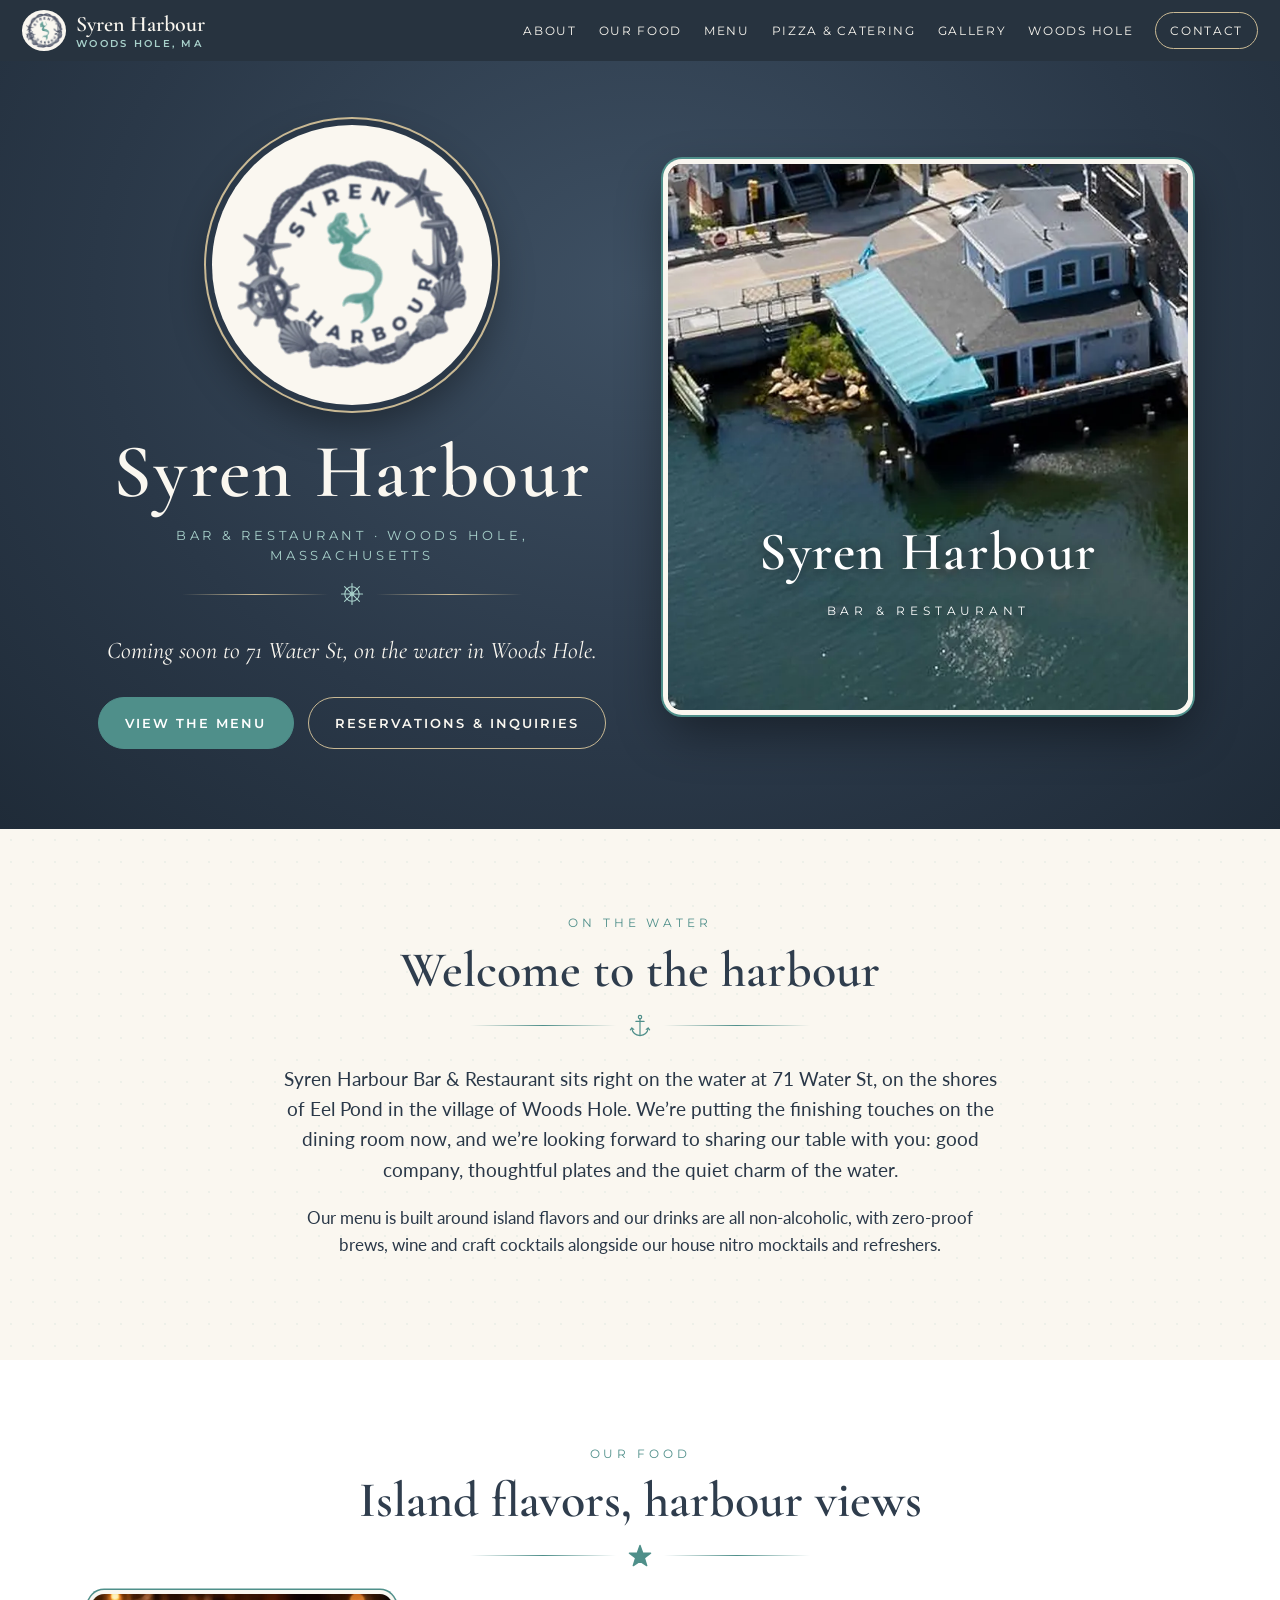
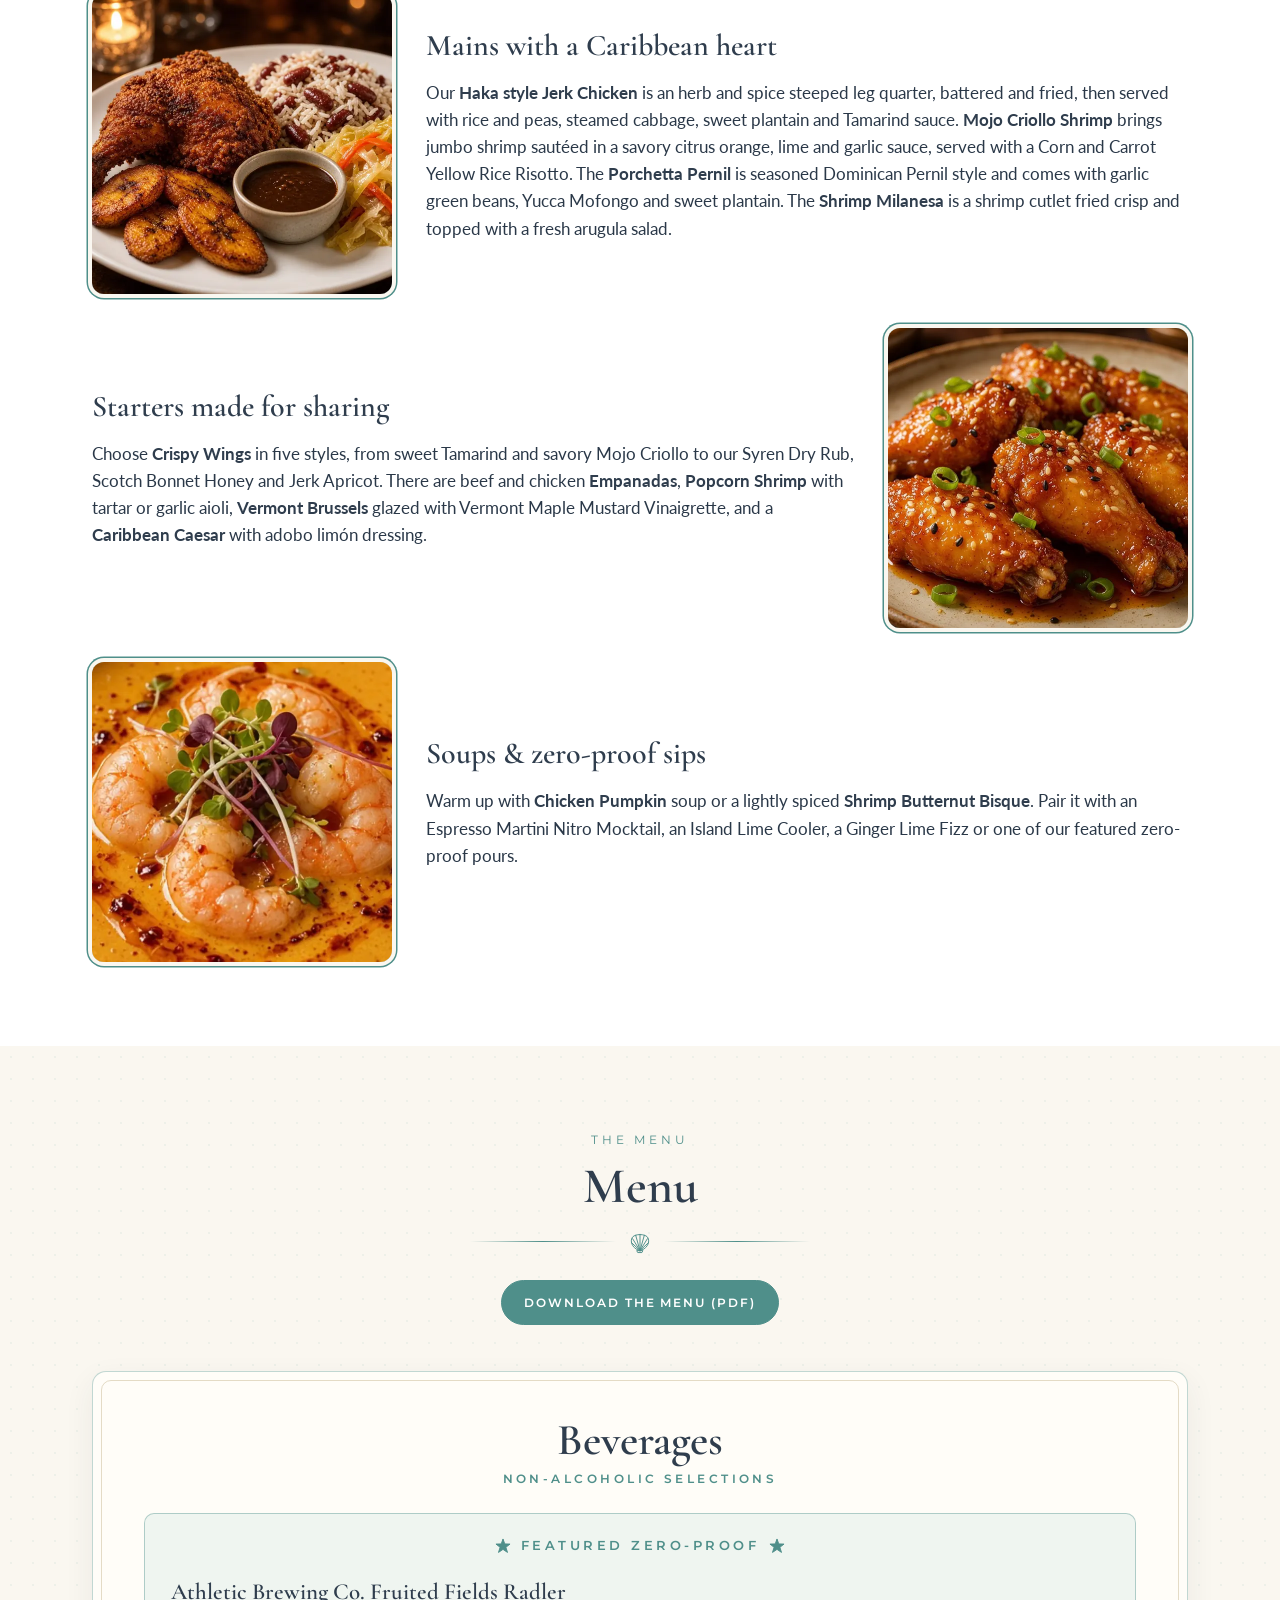
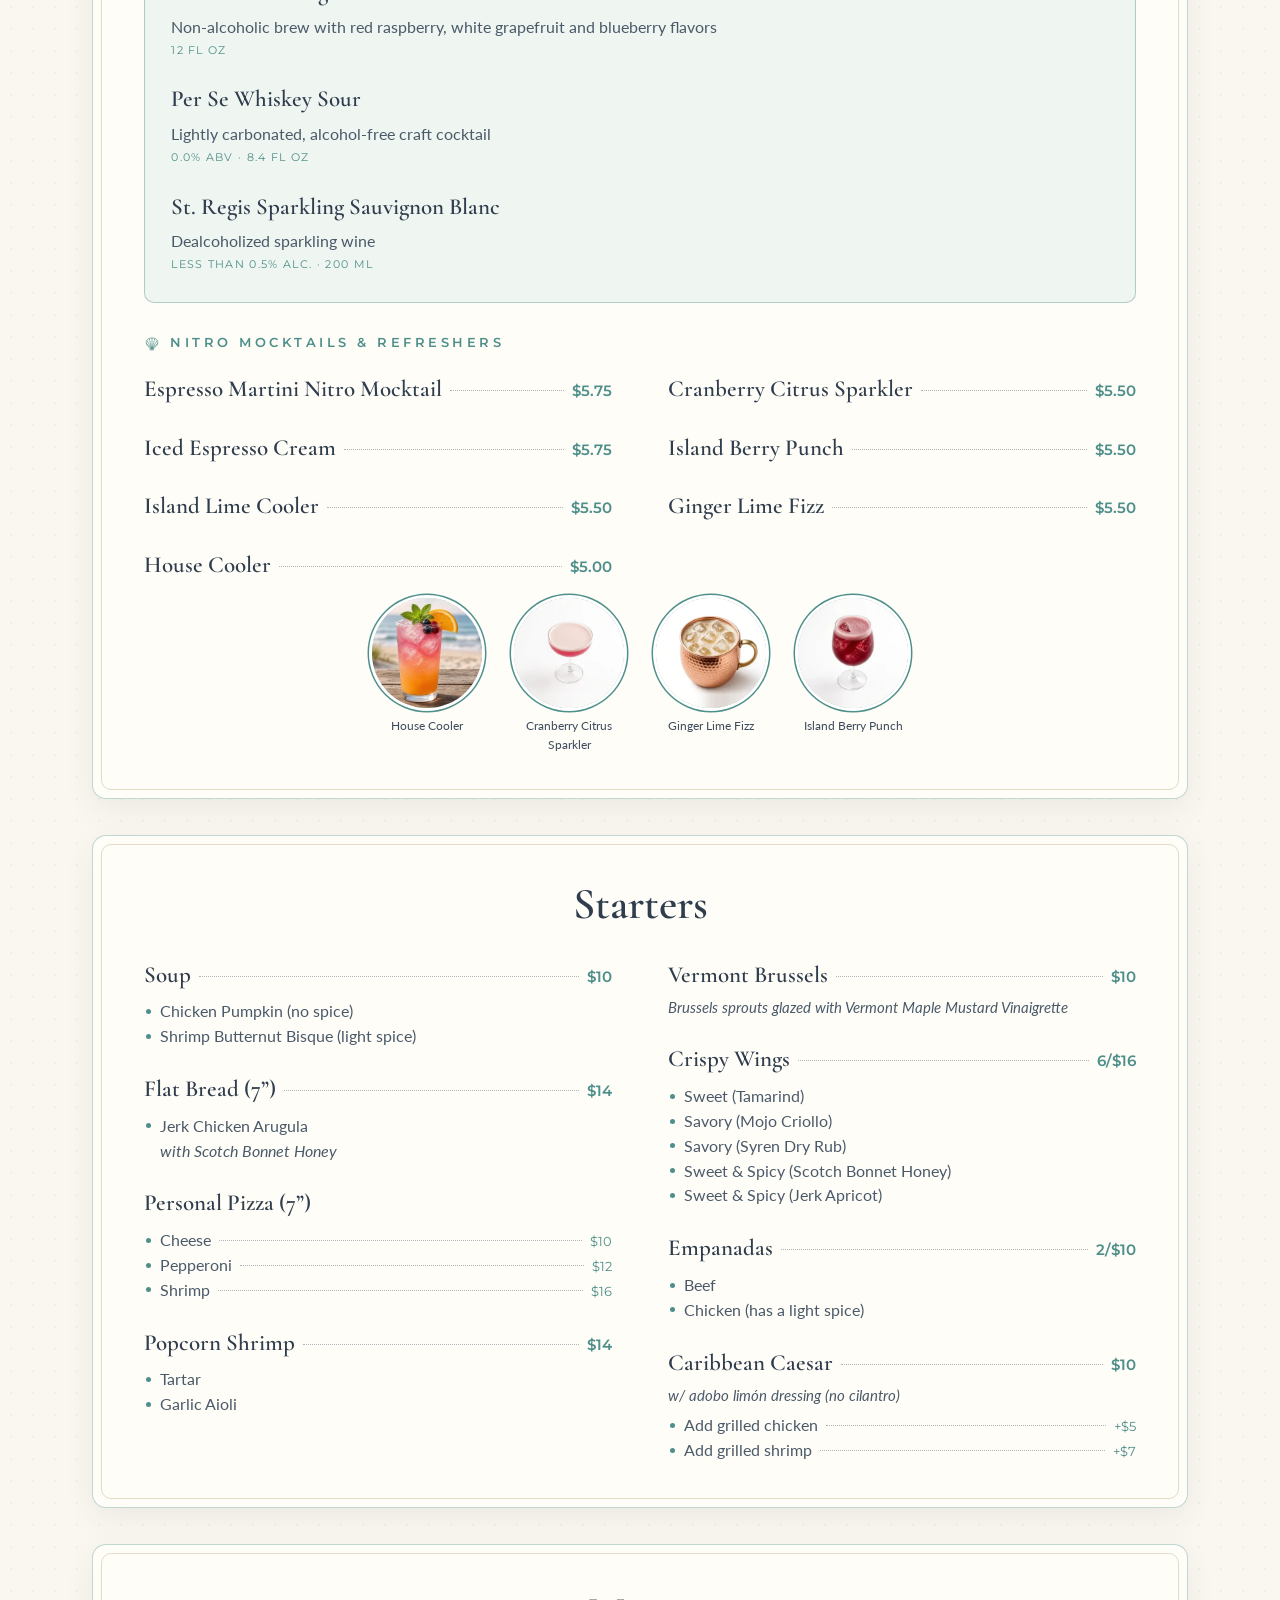
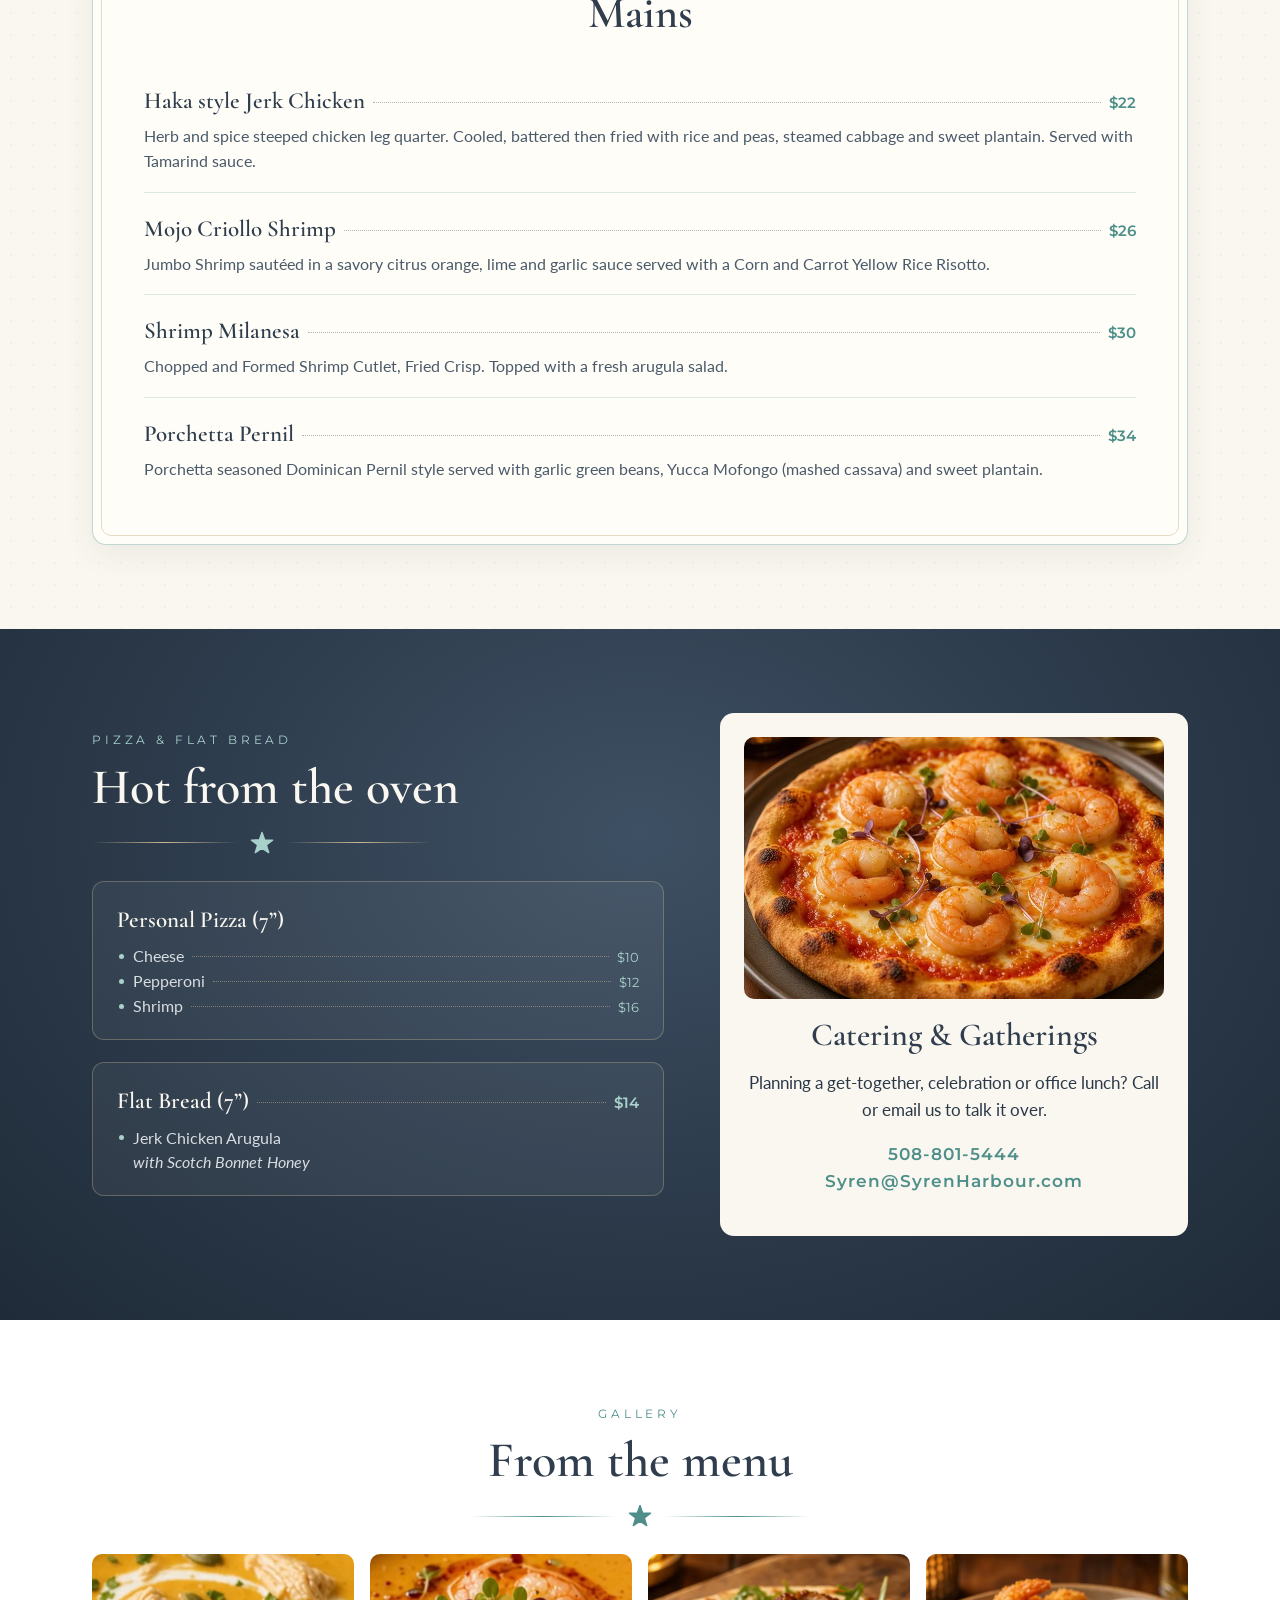
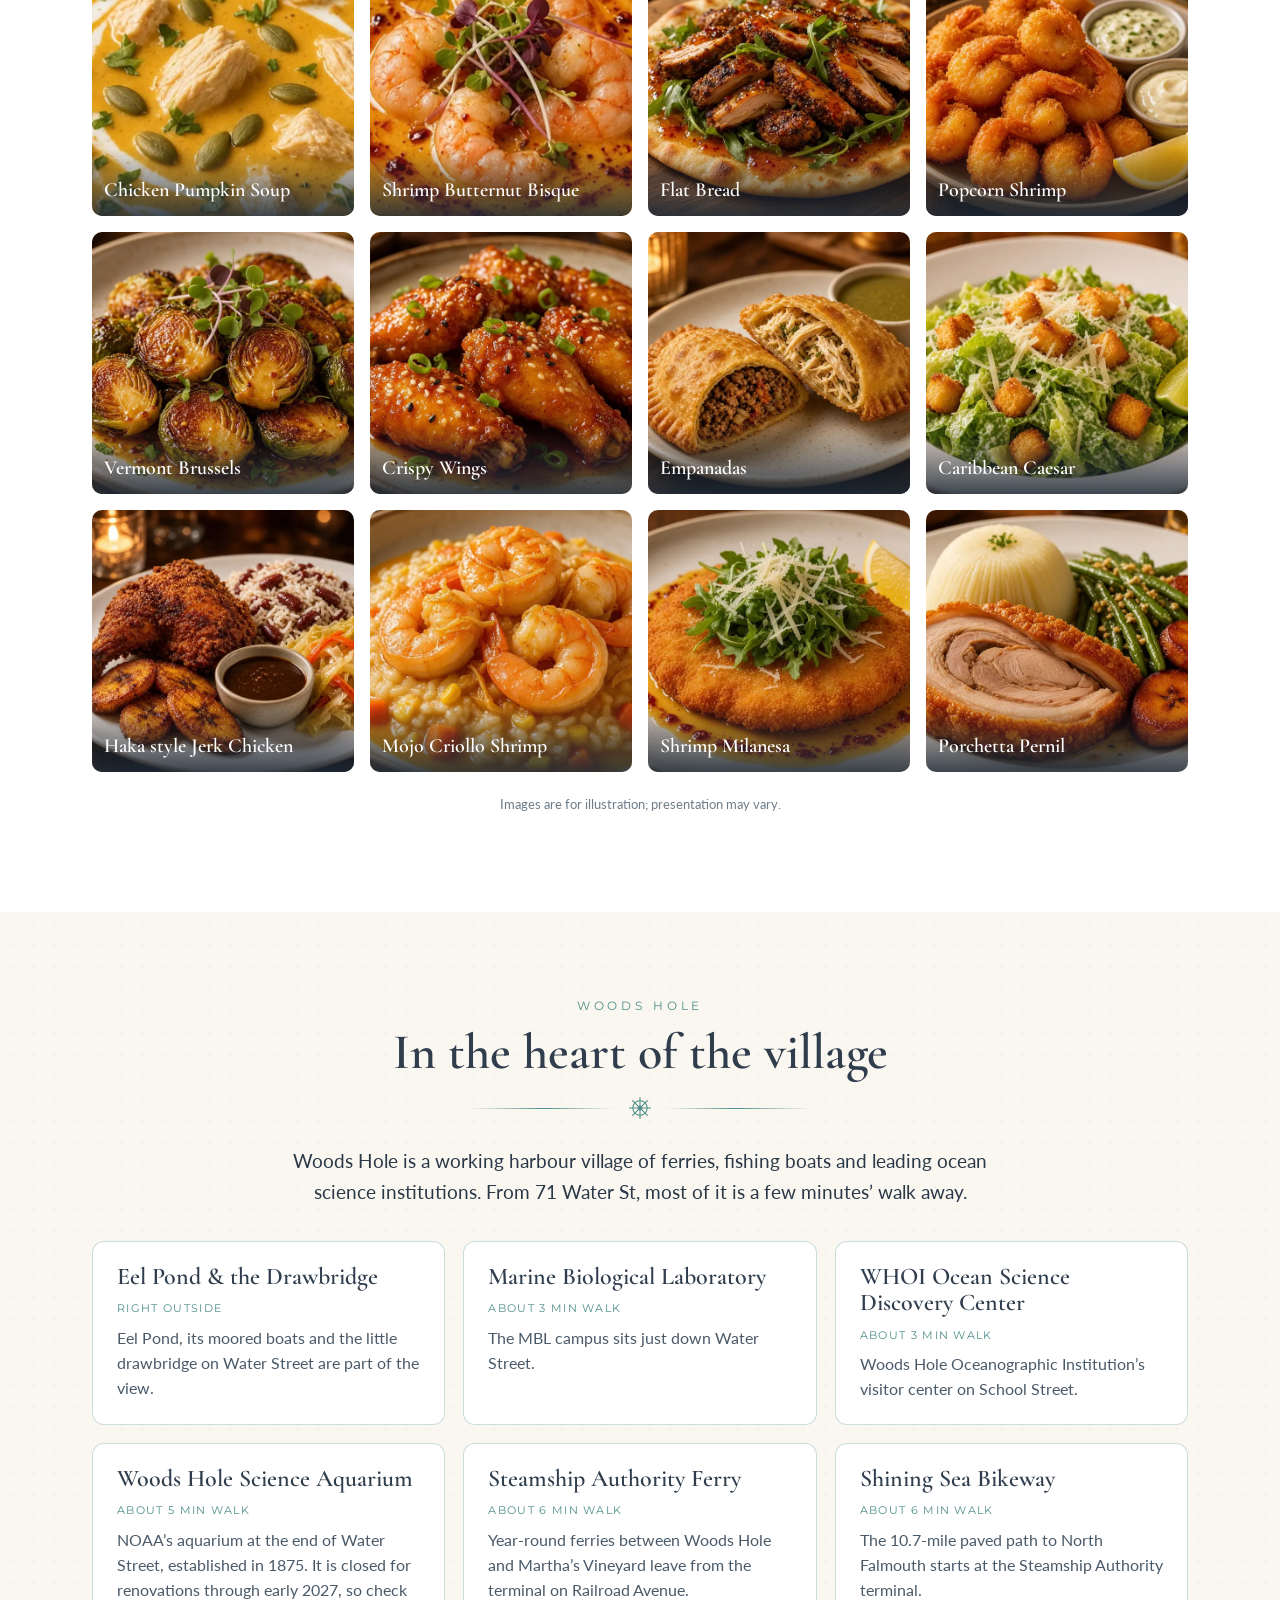
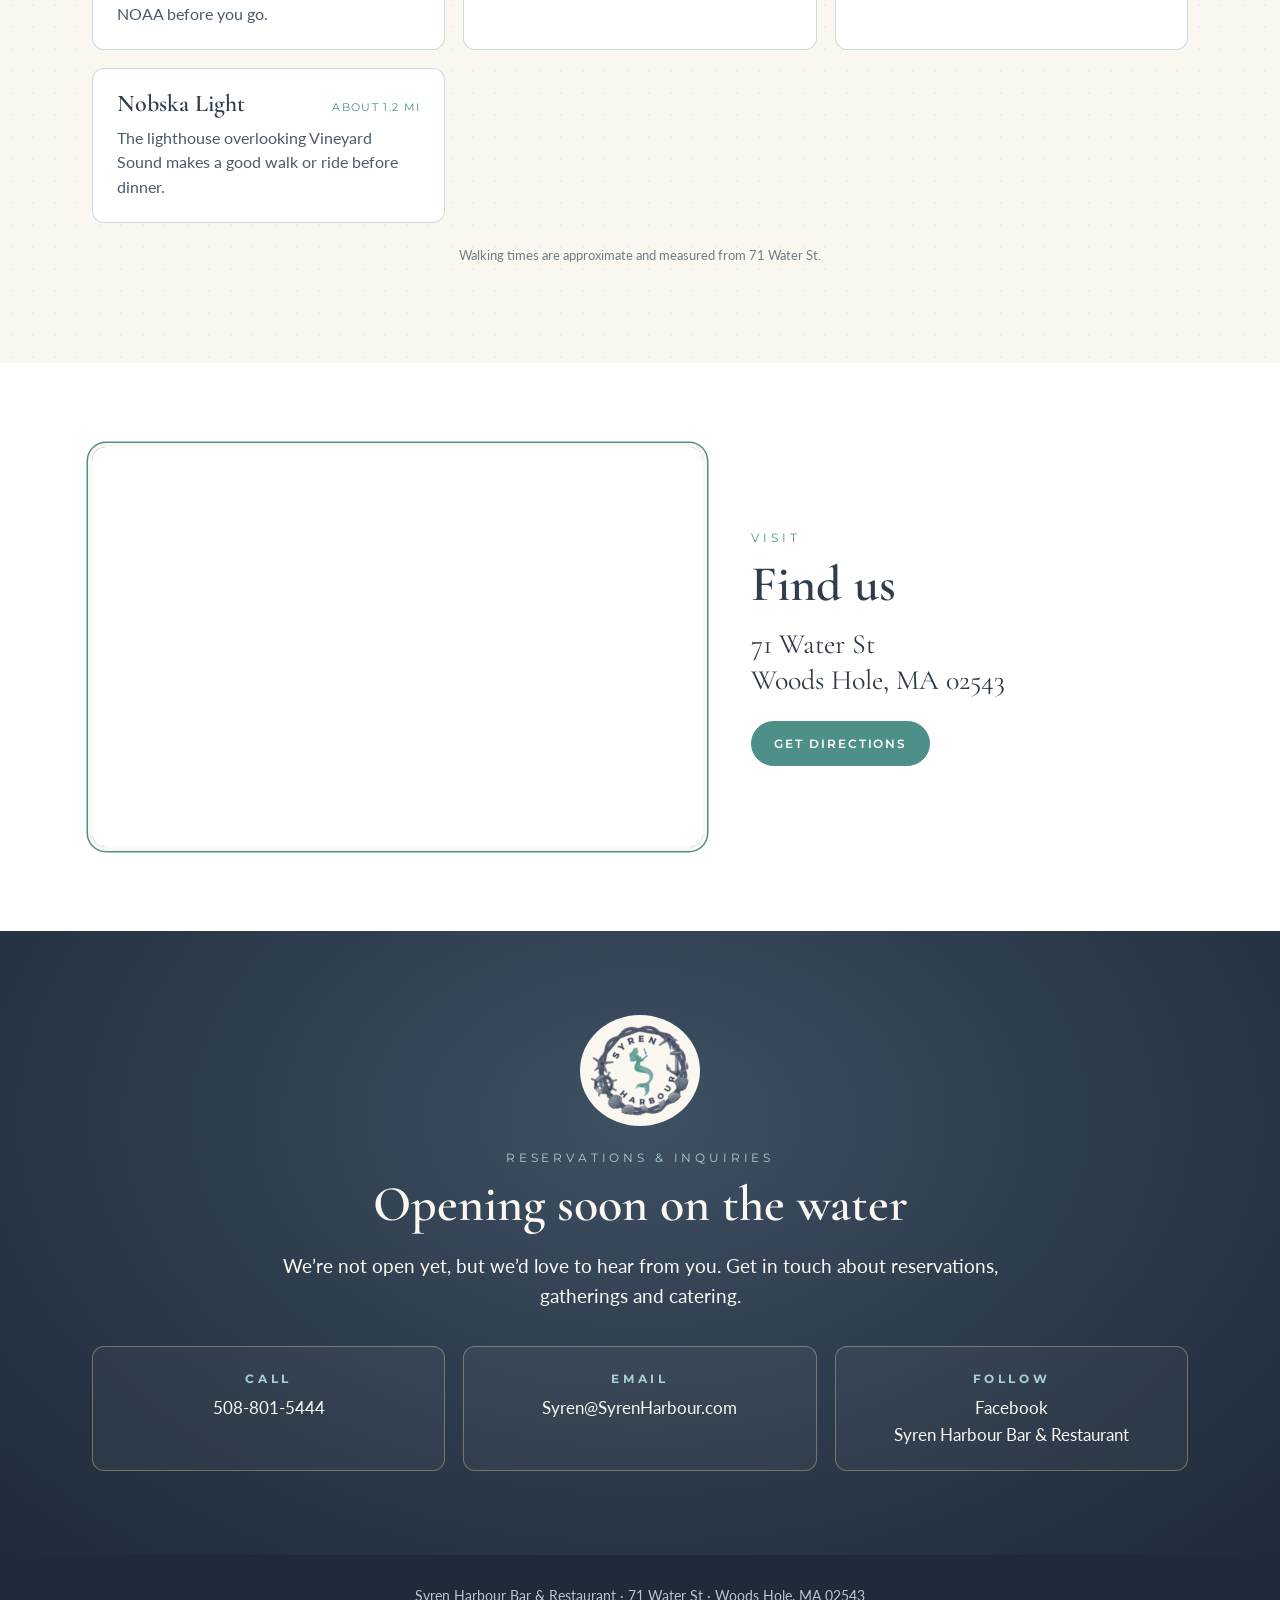
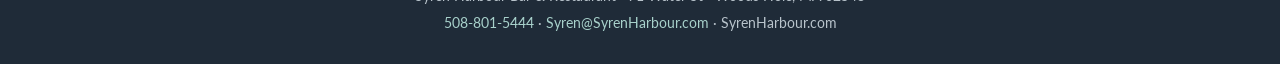
==== index.html @ c810b1a1 "Syren Harbour website" ====
<!doctype html>
<html lang="en">
<head>
<meta charset="utf-8">
<meta name="viewport" content="width=device-width,initial-scale=1">
<title>Syren Harbour Bar &amp; Restaurant | Woods Hole, MA</title>
<meta name="description" content="Syren Harbour Bar &amp; Restaurant, coming soon to the water at 71 Water St, Woods Hole, Massachusetts. Island-inspired starters and mains plus zero-proof drinks. Reservations and inquiries: 508-801-5444.">
<link rel="canonical" href="https://platinum00001.github.io/syrenharbour.com/">
<meta name="theme-color" content="#2a3848">
<meta property="og:type" content="restaurant">
<meta property="og:site_name" content="Syren Harbour Bar &amp; Restaurant">
<meta property="og:title" content="Syren Harbour Bar &amp; Restaurant | Woods Hole, MA">
<meta property="og:description" content="Syren Harbour Bar &amp; Restaurant, coming soon to the water at 71 Water St, Woods Hole, Massachusetts. Island-inspired starters and mains plus zero-proof drinks. Reservations and inquiries: 508-801-5444.">
<meta property="og:url" content="https://platinum00001.github.io/syrenharbour.com/">
<meta property="og:image" content="https://platinum00001.github.io/syrenharbour.com/og-image.jpg">
<meta property="og:image:width" content="1200"><meta property="og:image:height" content="630">
<meta name="twitter:card" content="summary_large_image">
<meta name="twitter:title" content="Syren Harbour Bar &amp; Restaurant">
<meta name="twitter:description" content="Syren Harbour Bar &amp; Restaurant, coming soon to the water at 71 Water St, Woods Hole, Massachusetts. Island-inspired starters and mains plus zero-proof drinks. Reservations and inquiries: 508-801-5444.">
<meta name="twitter:image" content="https://platinum00001.github.io/syrenharbour.com/og-image.jpg">
<link rel="icon" href="favicon.ico" sizes="any">
<link rel="icon" type="image/png" sizes="32x32" href="favicon-32.png">
<link rel="apple-touch-icon" href="apple-touch-icon.png">
<link rel="preconnect" href="https://fonts.googleapis.com"><link rel="preconnect" href="https://fonts.gstatic.com" crossorigin>
<link href="https://fonts.googleapis.com/css2?family=Cormorant+Garamond:ital,wght@0,500;0,600;1,500&family=Lato:wght@400;700&family=Montserrat:wght@500;600&display=swap" rel="stylesheet">
<link rel="stylesheet" href="style.css">
<script type="application/ld+json">
{"@context":"https://schema.org","@type":"Restaurant","name":"Syren Harbour Bar & Restaurant","url":"https://syrenharbour.com","telephone":"+1-508-801-5444","email":"Syren@SyrenHarbour.com","image":"https://platinum00001.github.io/syrenharbour.com/og-image.jpg","logo":"https://platinum00001.github.io/syrenharbour.com/img/logo.webp","servesCuisine":"Caribbean","menu":"https://platinum00001.github.io/syrenharbour.com/#menu","acceptsReservations":true,
"address":{"@type":"PostalAddress","streetAddress":"71 Water St","addressLocality":"Woods Hole","addressRegion":"MA","postalCode":"02543","addressCountry":"US"},
"geo":{"@type":"GeoCoordinates","latitude":41.5244947,"longitude":-70.6703892}}
</script>
</head>
<body>
<header class="nav" id="top">
 <a class="brand" href="#top"><img src="img/logo-sm.webp" alt="" width="44" height="40"><span>Syren Harbour<small>Woods Hole, MA</small></span></a>
 <input type="checkbox" id="nt" aria-label="Open menu"><label for="nt" class="burger" aria-hidden="true"><i></i><i></i><i></i></label>
 <nav><a href="#about">About</a><a href="#food">Our Food</a><a href="#menu">Menu</a><a href="#pizza">Pizza &amp; Catering</a><a href="#gallery">Gallery</a><a href="#neighborhood">Woods Hole</a><a href="#contact" class="cta">Contact</a></nav>
</header>

<section class="hero dark">
 <div class="wrap hero-grid">
  <div class="hero-txt">
   <div class="medal"><img src="img/logo.webp" alt="Syren Harbour logo" width="600" height="546"></div>
   <h1>Syren Harbour</h1>
   <p class="tag">Bar &amp; Restaurant &middot; Woods Hole, Massachusetts</p>
   <div class="divider light"><span></span><svg viewBox="0 0 100 100"><use href="#wheel"/></svg><span></span></div>
   <p class="soon">Coming soon to 71 Water St, on the water in Woods Hole.</p>
   <div class="btns"><a class="btn" href="#menu">View the Menu</a><a class="btn ghost" href="#contact">Reservations &amp; Inquiries</a></div>
  </div>
  <figure class="hero-photo">
   <picture><source srcset="img/harbour-sm.webp 700w, img/harbour.webp 1290w" sizes="(max-width:900px) 92vw, 46vw" type="image/webp"><img src="img/harbour.jpg" alt="Aerial view of Syren Harbour at 71 Water St on the water in Woods Hole" width="900" height="944"></picture>
   <figcaption class="ovr"><b>Syren Harbour</b><span>Bar &amp; Restaurant</span></figcaption>
  </figure>
 </div>
</section>

<section id="about" class="cream pat">
 <div class="wrap narrow center">
  <p class="eyebrow">On the Water</p>
  <h2>Welcome to the harbour</h2>
  <div class="divider"><span></span><svg viewBox="0 0 100 100"><use href="#anchor"/></svg><span></span></div>
  <p class="lead">Syren Harbour Bar &amp; Restaurant sits right on the water at 71 Water St, on the shores of Eel Pond in the village of Woods Hole. We&rsquo;re putting the finishing touches on the dining room now, and we&rsquo;re looking forward to sharing our table with you: good company, thoughtful plates and the quiet charm of the water.</p>
  <p>Our menu is built around island flavors and our drinks are all non-alcoholic, with zero-proof brews, wine and craft cocktails alongside our house nitro mocktails and refreshers.</p>
 </div>
</section>

<section id="food" class="food">
 <div class="wrap">
  <div class="center"><p class="eyebrow">Our Food</p><h2>Island flavors, harbour views</h2>
  <div class="divider"><span></span><svg viewBox="0 0 100 100"><use href="#star"/></svg><span></span></div></div>
  <div class="food-grid">
   <article><img src="img/jerk-chicken.webp" alt="Haka style Jerk Chicken" width="800" height="800" loading="lazy"><div>
    <h3>Mains with a Caribbean heart</h3>
    <p>Our <b>Haka style Jerk Chicken</b> is an herb and spice steeped leg quarter, battered and fried, then served with rice and peas, steamed cabbage, sweet plantain and Tamarind sauce. <b>Mojo Criollo Shrimp</b> brings jumbo shrimp saut&eacute;ed in a savory citrus orange, lime and garlic sauce, served with a Corn and Carrot Yellow Rice Risotto. The <b>Porchetta Pernil</b> is seasoned Dominican Pernil style and comes with garlic green beans, Yucca Mofongo and sweet plantain. The <b>Shrimp Milanesa</b> is a shrimp cutlet fried crisp and topped with a fresh arugula salad.</p></div></article>
   <article><img src="img/wings.webp" alt="Crispy Wings" width="800" height="800" loading="lazy"><div>
    <h3>Starters made for sharing</h3>
    <p>Choose <b>Crispy Wings</b> in five styles, from sweet Tamarind and savory Mojo Criollo to our Syren Dry Rub, Scotch Bonnet Honey and Jerk Apricot. There are beef and chicken <b>Empanadas</b>, <b>Popcorn Shrimp</b> with tartar or garlic aioli, <b>Vermont Brussels</b> glazed with Vermont Maple Mustard Vinaigrette, and a <b>Caribbean Caesar</b> with adobo lim&oacute;n dressing.</p></div></article>
   <article><img src="img/soup-shrimp-bisque.webp" alt="Shrimp Butternut Bisque" width="800" height="800" loading="lazy"><div>
    <h3>Soups &amp; zero-proof sips</h3>
    <p>Warm up with <b>Chicken Pumpkin</b> soup or a lightly spiced <b>Shrimp Butternut Bisque</b>. Pair it with an Espresso Martini Nitro Mocktail, an Island Lime Cooler, a Ginger Lime Fizz or one of our featured zero-proof pours.</p></div></article>
  </div>
 </div>
</section>

<section id="menu" class="cream pat menu">
 <div class="wrap">
  <div class="center"><p class="eyebrow">The Menu</p><h2>Menu</h2>
  <div class="divider"><span></span><svg viewBox="0 0 100 100"><use href="#shell"/></svg><span></span></div>
  <a class="btn small" href="Syren_Harbour_Menu.pdf" download>Download the Menu (PDF)</a></div>

  <div class="card">
   <h3 class="mh">Beverages<small>Non-Alcoholic Selections</small></h3>
   <div class="featured"><h4><svg viewBox="0 0 100 100"><use href="#star"/></svg>Featured Zero-Proof<svg viewBox="0 0 100 100"><use href="#star"/></svg></h4><div class="item"><div class="line"><span class="nm">Athletic Brewing Co. Fruited Fields Radler</span></div><p class="desc">Non-alcoholic brew with red raspberry, white grapefruit and blueberry flavors</p><p class="spec">12 fl oz</p></div><div class="item"><div class="line"><span class="nm">Per Se Whiskey Sour</span></div><p class="desc">Lightly carbonated, alcohol-free craft cocktail</p><p class="spec">0.0% ABV &middot; 8.4 fl oz</p></div><div class="item"><div class="line"><span class="nm">St. Regis Sparkling Sauvignon Blanc</span></div><p class="desc">Dealcoholized sparkling wine</p><p class="spec">Less than 0.5% alc. &middot; 200 ml</p></div></div>
   <h4 class="sh"><svg viewBox="0 0 100 100"><use href="#shell"/></svg>Nitro Mocktails &amp; Refreshers</h4>
   <div class="cols2"><div class="item"><div class="line"><span class="nm">Espresso Martini Nitro Mocktail</span><span class="dots"></span><span class="pr">$5.75</span></div></div><div class="item"><div class="line"><span class="nm">Iced Espresso Cream</span><span class="dots"></span><span class="pr">$5.75</span></div></div><div class="item"><div class="line"><span class="nm">Island Lime Cooler</span><span class="dots"></span><span class="pr">$5.50</span></div></div><div class="item"><div class="line"><span class="nm">House Cooler</span><span class="dots"></span><span class="pr">$5.00</span></div></div><div class="item"><div class="line"><span class="nm">Cranberry Citrus Sparkler</span><span class="dots"></span><span class="pr">$5.50</span></div></div><div class="item"><div class="line"><span class="nm">Island Berry Punch</span><span class="dots"></span><span class="pr">$5.50</span></div></div><div class="item"><div class="line"><span class="nm">Ginger Lime Fizz</span><span class="dots"></span><span class="pr">$5.50</span></div></div></div>
   <div class="thumbs"><figure><img src="img/house-cooler.webp" alt="House Cooler" width="120" height="120" loading="lazy"><figcaption>House Cooler</figcaption></figure><figure><img src="img/cranberry-citrus-sparkler.webp" alt="Cranberry Citrus Sparkler" width="120" height="120" loading="lazy"><figcaption>Cranberry Citrus Sparkler</figcaption></figure><figure><img src="img/ginger-lime-fizz.webp" alt="Ginger Lime Fizz" width="120" height="120" loading="lazy"><figcaption>Ginger Lime Fizz</figcaption></figure><figure><img src="img/island-berry-punch.webp" alt="Island Berry Punch" width="120" height="120" loading="lazy"><figcaption>Island Berry Punch</figcaption></figure></div>
  </div>

  <div class="card">
   <h3 class="mh">Starters</h3>
   <div class="cols2 starters"><div class="item"><div class="line"><span class="nm">Soup</span><span class="dots"></span><span class="pr">$10</span></div><ul><li><span>Chicken Pumpkin (no spice)</span></li><li><span>Shrimp Butternut Bisque (light spice)</span></li></ul></div><div class="item"><div class="line"><span class="nm">Flat Bread (7&rdquo;)</span><span class="dots"></span><span class="pr">$14</span></div><ul><li><span>Jerk Chicken Arugula</span></li><li class="nob"><span>with Scotch Bonnet Honey</span></li></ul></div><div class="item"><div class="line"><span class="nm">Personal Pizza (7&rdquo;)</span></div><ul><li><span>Cheese</span><span class="dots"></span><span class="op">$10</span></li><li><span>Pepperoni</span><span class="dots"></span><span class="op">$12</span></li><li><span>Shrimp</span><span class="dots"></span><span class="op">$16</span></li></ul></div><div class="item"><div class="line"><span class="nm">Popcorn Shrimp</span><span class="dots"></span><span class="pr">$14</span></div><ul><li><span>Tartar</span></li><li><span>Garlic Aioli</span></li></ul></div><div class="item"><div class="line"><span class="nm">Vermont Brussels</span><span class="dots"></span><span class="pr">$10</span></div><p class="snote">Brussels sprouts glazed with Vermont Maple Mustard Vinaigrette</p></div><div class="item"><div class="line"><span class="nm">Crispy Wings</span><span class="dots"></span><span class="pr">6/$16</span></div><ul><li><span>Sweet (Tamarind)</span></li><li><span>Savory (Mojo Criollo)</span></li><li><span>Savory (Syren Dry Rub)</span></li><li><span>Sweet &amp; Spicy (Scotch Bonnet Honey)</span></li><li><span>Sweet &amp; Spicy (Jerk Apricot)</span></li></ul></div><div class="item"><div class="line"><span class="nm">Empanadas</span><span class="dots"></span><span class="pr">2/$10</span></div><ul><li><span>Beef</span></li><li><span>Chicken (has a light spice)</span></li></ul></div><div class="item"><div class="line"><span class="nm">Caribbean Caesar</span><span class="dots"></span><span class="pr">$10</span></div><p class="snote">w/ adobo lim&oacute;n dressing (no cilantro)</p><ul><li><span>Add grilled chicken</span><span class="dots"></span><span class="op">+$5</span></li><li><span>Add grilled shrimp</span><span class="dots"></span><span class="op">+$7</span></li></ul></div></div>
  </div>

  <div class="card">
   <h3 class="mh">Mains</h3>
   <div class="mains"><div class="item main"><div class="line"><span class="nm">Haka style Jerk Chicken</span><span class="dots"></span><span class="pr">$22</span></div><p class="desc">Herb and spice steeped chicken leg quarter. Cooled, battered then fried with rice and peas, steamed cabbage and sweet plantain. Served with Tamarind sauce.</p></div><div class="item main"><div class="line"><span class="nm">Mojo Criollo Shrimp</span><span class="dots"></span><span class="pr">$26</span></div><p class="desc">Jumbo Shrimp saut&eacute;ed in a savory citrus orange, lime and garlic sauce served with a Corn and Carrot Yellow Rice Risotto.</p></div><div class="item main"><div class="line"><span class="nm">Shrimp Milanesa</span><span class="dots"></span><span class="pr">$30</span></div><p class="desc">Chopped and Formed Shrimp Cutlet, Fried Crisp. Topped with a fresh arugula salad.</p></div><div class="item main"><div class="line"><span class="nm">Porchetta Pernil</span><span class="dots"></span><span class="pr">$34</span></div><p class="desc">Porchetta seasoned Dominican Pernil style served with garlic green beans, Yucca Mofongo (mashed cassava) and sweet plantain.</p></div></div>
  </div>
 </div>
</section>

<section id="pizza" class="dark pizza">
 <div class="wrap pizza-grid">
  <div>
   <p class="eyebrow light">Pizza &amp; Flat Bread</p><h2>Hot from the oven</h2>
   <div class="divider light left"><span></span><svg viewBox="0 0 100 100"><use href="#star"/></svg><span></span></div>
   <div class="pz"><div class="item"><div class="line"><span class="nm">Personal Pizza (7&rdquo;)</span></div><ul><li><span>Cheese</span><span class="dots"></span><span class="op">$10</span></li><li><span>Pepperoni</span><span class="dots"></span><span class="op">$12</span></li><li><span>Shrimp</span><span class="dots"></span><span class="op">$16</span></li></ul></div><div class="item"><div class="line"><span class="nm">Flat Bread (7&rdquo;)</span><span class="dots"></span><span class="pr">$14</span></div><ul><li><span>Jerk Chicken Arugula</span></li><li class="nob"><span>with Scotch Bonnet Honey</span></li></ul></div></div>
  </div>
  <div class="cater">
   <img src="img/pizza-shrimp.webp" alt="Personal Pizza" width="800" height="800" loading="lazy">
   <h3>Catering &amp; Gatherings</h3>
   <p>Planning a get-together, celebration or office lunch? Call or email us to talk it over.</p>
   <p class="ct"><a href="tel:+15088015444">508-801-5444</a><br><a href="mailto:Syren@SyrenHarbour.com?subject=Catering%20inquiry">Syren@SyrenHarbour.com</a></p>
  </div>
 </div>
</section>

<section id="gallery" class="gallery">
 <div class="wrap">
  <div class="center"><p class="eyebrow">Gallery</p><h2>From the menu</h2>
  <div class="divider"><span></span><svg viewBox="0 0 100 100"><use href="#star"/></svg><span></span></div></div>
  <div class="grid"><figure><img src="img/soup-chicken-pumpkin.webp" alt="Chicken Pumpkin Soup" width="800" height="800" loading="lazy"><figcaption>Chicken Pumpkin Soup</figcaption></figure><figure><img src="img/soup-shrimp-bisque.webp" alt="Shrimp Butternut Bisque" width="800" height="800" loading="lazy"><figcaption>Shrimp Butternut Bisque</figcaption></figure><figure><img src="img/flatbread.webp" alt="Flat Bread" width="800" height="800" loading="lazy"><figcaption>Flat Bread</figcaption></figure><figure><img src="img/popcorn-shrimp.webp" alt="Popcorn Shrimp" width="800" height="800" loading="lazy"><figcaption>Popcorn Shrimp</figcaption></figure><figure><img src="img/brussels.webp" alt="Vermont Brussels" width="800" height="800" loading="lazy"><figcaption>Vermont Brussels</figcaption></figure><figure><img src="img/wings.webp" alt="Crispy Wings" width="800" height="800" loading="lazy"><figcaption>Crispy Wings</figcaption></figure><figure><img src="img/empanadas.webp" alt="Empanadas" width="800" height="800" loading="lazy"><figcaption>Empanadas</figcaption></figure><figure><img src="img/caesar.webp" alt="Caribbean Caesar" width="800" height="800" loading="lazy"><figcaption>Caribbean Caesar</figcaption></figure><figure><img src="img/jerk-chicken.webp" alt="Haka style Jerk Chicken" width="800" height="800" loading="lazy"><figcaption>Haka style Jerk Chicken</figcaption></figure><figure><img src="img/mojo-shrimp.webp" alt="Mojo Criollo Shrimp" width="800" height="800" loading="lazy"><figcaption>Mojo Criollo Shrimp</figcaption></figure><figure><img src="img/shrimp-milanesa.webp" alt="Shrimp Milanesa" width="800" height="800" loading="lazy"><figcaption>Shrimp Milanesa</figcaption></figure><figure><img src="img/porchetta-pernil.webp" alt="Porchetta Pernil" width="800" height="800" loading="lazy"><figcaption>Porchetta Pernil</figcaption></figure></div>
  <p class="fine center">Images are for illustration; presentation may vary.</p>
 </div>
</section>

<section id="neighborhood" class="cream pat">
 <div class="wrap">
  <div class="center"><p class="eyebrow">Woods Hole</p><h2>In the heart of the village</h2>
  <div class="divider"><span></span><svg viewBox="0 0 100 100"><use href="#wheel"/></svg><span></span></div>
  <p class="lead narrow">Woods Hole is a working harbour village of ferries, fishing boats and leading ocean science institutions. From 71 Water St, most of it is a few minutes&rsquo; walk away.</p></div>
  <ul class="near"><li><div><h3>Eel Pond &amp; the Drawbridge</h3><span class="dist">Right outside</span></div><p>Eel Pond, its moored boats and the little drawbridge on Water Street are part of the view.</p></li><li><div><h3>Marine Biological Laboratory</h3><span class="dist">About 3 min walk</span></div><p>The MBL campus sits just down Water Street.</p></li><li><div><h3>WHOI Ocean Science Discovery Center</h3><span class="dist">About 3 min walk</span></div><p>Woods Hole Oceanographic Institution&rsquo;s visitor center on School Street.</p></li><li><div><h3>Woods Hole Science Aquarium</h3><span class="dist">About 5 min walk</span></div><p>NOAA&rsquo;s aquarium at the end of Water Street, established in 1875. It is closed for renovations through early 2027, so check NOAA before you go.</p></li><li><div><h3>Steamship Authority Ferry</h3><span class="dist">About 6 min walk</span></div><p>Year-round ferries between Woods Hole and Martha&rsquo;s Vineyard leave from the terminal on Railroad Avenue.</p></li><li><div><h3>Shining Sea Bikeway</h3><span class="dist">About 6 min walk</span></div><p>The 10.7-mile paved path to North Falmouth starts at the Steamship Authority terminal.</p></li><li><div><h3>Nobska Light</h3><span class="dist">About 1.2 mi</span></div><p>The lighthouse overlooking Vineyard Sound makes a good walk or ride before dinner.</p></li></ul>
  <p class="fine center">Walking times are approximate and measured from 71 Water St.</p>
 </div>
</section>

<section id="visit" class="visit">
 <div class="wrap visit-grid">
  <div class="map"><iframe title="Map of 71 Water St, Woods Hole, MA" src="https://maps.google.com/maps?q=71+Water+St,+Woods+Hole,+MA+02543&z=16&output=embed" loading="lazy" referrerpolicy="no-referrer-when-downgrade"></iframe></div>
  <div>
   <p class="eyebrow">Visit</p><h2>Find us</h2>
   <p class="addr">71 Water St<br>Woods Hole, MA 02543</p>
   <a class="btn small" href="https://www.google.com/maps/dir/?api=1&destination=71+Water+St,+Woods+Hole,+MA+02543" target="_blank" rel="noopener">Get Directions</a>
  </div>
 </div>
</section>

<section id="contact" class="dark contact">
 <div class="wrap center">
  <img class="cmedal" src="img/logo.webp" alt="" width="160" height="146" loading="lazy">
  <p class="eyebrow light">Reservations &amp; Inquiries</p>
  <h2>Opening soon on the water</h2>
  <p class="lead narrow">We&rsquo;re not open yet, but we&rsquo;d love to hear from you. Get in touch about reservations, gatherings and catering.</p>
  <div class="cgrid">
   <a href="tel:+15088015444"><h4>Call</h4><span>508-801-5444</span></a>
   <a href="mailto:Syren@SyrenHarbour.com"><h4>Email</h4><span>Syren@SyrenHarbour.com</span></a>
   <div><h4>Follow</h4><span>Facebook<br>Syren Harbour Bar &amp; Restaurant</span></div>
  </div>
 </div>
</section>

<footer class="foot">
 <p>Syren Harbour Bar &amp; Restaurant &middot; 71 Water St &middot; Woods Hole, MA 02543</p>
 <p><a href="tel:+15088015444">508-801-5444</a> &middot; <a href="mailto:Syren@SyrenHarbour.com">Syren@SyrenHarbour.com</a> &middot; SyrenHarbour.com</p>
</footer>

<svg width="0" height="0" style="position:absolute" aria-hidden="true"><defs>
<symbol id="anchor" viewBox="0 0 100 100"><g fill="none" stroke="currentColor" stroke-width="5" stroke-linecap="round" stroke-linejoin="round"><circle cx="50" cy="13" r="7"/><path d="M50 20V89"/><path d="M33 31H67"/><path d="M16 60Q20 87 50 90Q80 87 84 60"/><path d="M10 66L16 58L24 64"/><path d="M90 66L84 58L76 64"/></g></symbol>
<symbol id="star" viewBox="0 0 100 100"><path fill="currentColor" stroke="currentColor" stroke-width="6" stroke-linejoin="round" d="M50 6 L61 37 L94 38 L68 58 L78 90 L50 71 L22 90 L32 58 L6 38 L39 37 Z"/></symbol>
<symbol id="shell" viewBox="0 0 100 100"><g fill="none" stroke="currentColor" stroke-width="4" stroke-linecap="round" stroke-linejoin="round"><path d="M50 86C24 80 8 56 16 34C24 14 76 14 84 34C92 56 76 80 50 86Z"/><path d="M50 86L50 18M50 86L32 22M50 86L68 22M50 86L19 36M50 86L81 36M50 86L14 52M50 86L86 52"/><path d="M38 86H62L58 94H42Z"/></g></symbol>
<symbol id="wheel" viewBox="0 0 100 100"><g fill="none" stroke="currentColor" stroke-width="4.5" stroke-linecap="round"><circle cx="50" cy="50" r="30"/><circle cx="50" cy="50" r="8"/><path d="M50 6V94M6 50H94M19 19L81 81M81 19L19 81"/></g></symbol>
</defs></svg>
<script>document.querySelectorAll('nav a').forEach(a=>a.addEventListener('click',()=>{document.getElementById('nt').checked=false}))</script>
</body>
</html>
---- style.css ----
:root{--slate:#2f3d4d;--slate2:#3c4b5c;--teal:#4f8f8a;--sea:#a8d1cb;--cream:#faf7f0;--sand:#c9b994;--ink:#2a3848;--navy:#1f2b38}
*{box-sizing:border-box}
html{scroll-behavior:smooth;scroll-padding-top:72px}
body{margin:0;font-family:Lato,system-ui,sans-serif;color:var(--ink);background:var(--cream);line-height:1.6;font-size:17px}
img{max-width:100%;height:auto;display:block}
a{color:var(--teal)}
h1,h2,h3{font-family:'Cormorant Garamond',Georgia,serif;font-weight:600;line-height:1.1;margin:0}
h2{font-size:clamp(34px,5vw,50px);color:var(--slate)}
.wrap{max-width:1140px;margin:0 auto;padding:0 22px}
.narrow{max-width:760px;margin-left:auto;margin-right:auto}
.center{text-align:center}
section{padding:84px 0}
.eyebrow{font-family:Montserrat,sans-serif;font-size:12px;letter-spacing:.32em;text-transform:uppercase;color:var(--teal);margin:0 0 10px}
.eyebrow.light{color:var(--sea)}
.lead{font-size:19px}
.fine{font-size:13px;color:#6f7d89;margin-top:22px}
.dark{background:radial-gradient(ellipse at 50% 30%,#3e5063 0%,#2a3848 60%,var(--navy) 100%);color:var(--cream)}
.dark h2{color:var(--cream)}
.cream{background:var(--cream)}
.pat{background-color:var(--cream);background-image:radial-gradient(rgba(79,143,138,.07) 1.5px,transparent 1.5px);background-size:22px 22px}
.divider{display:flex;align-items:center;justify-content:center;gap:12px;margin:16px auto 26px;width:min(340px,70%)}
.divider span{flex:1;height:1px;background:linear-gradient(90deg,transparent,var(--teal),transparent)}
.divider svg{width:24px;height:24px;color:var(--teal)}
.divider.light span{background:linear-gradient(90deg,transparent,var(--sand),transparent)}
.divider.light svg{color:var(--sea)}
.divider.left{margin-left:0}
.btn{display:inline-block;font-family:Montserrat,sans-serif;font-weight:600;font-size:13px;letter-spacing:.16em;text-transform:uppercase;text-decoration:none;padding:15px 26px;border-radius:40px;background:var(--teal);color:#fff;border:1.5px solid var(--teal);transition:.2s}
.btn:hover{background:#3f7a75}
.btn.ghost{background:transparent;border-color:var(--sand);color:var(--cream)}
.btn.ghost:hover{background:rgba(201,185,148,.15)}
.btn.small{padding:12px 22px;font-size:12px}
/* nav */
.nav{position:sticky;top:0;z-index:50;display:flex;align-items:center;justify-content:space-between;padding:10px 22px;background:rgba(31,43,56,.96);backdrop-filter:blur(6px);color:var(--cream)}
.brand{display:flex;align-items:center;gap:10px;text-decoration:none;color:var(--cream);font-family:'Cormorant Garamond',serif;font-size:22px;font-weight:600;line-height:1}
.brand img{width:44px;height:auto;background:var(--cream);border-radius:50%;padding:3px}
.brand small{display:block;font-family:Montserrat,sans-serif;font-size:9.5px;letter-spacing:.24em;text-transform:uppercase;color:var(--sea);margin-top:4px}
.nav nav{display:flex;gap:22px;align-items:center}
.nav nav a{color:var(--cream);text-decoration:none;font-family:Montserrat,sans-serif;font-size:12px;letter-spacing:.14em;text-transform:uppercase}
.nav nav a:hover{color:var(--sea)}
.nav nav a.cta{border:1px solid var(--sand);padding:8px 14px;border-radius:30px}
#nt,.burger{display:none}
/* hero */
.hero{padding:64px 0 80px}
.hero-grid{display:grid;grid-template-columns:1fr 1fr;gap:56px;align-items:center}
.hero-txt{text-align:center}
.medal{width:min(280px,64vw);aspect-ratio:1;border-radius:50%;background:var(--cream);margin:0 auto 26px;display:flex;align-items:center;justify-content:center;box-shadow:0 0 0 6px var(--ink),0 0 0 8px var(--sand),0 18px 40px rgba(0,0,0,.4)}
.medal img{width:82%}
.hero h1{font-size:clamp(46px,7vw,76px);letter-spacing:.03em}
.tag{font-family:Montserrat,sans-serif;font-size:12.5px;letter-spacing:.3em;text-transform:uppercase;color:var(--sea);margin:12px 0 0}
.soon{font-family:'Cormorant Garamond',serif;font-style:italic;font-size:24px;margin:0 0 26px;color:var(--cream)}
.btns{display:flex;gap:14px;justify-content:center;flex-wrap:wrap}
.hero-photo{position:relative;margin:0;border-radius:14px;overflow:hidden;box-shadow:0 0 0 5px var(--cream),0 0 0 7px var(--teal),0 20px 50px rgba(0,0,0,.45)}
.hero-photo img{width:100%;height:auto;aspect-ratio:900/944;object-fit:cover}
.ovr{position:absolute;left:0;right:0;bottom:16%;text-align:center;color:#fff;text-shadow:0 2px 14px rgba(0,0,0,.55)}
.ovr b{display:block;font-family:'Cormorant Garamond',serif;font-weight:600;font-size:clamp(34px,4.6vw,54px);letter-spacing:.03em}
.ovr span{font-family:Montserrat,sans-serif;font-size:12px;letter-spacing:.4em;text-transform:uppercase}
/* food */
.food{background:#fff}
.food-grid{display:grid;gap:34px;margin-top:20px}
.food-grid article{display:grid;grid-template-columns:300px 1fr;gap:34px;align-items:center}
.food-grid article:nth-child(even){grid-template-columns:1fr 300px}
.food-grid article:nth-child(even) img{order:2}
.food-grid img{border-radius:12px;aspect-ratio:1;object-fit:cover;box-shadow:0 0 0 4px var(--cream),0 0 0 5.5px var(--teal)}
.food-grid h3{font-size:30px;color:var(--slate);margin-bottom:10px}
.food-grid b{color:var(--slate);font-weight:700}
/* menu */
.menu .btn{margin-bottom:10px}
.card{background:#fffdf8;border:1px solid rgba(79,143,138,.35);border-radius:14px;padding:44px clamp(20px,4vw,56px);margin-top:36px;box-shadow:0 10px 30px rgba(42,56,72,.07);position:relative}
.card::before{content:"";position:absolute;inset:8px;border:1px solid rgba(201,185,148,.5);border-radius:10px;pointer-events:none}
.mh{text-align:center;font-size:44px;color:var(--slate);margin-bottom:28px}
.mh small{display:block;font-family:Montserrat,sans-serif;font-size:11.5px;letter-spacing:.3em;text-transform:uppercase;color:var(--teal);margin-top:8px}
.line{display:flex;align-items:baseline;gap:8px}
.nm{font-family:'Cormorant Garamond',serif;font-weight:600;font-size:23px;color:var(--slate)}
.dots{flex:1;border-bottom:1.5px dotted rgba(60,75,92,.4);transform:translateY(-5px);min-width:16px}
.pr{font-family:Montserrat,sans-serif;font-weight:600;font-size:14.5px;color:var(--teal);white-space:nowrap}
.desc{margin:4px 0 0;color:#4a5a69;font-size:15.5px}
.spec{margin:2px 0 0;font-family:Montserrat,sans-serif;font-size:11px;letter-spacing:.12em;text-transform:uppercase;color:var(--teal)}
.item{margin-bottom:22px;break-inside:avoid}
.featured{background:rgba(168,209,203,.18);border:1px solid rgba(79,143,138,.4);border-radius:10px;padding:22px 26px 6px;margin-bottom:30px}
.featured h4,.sh{font-family:Montserrat,sans-serif;font-weight:600;font-size:12.5px;letter-spacing:.28em;text-transform:uppercase;color:var(--teal);display:flex;align-items:center;justify-content:center;gap:10px;margin:0 0 18px}
.sh{justify-content:flex-start}
.featured h4 svg,.sh svg{width:16px;height:16px}
.cols2{column-count:2;column-gap:56px}
.thumbs{display:flex;gap:22px;justify-content:center;flex-wrap:wrap;margin-top:14px}
.thumbs figure{margin:0;text-align:center;width:120px}
.thumbs img{width:110px;height:110px;border-radius:50%;object-fit:cover;margin:0 auto;box-shadow:0 0 0 3px #fff,0 0 0 4.5px var(--teal)}
.thumbs figcaption{font-size:12px;margin-top:8px;color:var(--slate2)}
.item ul{list-style:none;margin:6px 0 0;padding:0}
.item li{display:flex;gap:8px;align-items:baseline;font-size:15.5px;color:#4a5a69;padding-left:16px;position:relative}
.item li::before{content:"";position:absolute;left:2px;top:.62em;width:5px;height:5px;border-radius:50%;background:var(--teal)}
.item li.nob::before{display:none}
.item li.nob{font-style:italic}
.op{font-family:Montserrat,sans-serif;font-size:13px;color:var(--teal);white-space:nowrap}
.snote{margin:2px 0 4px;font-style:italic;color:#4a5a69;font-size:15px}
.mains .main{padding:18px 0;border-bottom:1px solid rgba(79,143,138,.2);margin:0}
.mains .main:last-child{border:0}
/* pizza */
.pizza-grid{display:grid;grid-template-columns:1.1fr .9fr;gap:56px;align-items:center}
.pz .item{background:rgba(255,255,255,.05);border:1px solid rgba(201,185,148,.35);border-radius:12px;padding:20px 24px}
.dark .nm{color:var(--cream)}.dark .dots{border-color:rgba(201,185,148,.5)}.dark .pr,.dark .op{color:var(--sea)}.dark .item li{color:#d8dde2}.dark .item li::before{background:var(--sea)}
.cater{background:var(--cream);color:var(--ink);border-radius:14px;padding:24px;text-align:center}
.cater img{border-radius:10px;aspect-ratio:16/10;object-fit:cover;width:100%;margin-bottom:18px}
.cater h3{font-size:32px;color:var(--slate)}
.cater .ct{font-family:Montserrat,sans-serif;font-weight:600;letter-spacing:.06em}
.cater a{text-decoration:none}
/* gallery */
.gallery{background:#fff}
.grid{display:grid;grid-template-columns:repeat(auto-fill,minmax(230px,1fr));gap:16px}
.grid figure{margin:0;position:relative;border-radius:10px;overflow:hidden}
.grid img{aspect-ratio:1;object-fit:cover;width:100%;transition:transform .4s}
.grid figure:hover img{transform:scale(1.05)}
.grid figcaption{position:absolute;left:0;right:0;bottom:0;padding:26px 12px 10px;background:linear-gradient(transparent,rgba(31,43,56,.85));color:#fff;font-family:'Cormorant Garamond',serif;font-size:20px;font-weight:600}
/* neighborhood */
.near{list-style:none;padding:0;margin:34px 0 0;display:grid;grid-template-columns:repeat(auto-fill,minmax(310px,1fr));gap:18px}
.near li{background:#fff;border:1px solid rgba(79,143,138,.3);border-radius:12px;padding:22px 24px}
.near li div{display:flex;justify-content:space-between;align-items:baseline;gap:10px;flex-wrap:wrap}
.near h3{font-size:24px;color:var(--slate)}
.dist{font-family:Montserrat,sans-serif;font-size:11px;letter-spacing:.12em;text-transform:uppercase;color:var(--teal);white-space:nowrap}
.near p{margin:8px 0 0;font-size:15.5px;color:#4a5a69}
/* visit */
.visit{background:#fff}
.visit-grid{display:grid;grid-template-columns:1.4fr 1fr;gap:48px;align-items:center}
.map{border-radius:14px;overflow:hidden;box-shadow:0 0 0 4px var(--cream),0 0 0 5.5px var(--teal)}
.map iframe{width:100%;height:400px;border:0;display:block}
.addr{font-family:'Cormorant Garamond',serif;font-size:28px;line-height:1.3;margin:14px 0 22px}
/* contact */
.cmedal{width:120px;background:var(--cream);border-radius:50%;padding:10px;margin:0 auto 22px}
.cgrid{display:grid;grid-template-columns:repeat(3,1fr);gap:18px;margin-top:34px}
.cgrid>*{border:1px solid rgba(201,185,148,.45);border-radius:12px;padding:22px;text-decoration:none;color:var(--cream);background:rgba(255,255,255,.04)}
.cgrid a:hover{background:rgba(168,209,203,.12)}
.cgrid h4{margin:0 0 6px;font-family:Montserrat,sans-serif;font-size:12px;letter-spacing:.3em;text-transform:uppercase;color:var(--sea)}
.cgrid span{font-size:17px;word-break:break-word}
.foot{background:var(--navy);color:#b9c4cc;text-align:center;padding:26px 16px;font-size:14px}
.foot p{margin:4px 0}.foot a{color:var(--sea);text-decoration:none}
/* responsive */
@media (max-width:980px){
 .nav nav{position:absolute;top:100%;left:0;right:0;flex-direction:column;gap:0;background:var(--navy);max-height:0;overflow:hidden;transition:max-height .3s}
 .nav nav a{padding:15px;width:100%;text-align:center;border-top:1px solid rgba(255,255,255,.07)}
 .nav nav a.cta{border-radius:0;border-left:0;border-right:0;border-bottom:0}
 .burger{display:flex;flex-direction:column;gap:5px;cursor:pointer;padding:8px}
 .burger i{width:24px;height:2px;background:var(--cream);display:block}
 #nt:checked~nav{max-height:520px}
}
@media (max-width:860px){
 section{padding:60px 0}
 .hero{padding:40px 0 56px}
 .hero-grid,.pizza-grid,.visit-grid{grid-template-columns:1fr;gap:36px}
 .food-grid article,.food-grid article:nth-child(even){grid-template-columns:1fr}
 .food-grid article:nth-child(even) img{order:0}
 .food-grid img{max-height:320px;width:100%}
 .cols2{column-count:1}
 .cgrid{grid-template-columns:1fr}
 .map iframe{height:300px}
}
@media (max-width:560px){.grid{grid-template-columns:1fr 1fr;gap:10px}.grid figcaption{font-size:16px}}
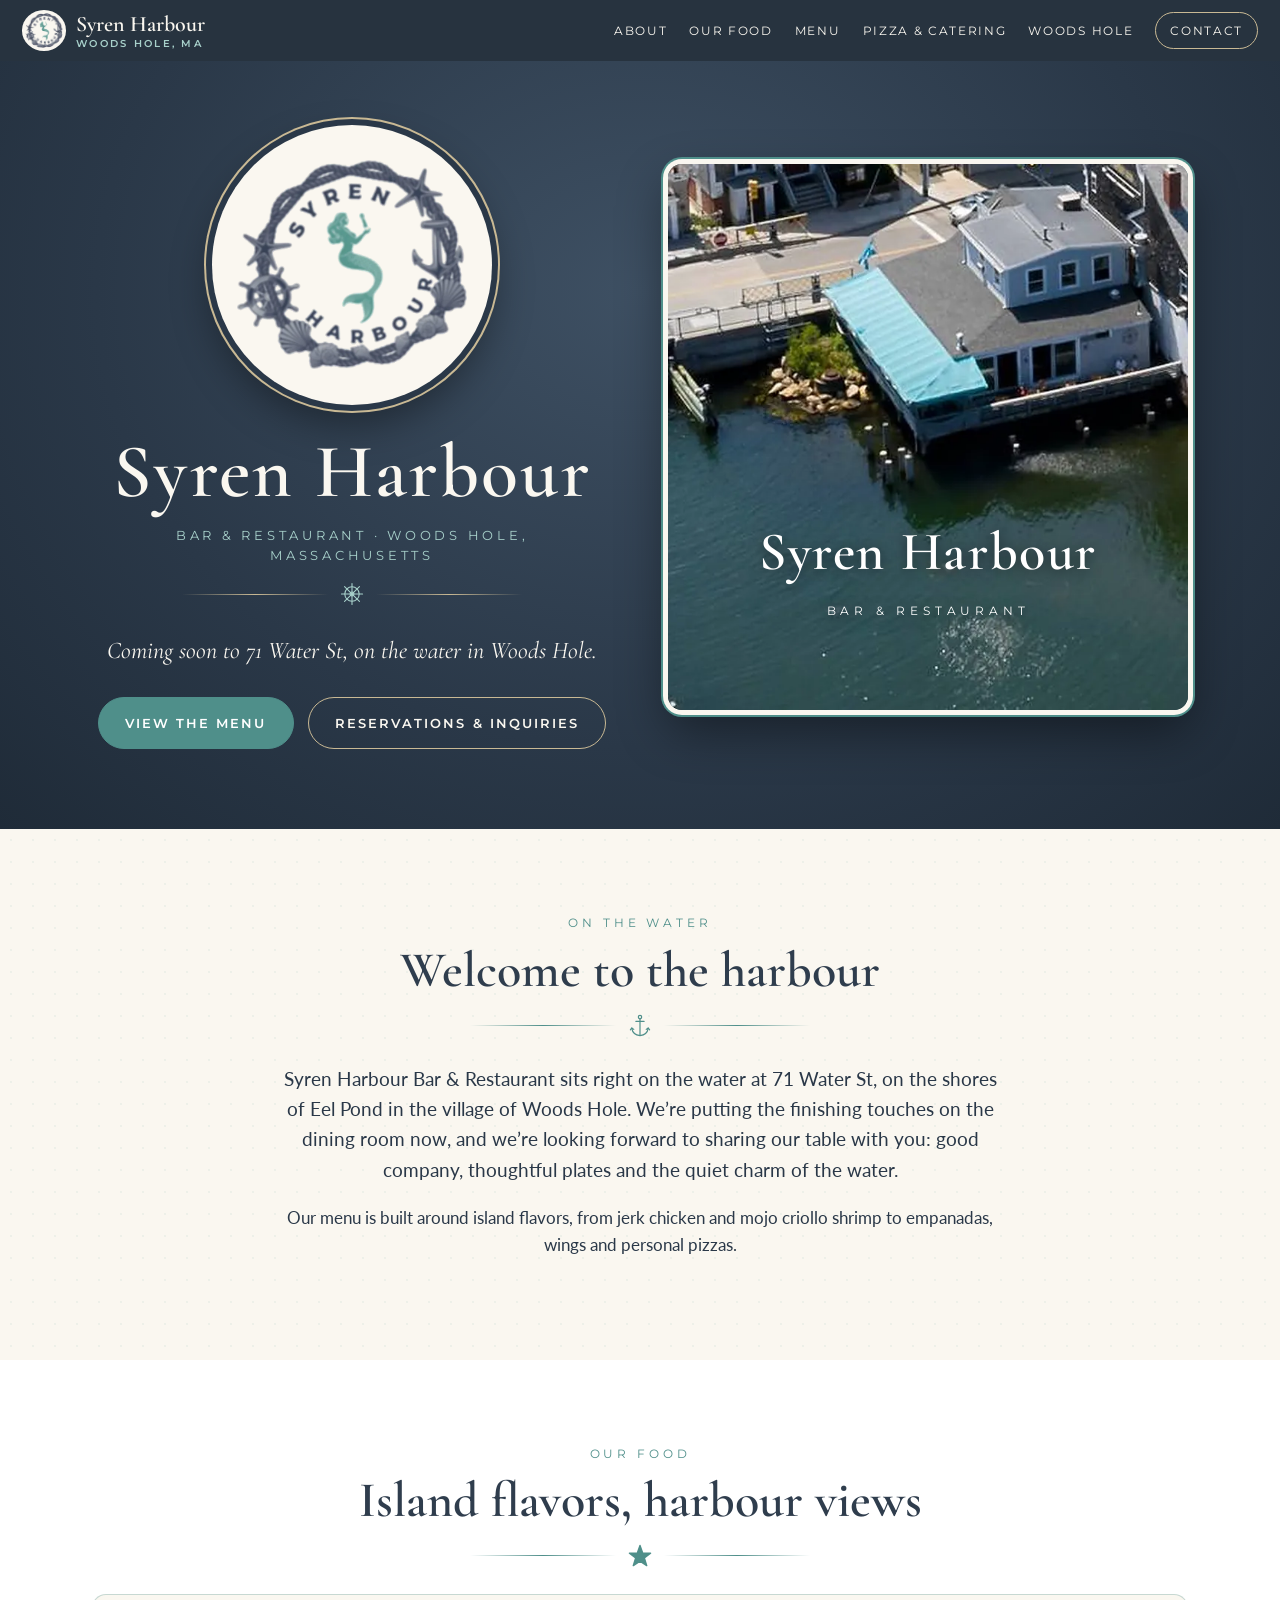
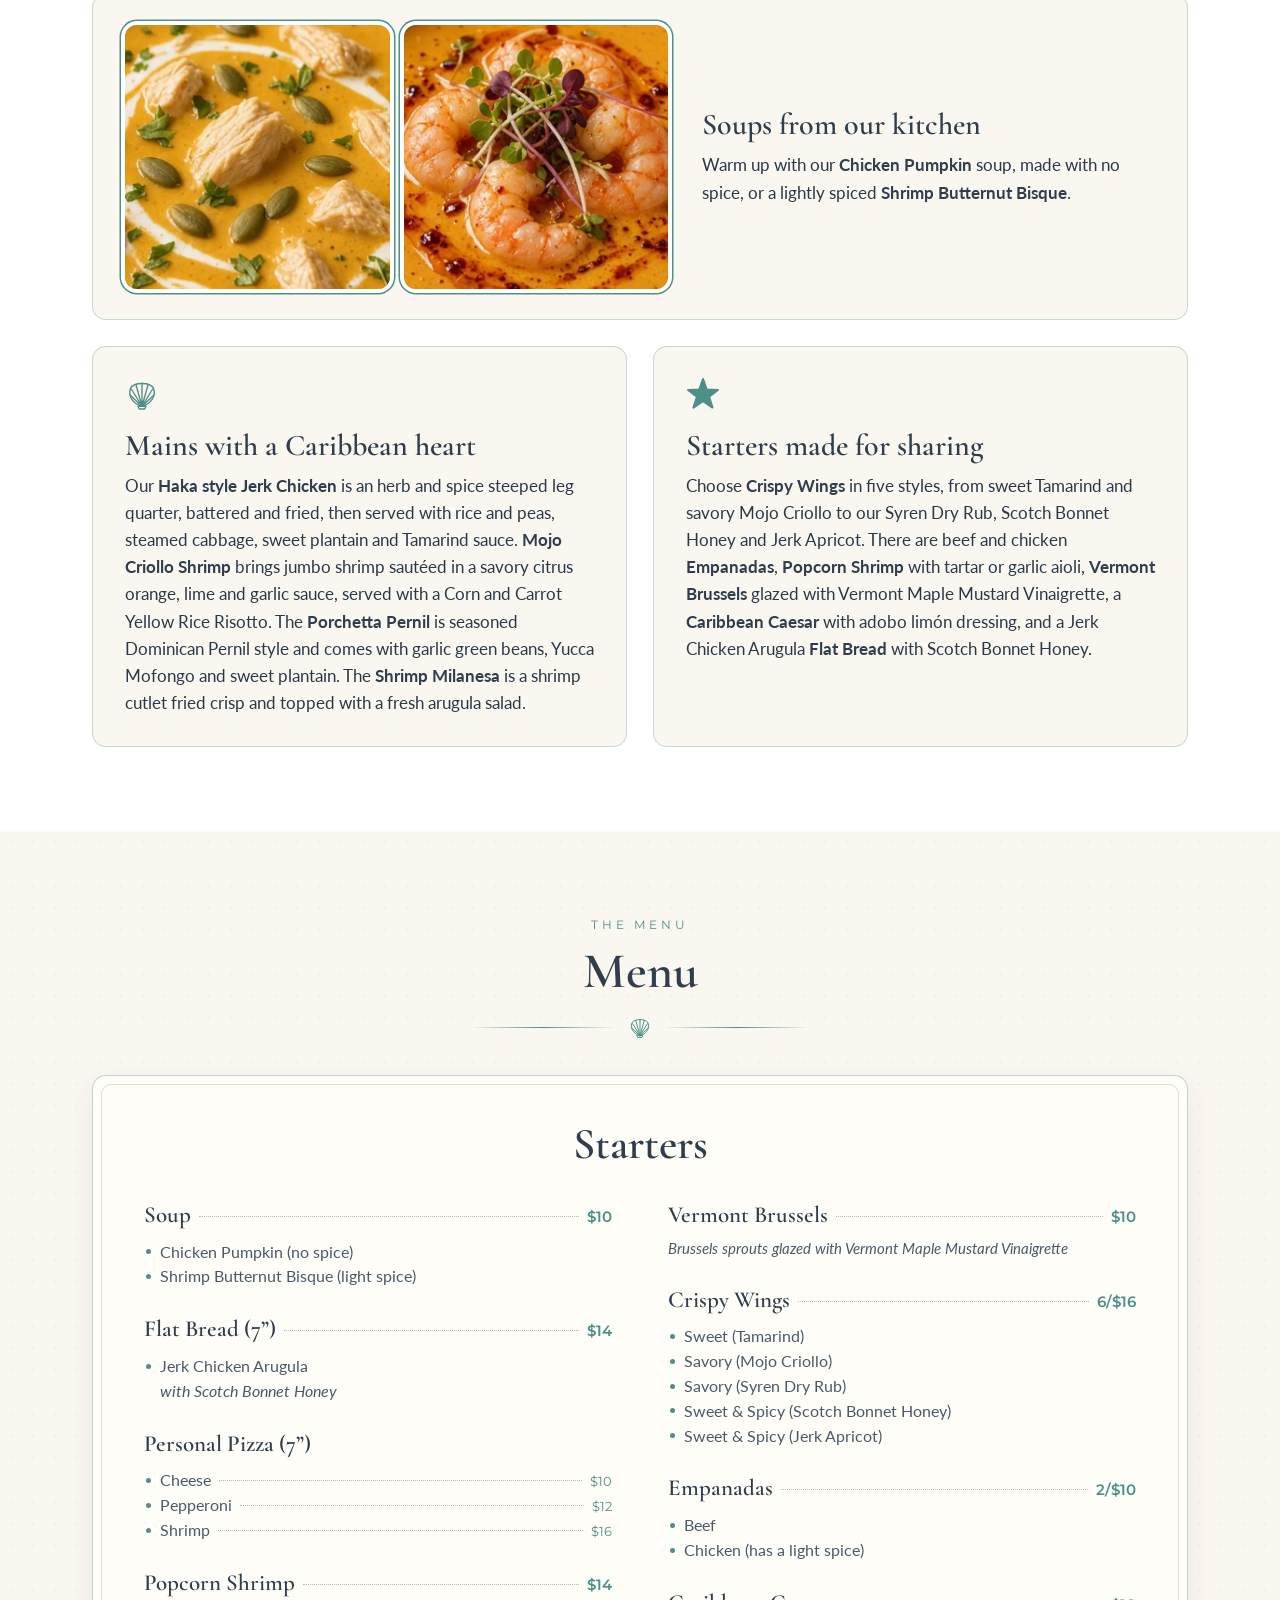
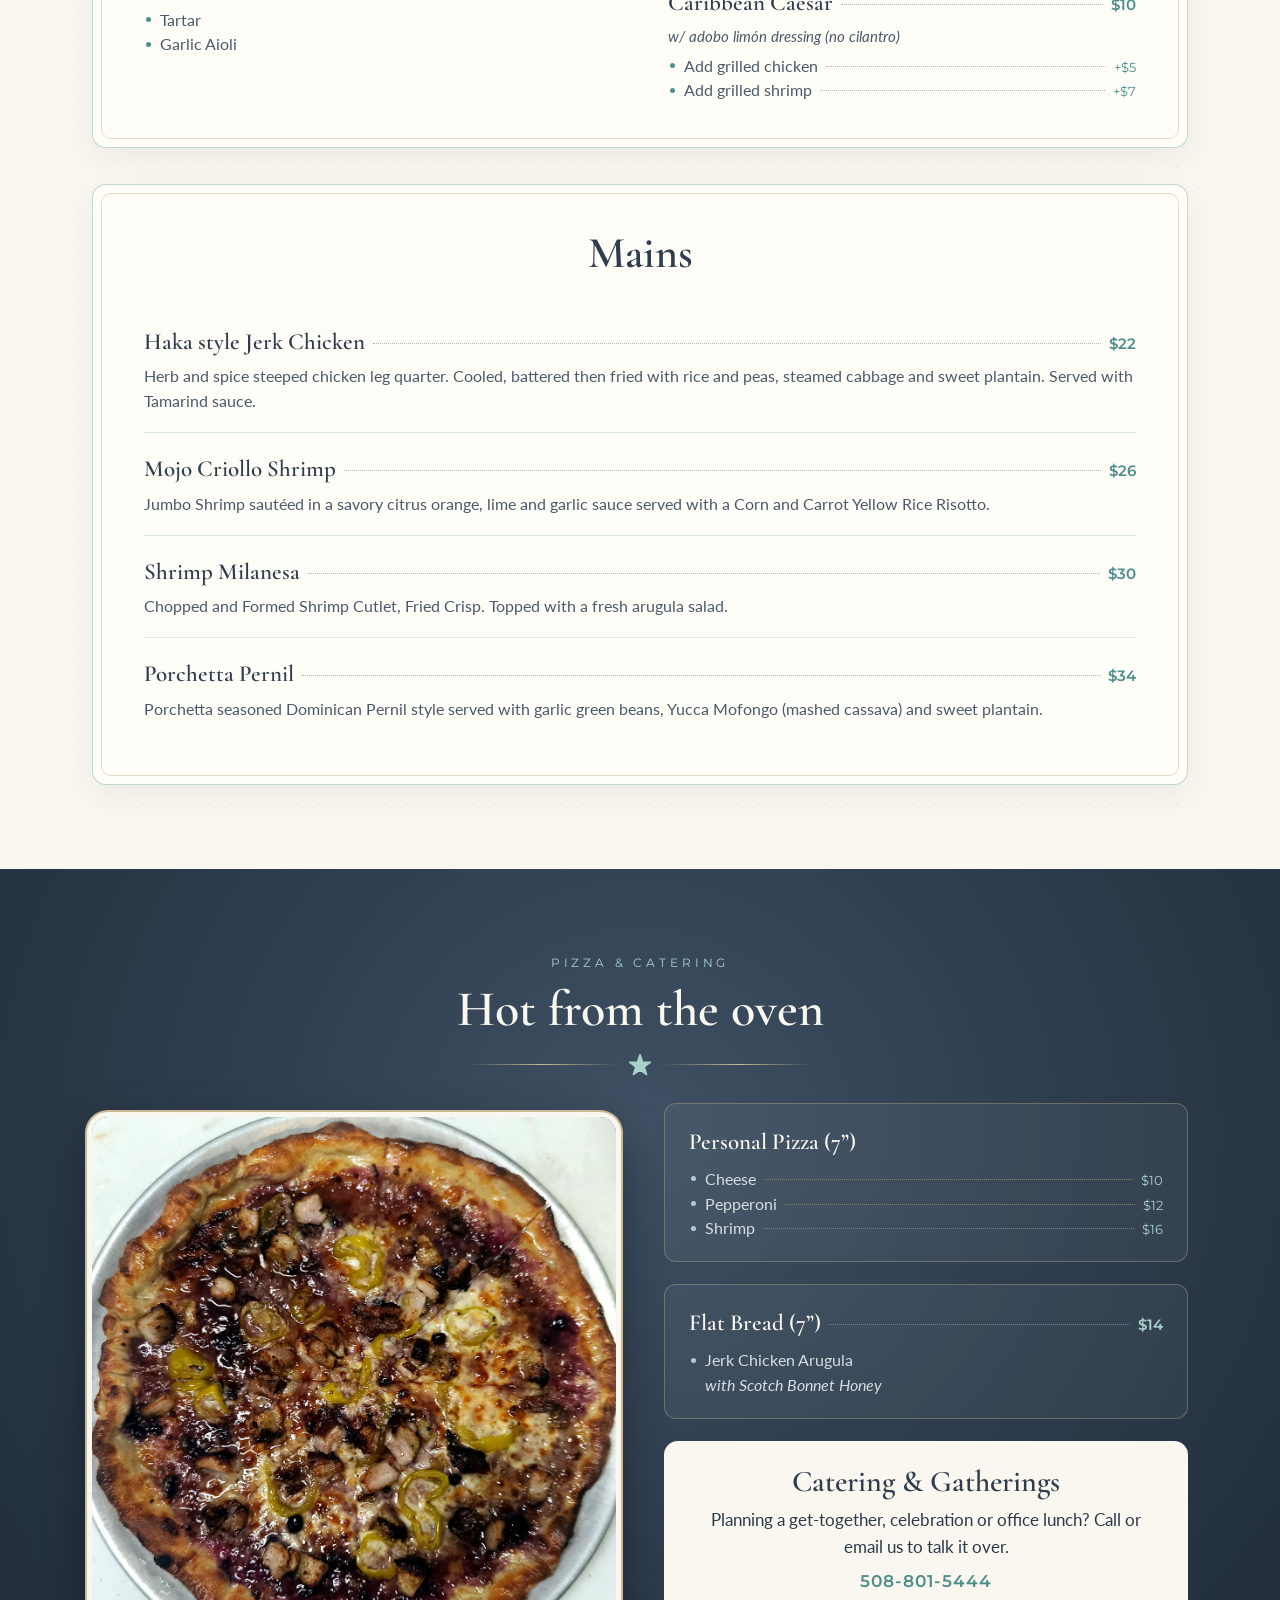
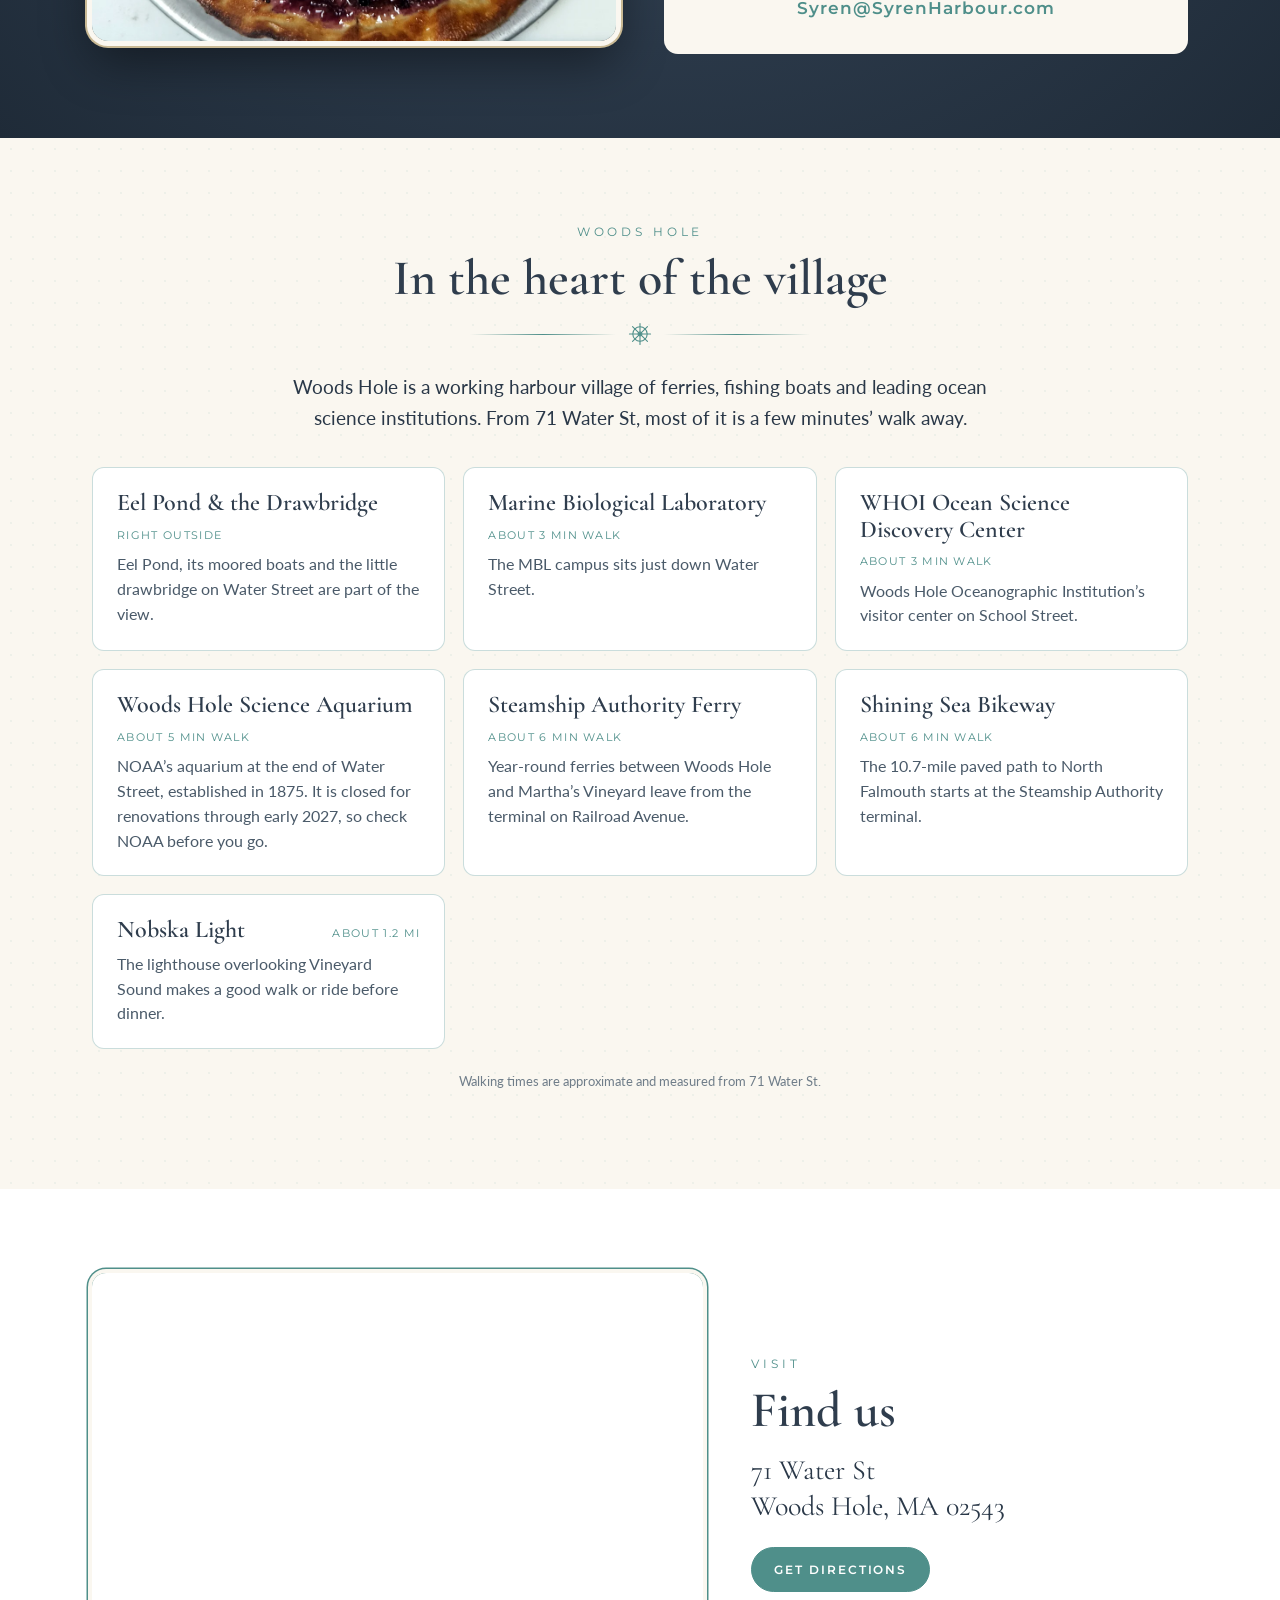
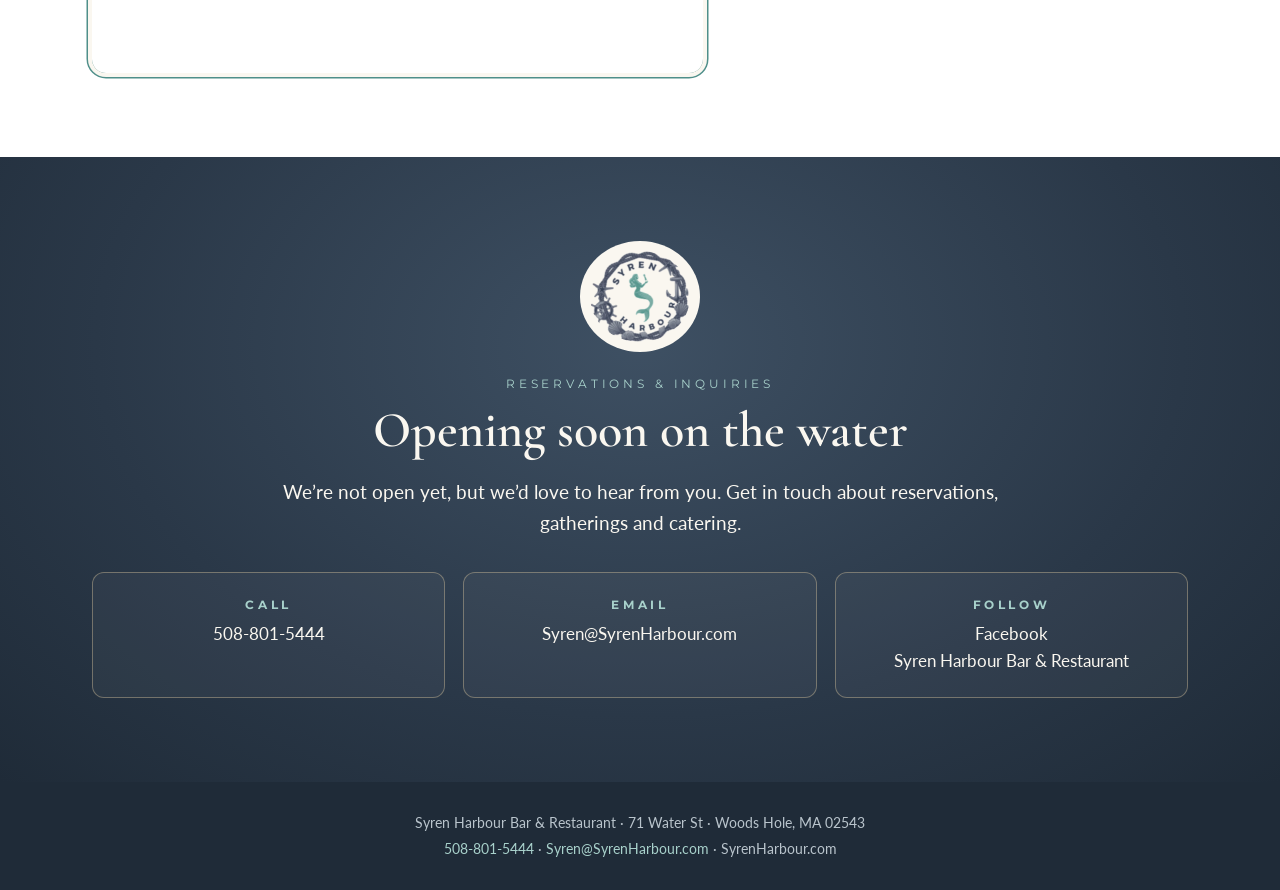
==== commit a3753ec1: "Real photos only, add pizza photo, remove beverages menu and PDF" ====
--- a/index.html
+++ b/index.html
@@ -4,19 +4,19 @@
 <meta charset="utf-8">
 <meta name="viewport" content="width=device-width,initial-scale=1">
 <title>Syren Harbour Bar &amp; Restaurant | Woods Hole, MA</title>
-<meta name="description" content="Syren Harbour Bar &amp; Restaurant, coming soon to the water at 71 Water St, Woods Hole, Massachusetts. Island-inspired starters and mains plus zero-proof drinks. Reservations and inquiries: 508-801-5444.">
+<meta name="description" content="Syren Harbour Bar &amp; Restaurant, coming soon to the water at 71 Water St, Woods Hole, Massachusetts. Island-inspired starters, mains and pizza. Reservations and inquiries: 508-801-5444.">
 <link rel="canonical" href="https://platinum00001.github.io/syrenharbour.com/">
 <meta name="theme-color" content="#2a3848">
 <meta property="og:type" content="restaurant">
 <meta property="og:site_name" content="Syren Harbour Bar &amp; Restaurant">
 <meta property="og:title" content="Syren Harbour Bar &amp; Restaurant | Woods Hole, MA">
-<meta property="og:description" content="Syren Harbour Bar &amp; Restaurant, coming soon to the water at 71 Water St, Woods Hole, Massachusetts. Island-inspired starters and mains plus zero-proof drinks. Reservations and inquiries: 508-801-5444.">
+<meta property="og:description" content="Syren Harbour Bar &amp; Restaurant, coming soon to the water at 71 Water St, Woods Hole, Massachusetts. Island-inspired starters, mains and pizza. Reservations and inquiries: 508-801-5444.">
 <meta property="og:url" content="https://platinum00001.github.io/syrenharbour.com/">
 <meta property="og:image" content="https://platinum00001.github.io/syrenharbour.com/og-image.jpg">
 <meta property="og:image:width" content="1200"><meta property="og:image:height" content="630">
 <meta name="twitter:card" content="summary_large_image">
 <meta name="twitter:title" content="Syren Harbour Bar &amp; Restaurant">
-<meta name="twitter:description" content="Syren Harbour Bar &amp; Restaurant, coming soon to the water at 71 Water St, Woods Hole, Massachusetts. Island-inspired starters and mains plus zero-proof drinks. Reservations and inquiries: 508-801-5444.">
+<meta name="twitter:description" content="Syren Harbour Bar &amp; Restaurant, coming soon to the water at 71 Water St, Woods Hole, Massachusetts. Island-inspired starters, mains and pizza. Reservations and inquiries: 508-801-5444.">
 <meta name="twitter:image" content="https://platinum00001.github.io/syrenharbour.com/og-image.jpg">
 <link rel="icon" href="favicon.ico" sizes="any">
 <link rel="icon" type="image/png" sizes="32x32" href="favicon-32.png">
@@ -34,7 +34,7 @@
 <header class="nav" id="top">
  <a class="brand" href="#top"><img src="img/logo-sm.webp" alt="" width="44" height="40"><span>Syren Harbour<small>Woods Hole, MA</small></span></a>
  <input type="checkbox" id="nt" aria-label="Open menu"><label for="nt" class="burger" aria-hidden="true"><i></i><i></i><i></i></label>
- <nav><a href="#about">About</a><a href="#food">Our Food</a><a href="#menu">Menu</a><a href="#pizza">Pizza &amp; Catering</a><a href="#gallery">Gallery</a><a href="#neighborhood">Woods Hole</a><a href="#contact" class="cta">Contact</a></nav>
+ <nav><a href="#about">About</a><a href="#food">Our Food</a><a href="#menu">Menu</a><a href="#pizza">Pizza &amp; Catering</a><a href="#neighborhood">Woods Hole</a><a href="#contact" class="cta">Contact</a></nav>
 </header>
 
 <section class="hero dark">
@@ -60,7 +60,7 @@
   <h2>Welcome to the harbour</h2>
   <div class="divider"><span></span><svg viewBox="0 0 100 100"><use href="#anchor"/></svg><span></span></div>
   <p class="lead">Syren Harbour Bar &amp; Restaurant sits right on the water at 71 Water St, on the shores of Eel Pond in the village of Woods Hole. We&rsquo;re putting the finishing touches on the dining room now, and we&rsquo;re looking forward to sharing our table with you: good company, thoughtful plates and the quiet charm of the water.</p>
-  <p>Our menu is built around island flavors and our drinks are all non-alcoholic, with zero-proof brews, wine and craft cocktails alongside our house nitro mocktails and refreshers.</p>
+  <p>Our menu is built around island flavors, from jerk chicken and mojo criollo shrimp to empanadas, wings and personal pizzas.</p>
  </div>
 </section>
 
@@ -69,15 +69,15 @@
   <div class="center"><p class="eyebrow">Our Food</p><h2>Island flavors, harbour views</h2>
   <div class="divider"><span></span><svg viewBox="0 0 100 100"><use href="#star"/></svg><span></span></div></div>
   <div class="food-grid">
-   <article><img src="img/jerk-chicken.webp" alt="Haka style Jerk Chicken" width="800" height="800" loading="lazy"><div>
+   <article class="soups"><div class="duo"><img src="img/soup-chicken-pumpkin.webp" alt="Chicken Pumpkin soup" width="800" height="800" loading="lazy"><img src="img/soup-shrimp-bisque.webp" alt="Shrimp Butternut Bisque" width="800" height="800" loading="lazy"></div><div>
+    <h3>Soups from our kitchen</h3>
+    <p>Warm up with our <b>Chicken Pumpkin</b> soup, made with no spice, or a lightly spiced <b>Shrimp Butternut Bisque</b>.</p></div></article>
+   <article class="txt"><svg viewBox="0 0 100 100"><use href="#shell"/></svg><div>
     <h3>Mains with a Caribbean heart</h3>
     <p>Our <b>Haka style Jerk Chicken</b> is an herb and spice steeped leg quarter, battered and fried, then served with rice and peas, steamed cabbage, sweet plantain and Tamarind sauce. <b>Mojo Criollo Shrimp</b> brings jumbo shrimp saut&eacute;ed in a savory citrus orange, lime and garlic sauce, served with a Corn and Carrot Yellow Rice Risotto. The <b>Porchetta Pernil</b> is seasoned Dominican Pernil style and comes with garlic green beans, Yucca Mofongo and sweet plantain. The <b>Shrimp Milanesa</b> is a shrimp cutlet fried crisp and topped with a fresh arugula salad.</p></div></article>
-   <article><img src="img/wings.webp" alt="Crispy Wings" width="800" height="800" loading="lazy"><div>
+   <article class="txt"><svg viewBox="0 0 100 100"><use href="#star"/></svg><div>
     <h3>Starters made for sharing</h3>
-    <p>Choose <b>Crispy Wings</b> in five styles, from sweet Tamarind and savory Mojo Criollo to our Syren Dry Rub, Scotch Bonnet Honey and Jerk Apricot. There are beef and chicken <b>Empanadas</b>, <b>Popcorn Shrimp</b> with tartar or garlic aioli, <b>Vermont Brussels</b> glazed with Vermont Maple Mustard Vinaigrette, and a <b>Caribbean Caesar</b> with adobo lim&oacute;n dressing.</p></div></article>
-   <article><img src="img/soup-shrimp-bisque.webp" alt="Shrimp Butternut Bisque" width="800" height="800" loading="lazy"><div>
-    <h3>Soups &amp; zero-proof sips</h3>
-    <p>Warm up with <b>Chicken Pumpkin</b> soup or a lightly spiced <b>Shrimp Butternut Bisque</b>. Pair it with an Espresso Martini Nitro Mocktail, an Island Lime Cooler, a Ginger Lime Fizz or one of our featured zero-proof pours.</p></div></article>
+    <p>Choose <b>Crispy Wings</b> in five styles, from sweet Tamarind and savory Mojo Criollo to our Syren Dry Rub, Scotch Bonnet Honey and Jerk Apricot. There are beef and chicken <b>Empanadas</b>, <b>Popcorn Shrimp</b> with tartar or garlic aioli, <b>Vermont Brussels</b> glazed with Vermont Maple Mustard Vinaigrette, a <b>Caribbean Caesar</b> with adobo lim&oacute;n dressing, and a Jerk Chicken Arugula <b>Flat Bread</b> with Scotch Bonnet Honey.</p></div></article>
   </div>
  </div>
 </section>
@@ -85,16 +85,7 @@
 <section id="menu" class="cream pat menu">
  <div class="wrap">
   <div class="center"><p class="eyebrow">The Menu</p><h2>Menu</h2>
-  <div class="divider"><span></span><svg viewBox="0 0 100 100"><use href="#shell"/></svg><span></span></div>
-  <a class="btn small" href="Syren_Harbour_Menu.pdf" download>Download the Menu (PDF)</a></div>
-
-  <div class="card">
-   <h3 class="mh">Beverages<small>Non-Alcoholic Selections</small></h3>
-   <div class="featured"><h4><svg viewBox="0 0 100 100"><use href="#star"/></svg>Featured Zero-Proof<svg viewBox="0 0 100 100"><use href="#star"/></svg></h4><div class="item"><div class="line"><span class="nm">Athletic Brewing Co. Fruited Fields Radler</span></div><p class="desc">Non-alcoholic brew with red raspberry, white grapefruit and blueberry flavors</p><p class="spec">12 fl oz</p></div><div class="item"><div class="line"><span class="nm">Per Se Whiskey Sour</span></div><p class="desc">Lightly carbonated, alcohol-free craft cocktail</p><p class="spec">0.0% ABV &middot; 8.4 fl oz</p></div><div class="item"><div class="line"><span class="nm">St. Regis Sparkling Sauvignon Blanc</span></div><p class="desc">Dealcoholized sparkling wine</p><p class="spec">Less than 0.5% alc. &middot; 200 ml</p></div></div>
-   <h4 class="sh"><svg viewBox="0 0 100 100"><use href="#shell"/></svg>Nitro Mocktails &amp; Refreshers</h4>
-   <div class="cols2"><div class="item"><div class="line"><span class="nm">Espresso Martini Nitro Mocktail</span><span class="dots"></span><span class="pr">$5.75</span></div></div><div class="item"><div class="line"><span class="nm">Iced Espresso Cream</span><span class="dots"></span><span class="pr">$5.75</span></div></div><div class="item"><div class="line"><span class="nm">Island Lime Cooler</span><span class="dots"></span><span class="pr">$5.50</span></div></div><div class="item"><div class="line"><span class="nm">House Cooler</span><span class="dots"></span><span class="pr">$5.00</span></div></div><div class="item"><div class="line"><span class="nm">Cranberry Citrus Sparkler</span><span class="dots"></span><span class="pr">$5.50</span></div></div><div class="item"><div class="line"><span class="nm">Island Berry Punch</span><span class="dots"></span><span class="pr">$5.50</span></div></div><div class="item"><div class="line"><span class="nm">Ginger Lime Fizz</span><span class="dots"></span><span class="pr">$5.50</span></div></div></div>
-   <div class="thumbs"><figure><img src="img/house-cooler.webp" alt="House Cooler" width="120" height="120" loading="lazy"><figcaption>House Cooler</figcaption></figure><figure><img src="img/cranberry-citrus-sparkler.webp" alt="Cranberry Citrus Sparkler" width="120" height="120" loading="lazy"><figcaption>Cranberry Citrus Sparkler</figcaption></figure><figure><img src="img/ginger-lime-fizz.webp" alt="Ginger Lime Fizz" width="120" height="120" loading="lazy"><figcaption>Ginger Lime Fizz</figcaption></figure><figure><img src="img/island-berry-punch.webp" alt="Island Berry Punch" width="120" height="120" loading="lazy"><figcaption>Island Berry Punch</figcaption></figure></div>
-  </div>
+  <div class="divider"><span></span><svg viewBox="0 0 100 100"><use href="#shell"/></svg><span></span></div></div>
 
   <div class="card">
    <h3 class="mh">Starters</h3>
@@ -109,27 +100,20 @@
 </section>
 
 <section id="pizza" class="dark pizza">
- <div class="wrap pizza-grid">
-  <div>
-   <p class="eyebrow light">Pizza &amp; Flat Bread</p><h2>Hot from the oven</h2>
-   <div class="divider light left"><span></span><svg viewBox="0 0 100 100"><use href="#star"/></svg><span></span></div>
-   <div class="pz"><div class="item"><div class="line"><span class="nm">Personal Pizza (7&rdquo;)</span></div><ul><li><span>Cheese</span><span class="dots"></span><span class="op">$10</span></li><li><span>Pepperoni</span><span class="dots"></span><span class="op">$12</span></li><li><span>Shrimp</span><span class="dots"></span><span class="op">$16</span></li></ul></div><div class="item"><div class="line"><span class="nm">Flat Bread (7&rdquo;)</span><span class="dots"></span><span class="pr">$14</span></div><ul><li><span>Jerk Chicken Arugula</span></li><li class="nob"><span>with Scotch Bonnet Honey</span></li></ul></div></div>
+ <div class="wrap">
+  <div class="center"><p class="eyebrow light">Pizza &amp; Catering</p><h2>Hot from the oven</h2>
+  <div class="divider light"><span></span><svg viewBox="0 0 100 100"><use href="#star"/></svg><span></span></div></div>
+  <div class="pizza-grid">
+   <figure class="pzphoto"><img src="img/pizza-real.webp" alt="A pizza fresh from the Syren Harbour kitchen" width="1200" height="1200" loading="lazy"></figure>
+   <div>
+    <div class="pz"><div class="item"><div class="line"><span class="nm">Personal Pizza (7&rdquo;)</span></div><ul><li><span>Cheese</span><span class="dots"></span><span class="op">$10</span></li><li><span>Pepperoni</span><span class="dots"></span><span class="op">$12</span></li><li><span>Shrimp</span><span class="dots"></span><span class="op">$16</span></li></ul></div><div class="item"><div class="line"><span class="nm">Flat Bread (7&rdquo;)</span><span class="dots"></span><span class="pr">$14</span></div><ul><li><span>Jerk Chicken Arugula</span></li><li class="nob"><span>with Scotch Bonnet Honey</span></li></ul></div></div>
+    <div class="cater">
+     <h3>Catering &amp; Gatherings</h3>
+     <p>Planning a get-together, celebration or office lunch? Call or email us to talk it over.</p>
+     <p class="ct"><a href="tel:+15088015444">508-801-5444</a><br><a href="mailto:Syren@SyrenHarbour.com?subject=Catering%20inquiry">Syren@SyrenHarbour.com</a></p>
+    </div>
+   </div>
   </div>
-  <div class="cater">
-   <img src="img/pizza-shrimp.webp" alt="Personal Pizza" width="800" height="800" loading="lazy">
-   <h3>Catering &amp; Gatherings</h3>
-   <p>Planning a get-together, celebration or office lunch? Call or email us to talk it over.</p>
-   <p class="ct"><a href="tel:+15088015444">508-801-5444</a><br><a href="mailto:Syren@SyrenHarbour.com?subject=Catering%20inquiry">Syren@SyrenHarbour.com</a></p>
-  </div>
- </div>
-</section>
-
-<section id="gallery" class="gallery">
- <div class="wrap">
-  <div class="center"><p class="eyebrow">Gallery</p><h2>From the menu</h2>
-  <div class="divider"><span></span><svg viewBox="0 0 100 100"><use href="#star"/></svg><span></span></div></div>
-  <div class="grid"><figure><img src="img/soup-chicken-pumpkin.webp" alt="Chicken Pumpkin Soup" width="800" height="800" loading="lazy"><figcaption>Chicken Pumpkin Soup</figcaption></figure><figure><img src="img/soup-shrimp-bisque.webp" alt="Shrimp Butternut Bisque" width="800" height="800" loading="lazy"><figcaption>Shrimp Butternut Bisque</figcaption></figure><figure><img src="img/flatbread.webp" alt="Flat Bread" width="800" height="800" loading="lazy"><figcaption>Flat Bread</figcaption></figure><figure><img src="img/popcorn-shrimp.webp" alt="Popcorn Shrimp" width="800" height="800" loading="lazy"><figcaption>Popcorn Shrimp</figcaption></figure><figure><img src="img/brussels.webp" alt="Vermont Brussels" width="800" height="800" loading="lazy"><figcaption>Vermont Brussels</figcaption></figure><figure><img src="img/wings.webp" alt="Crispy Wings" width="800" height="800" loading="lazy"><figcaption>Crispy Wings</figcaption></figure><figure><img src="img/empanadas.webp" alt="Empanadas" width="800" height="800" loading="lazy"><figcaption>Empanadas</figcaption></figure><figure><img src="img/caesar.webp" alt="Caribbean Caesar" width="800" height="800" loading="lazy"><figcaption>Caribbean Caesar</figcaption></figure><figure><img src="img/jerk-chicken.webp" alt="Haka style Jerk Chicken" width="800" height="800" loading="lazy"><figcaption>Haka style Jerk Chicken</figcaption></figure><figure><img src="img/mojo-shrimp.webp" alt="Mojo Criollo Shrimp" width="800" height="800" loading="lazy"><figcaption>Mojo Criollo Shrimp</figcaption></figure><figure><img src="img/shrimp-milanesa.webp" alt="Shrimp Milanesa" width="800" height="800" loading="lazy"><figcaption>Shrimp Milanesa</figcaption></figure><figure><img src="img/porchetta-pernil.webp" alt="Porchetta Pernil" width="800" height="800" loading="lazy"><figcaption>Porchetta Pernil</figcaption></figure></div>
-  <p class="fine center">Images are for illustration; presentation may vary.</p>
  </div>
 </section>
 
--- a/style.css
+++ b/style.css
@@ -56,12 +56,14 @@
 .ovr span{font-family:Montserrat,sans-serif;font-size:12px;letter-spacing:.4em;text-transform:uppercase}
 /* food */
 .food{background:#fff}
-.food-grid{display:grid;gap:34px;margin-top:20px}
-.food-grid article{display:grid;grid-template-columns:300px 1fr;gap:34px;align-items:center}
-.food-grid article:nth-child(even){grid-template-columns:1fr 300px}
-.food-grid article:nth-child(even) img{order:2}
-.food-grid img{border-radius:12px;aspect-ratio:1;object-fit:cover;box-shadow:0 0 0 4px var(--cream),0 0 0 5.5px var(--teal)}
+.food-grid{display:grid;grid-template-columns:1fr 1fr;gap:26px;margin-top:20px}
+.food-grid article{background:var(--cream);border:1px solid rgba(79,143,138,.3);border-radius:14px;padding:30px 32px}
+.food-grid article.soups{grid-column:1/-1;display:grid;grid-template-columns:1.2fr 1fr;gap:34px;align-items:center}
+.duo{display:grid;grid-template-columns:1fr 1fr;gap:14px}
+.duo img{border-radius:12px;aspect-ratio:1;object-fit:cover;width:100%;box-shadow:0 0 0 4px #fff,0 0 0 5.5px var(--teal)}
+.food-grid article.txt svg{width:34px;height:34px;color:var(--teal);margin-bottom:10px}
 .food-grid h3{font-size:30px;color:var(--slate);margin-bottom:10px}
+.food-grid p{margin:0}
 .food-grid b{color:var(--slate);font-weight:700}
 /* menu */
 .menu .btn{margin-bottom:10px}
@@ -74,17 +76,8 @@
 .dots{flex:1;border-bottom:1.5px dotted rgba(60,75,92,.4);transform:translateY(-5px);min-width:16px}
 .pr{font-family:Montserrat,sans-serif;font-weight:600;font-size:14.5px;color:var(--teal);white-space:nowrap}
 .desc{margin:4px 0 0;color:#4a5a69;font-size:15.5px}
-.spec{margin:2px 0 0;font-family:Montserrat,sans-serif;font-size:11px;letter-spacing:.12em;text-transform:uppercase;color:var(--teal)}
 .item{margin-bottom:22px;break-inside:avoid}
-.featured{background:rgba(168,209,203,.18);border:1px solid rgba(79,143,138,.4);border-radius:10px;padding:22px 26px 6px;margin-bottom:30px}
-.featured h4,.sh{font-family:Montserrat,sans-serif;font-weight:600;font-size:12.5px;letter-spacing:.28em;text-transform:uppercase;color:var(--teal);display:flex;align-items:center;justify-content:center;gap:10px;margin:0 0 18px}
-.sh{justify-content:flex-start}
-.featured h4 svg,.sh svg{width:16px;height:16px}
 .cols2{column-count:2;column-gap:56px}
-.thumbs{display:flex;gap:22px;justify-content:center;flex-wrap:wrap;margin-top:14px}
-.thumbs figure{margin:0;text-align:center;width:120px}
-.thumbs img{width:110px;height:110px;border-radius:50%;object-fit:cover;margin:0 auto;box-shadow:0 0 0 3px #fff,0 0 0 4.5px var(--teal)}
-.thumbs figcaption{font-size:12px;margin-top:8px;color:var(--slate2)}
 .item ul{list-style:none;margin:6px 0 0;padding:0}
 .item li{display:flex;gap:8px;align-items:baseline;font-size:15.5px;color:#4a5a69;padding-left:16px;position:relative}
 .item li::before{content:"";position:absolute;left:2px;top:.62em;width:5px;height:5px;border-radius:50%;background:var(--teal)}
@@ -95,21 +88,16 @@
 .mains .main{padding:18px 0;border-bottom:1px solid rgba(79,143,138,.2);margin:0}
 .mains .main:last-child{border:0}
 /* pizza */
-.pizza-grid{display:grid;grid-template-columns:1.1fr .9fr;gap:56px;align-items:center}
+.pizza-grid{display:grid;grid-template-columns:1fr 1fr;gap:48px;align-items:center;margin-top:10px}
+.pzphoto{margin:0;border-radius:16px;overflow:hidden;box-shadow:0 0 0 5px var(--cream),0 0 0 7px var(--sand),0 20px 50px rgba(0,0,0,.45)}
+.pzphoto img{width:100%;aspect-ratio:1;object-fit:cover}
 .pz .item{background:rgba(255,255,255,.05);border:1px solid rgba(201,185,148,.35);border-radius:12px;padding:20px 24px}
 .dark .nm{color:var(--cream)}.dark .dots{border-color:rgba(201,185,148,.5)}.dark .pr,.dark .op{color:var(--sea)}.dark .item li{color:#d8dde2}.dark .item li::before{background:var(--sea)}
-.cater{background:var(--cream);color:var(--ink);border-radius:14px;padding:24px;text-align:center}
-.cater img{border-radius:10px;aspect-ratio:16/10;object-fit:cover;width:100%;margin-bottom:18px}
-.cater h3{font-size:32px;color:var(--slate)}
+.cater{background:var(--cream);color:var(--ink);border-radius:14px;padding:24px 26px;text-align:center;margin-top:6px}
+.cater h3{font-size:30px;color:var(--slate)}
+.cater p{margin:8px 0}
 .cater .ct{font-family:Montserrat,sans-serif;font-weight:600;letter-spacing:.06em}
 .cater a{text-decoration:none}
-/* gallery */
-.gallery{background:#fff}
-.grid{display:grid;grid-template-columns:repeat(auto-fill,minmax(230px,1fr));gap:16px}
-.grid figure{margin:0;position:relative;border-radius:10px;overflow:hidden}
-.grid img{aspect-ratio:1;object-fit:cover;width:100%;transition:transform .4s}
-.grid figure:hover img{transform:scale(1.05)}
-.grid figcaption{position:absolute;left:0;right:0;bottom:0;padding:26px 12px 10px;background:linear-gradient(transparent,rgba(31,43,56,.85));color:#fff;font-family:'Cormorant Garamond',serif;font-size:20px;font-weight:600}
 /* neighborhood */
 .near{list-style:none;padding:0;margin:34px 0 0;display:grid;grid-template-columns:repeat(auto-fill,minmax(310px,1fr));gap:18px}
 .near li{background:#fff;border:1px solid rgba(79,143,138,.3);border-radius:12px;padding:22px 24px}
@@ -145,11 +133,9 @@
  section{padding:60px 0}
  .hero{padding:40px 0 56px}
  .hero-grid,.pizza-grid,.visit-grid{grid-template-columns:1fr;gap:36px}
- .food-grid article,.food-grid article:nth-child(even){grid-template-columns:1fr}
- .food-grid article:nth-child(even) img{order:0}
- .food-grid img{max-height:320px;width:100%}
+ .food-grid,.food-grid article.soups{grid-template-columns:1fr}
+ .food-grid article{padding:24px 22px}
  .cols2{column-count:1}
  .cgrid{grid-template-columns:1fr}
  .map iframe{height:300px}
 }
-@media (max-width:560px){.grid{grid-template-columns:1fr 1fr;gap:10px}.grid figcaption{font-size:16px}}
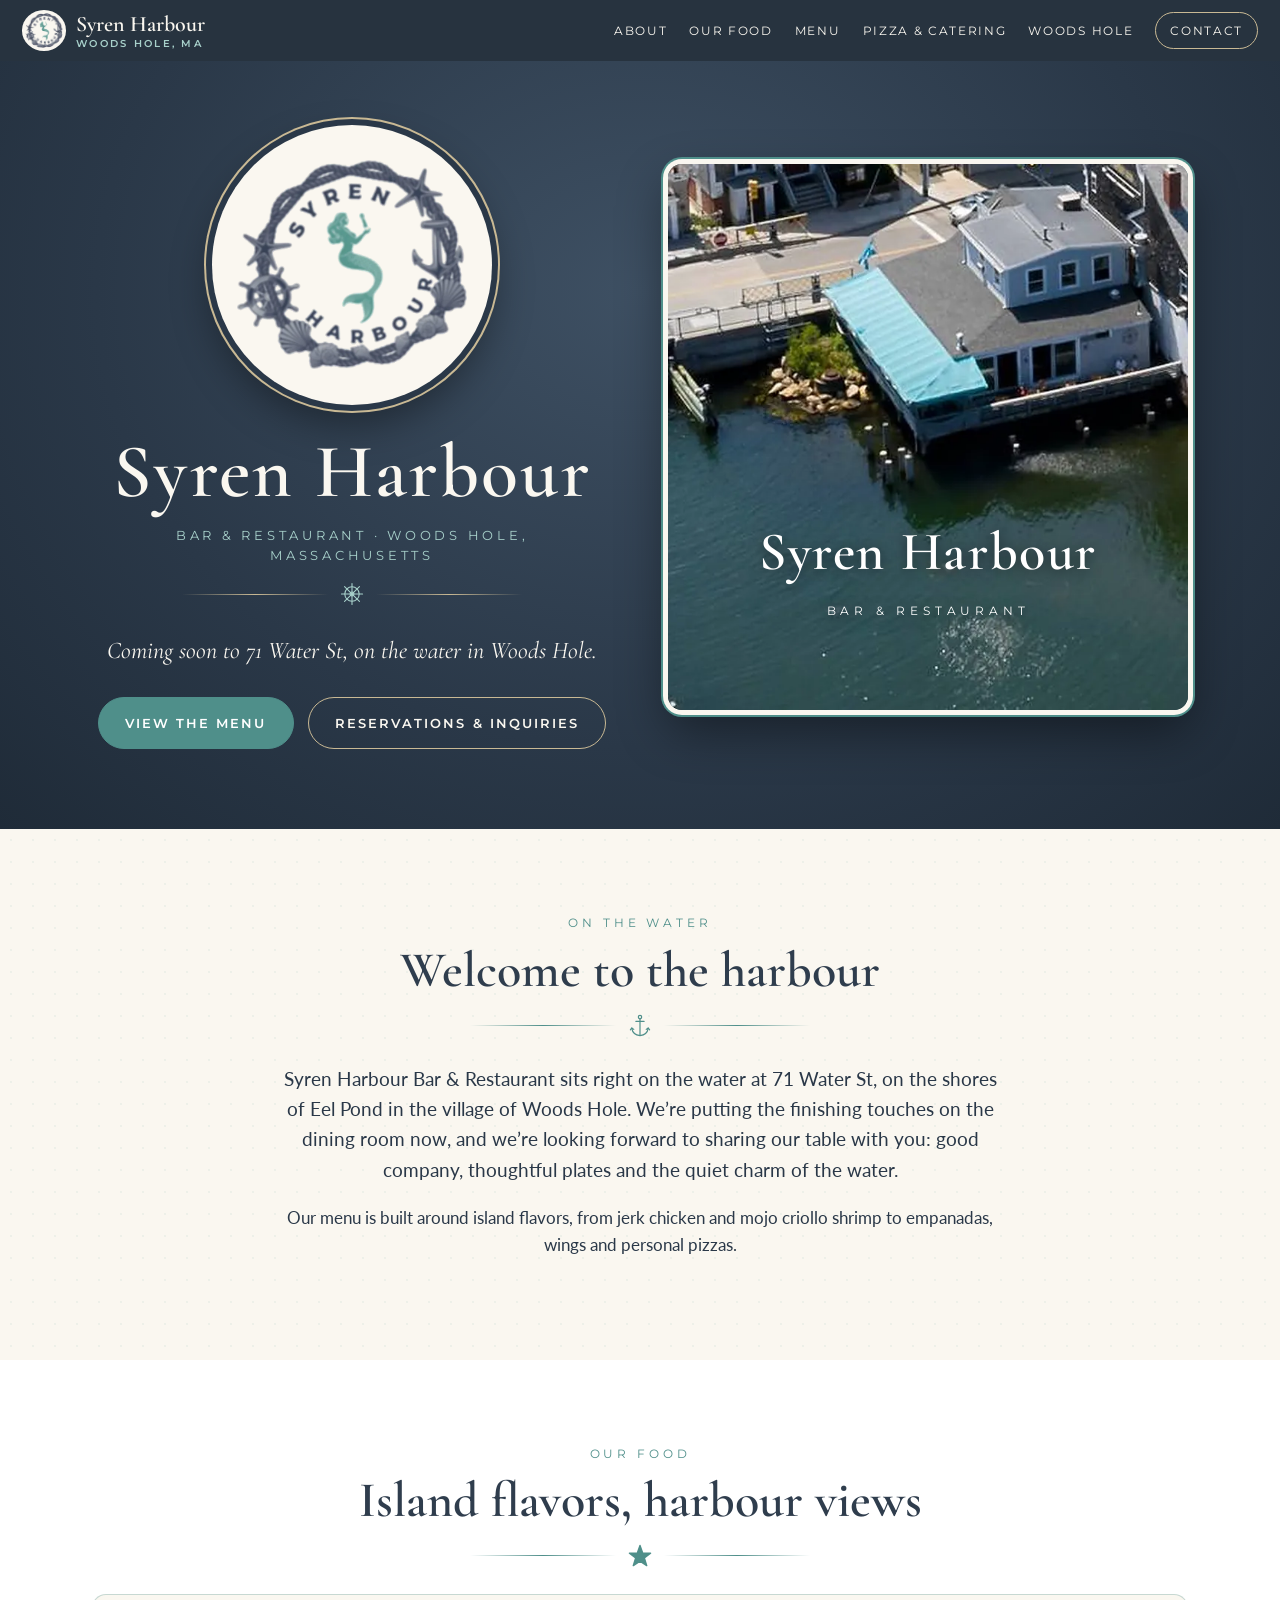
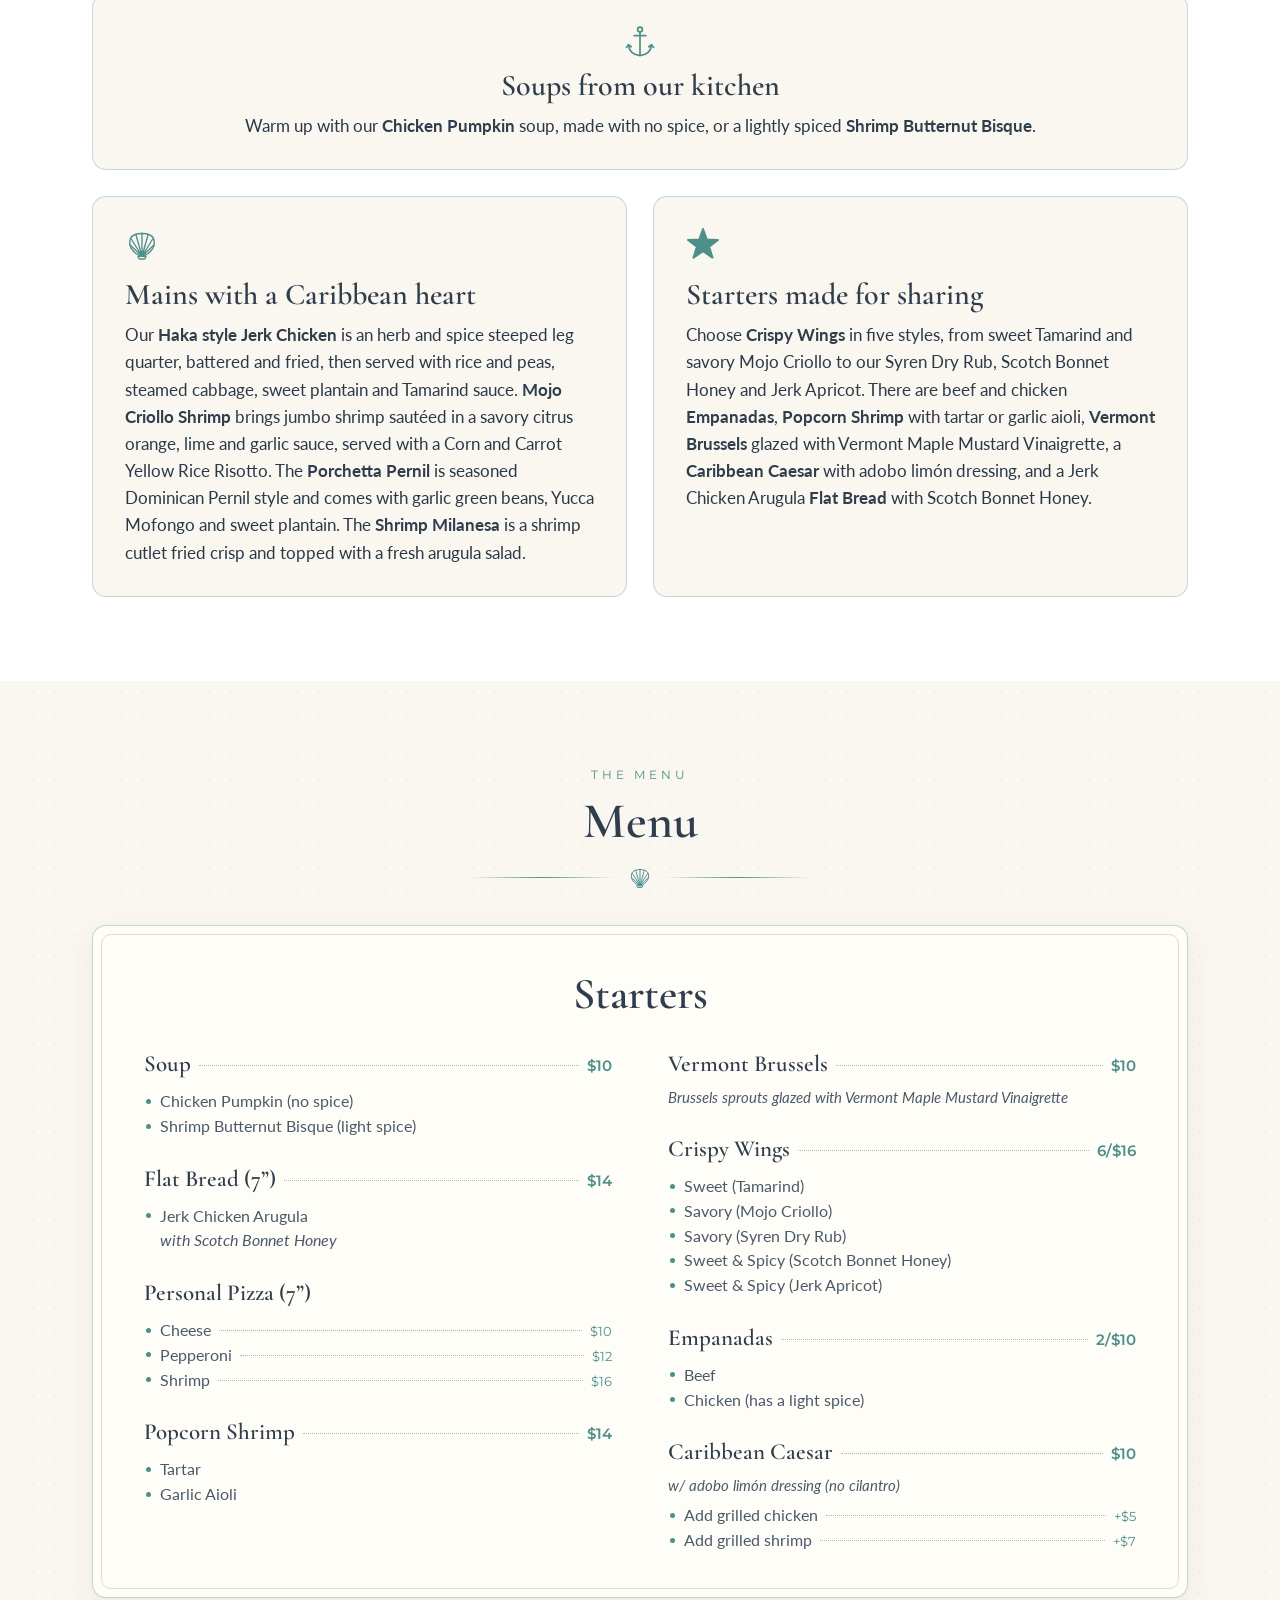
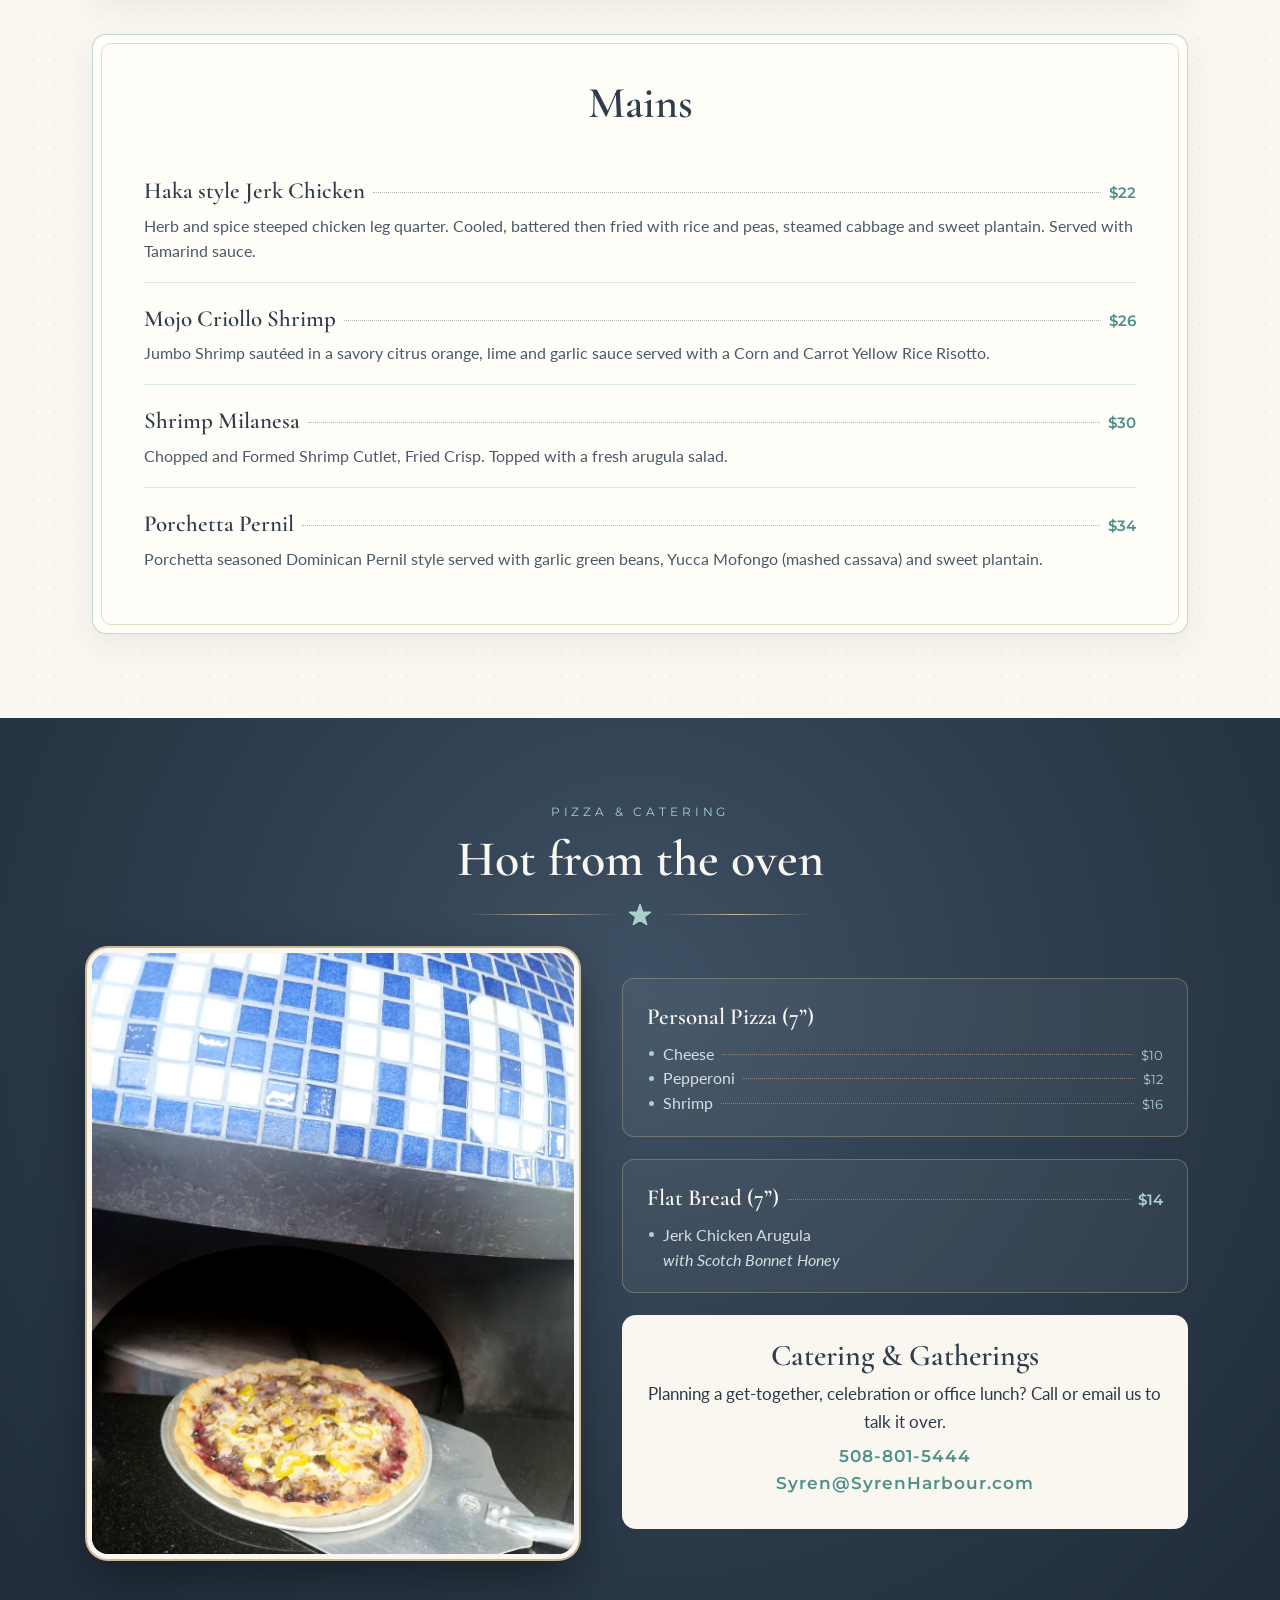
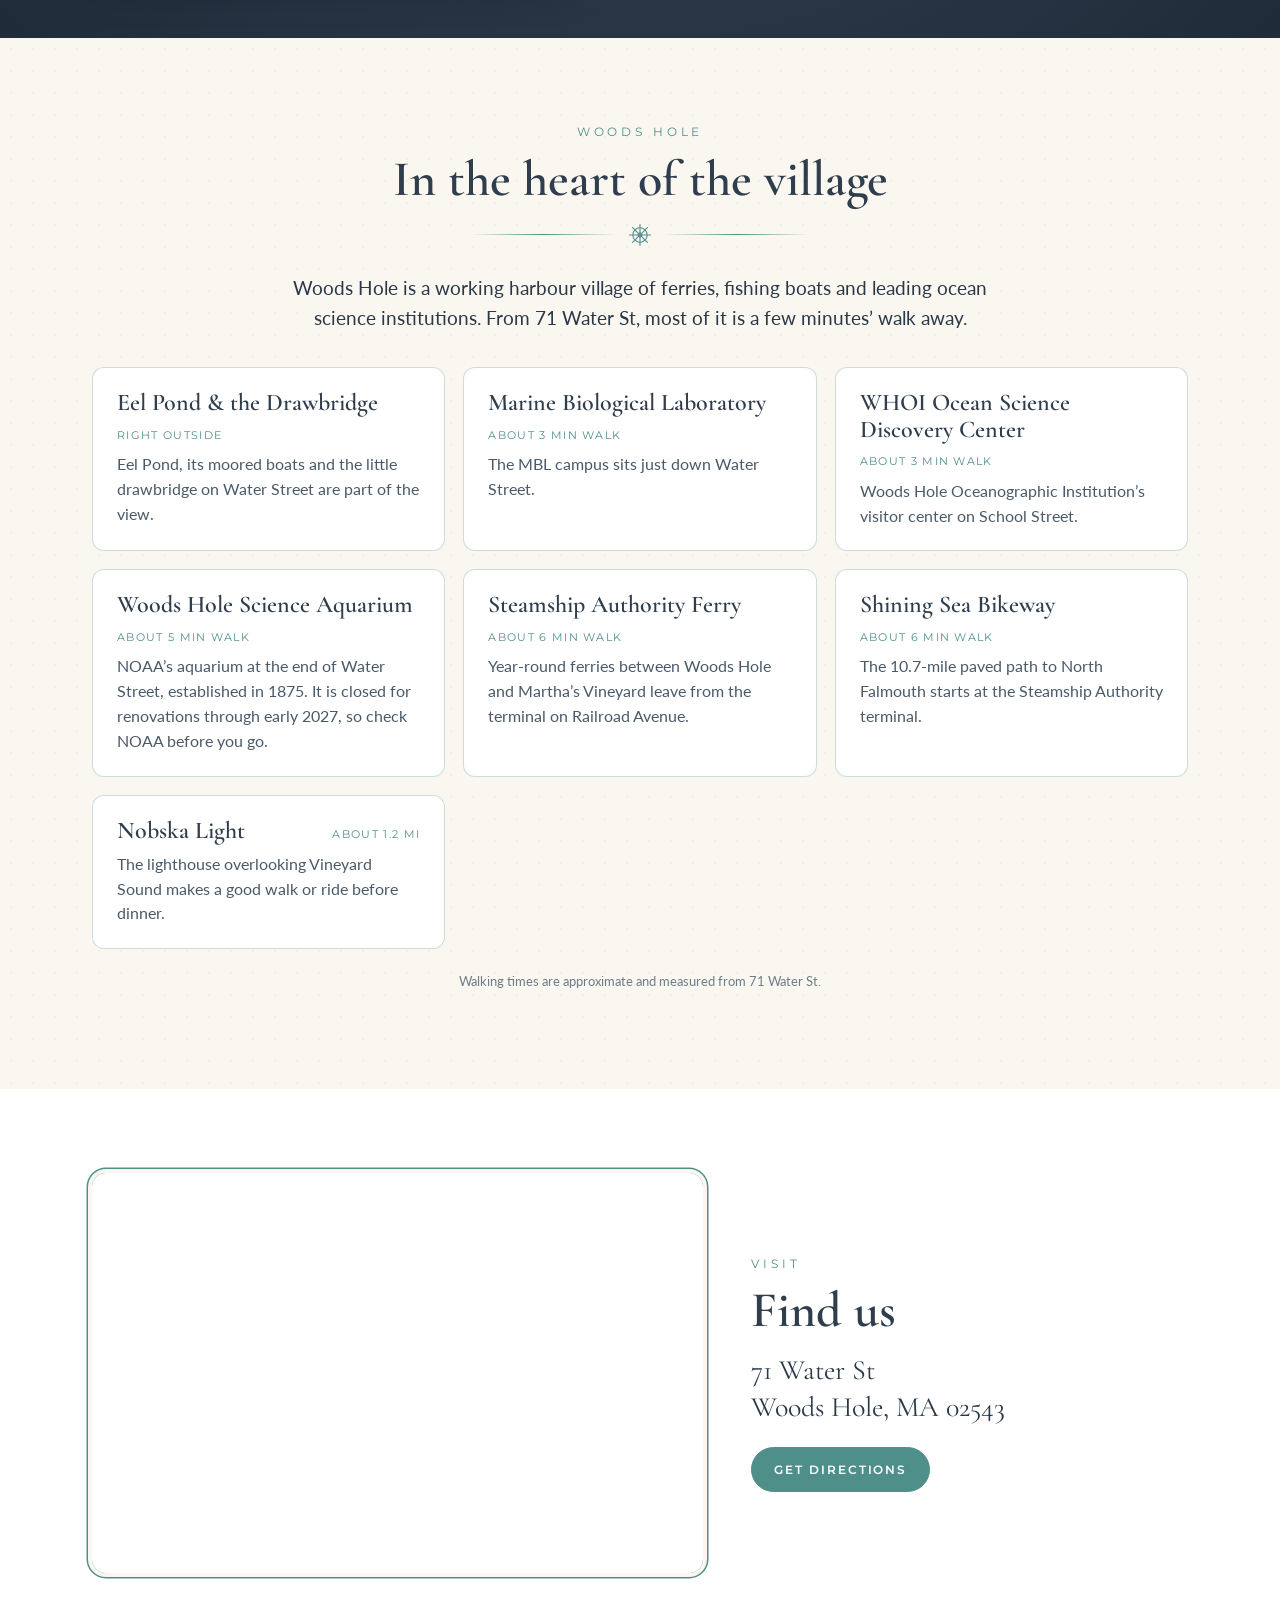
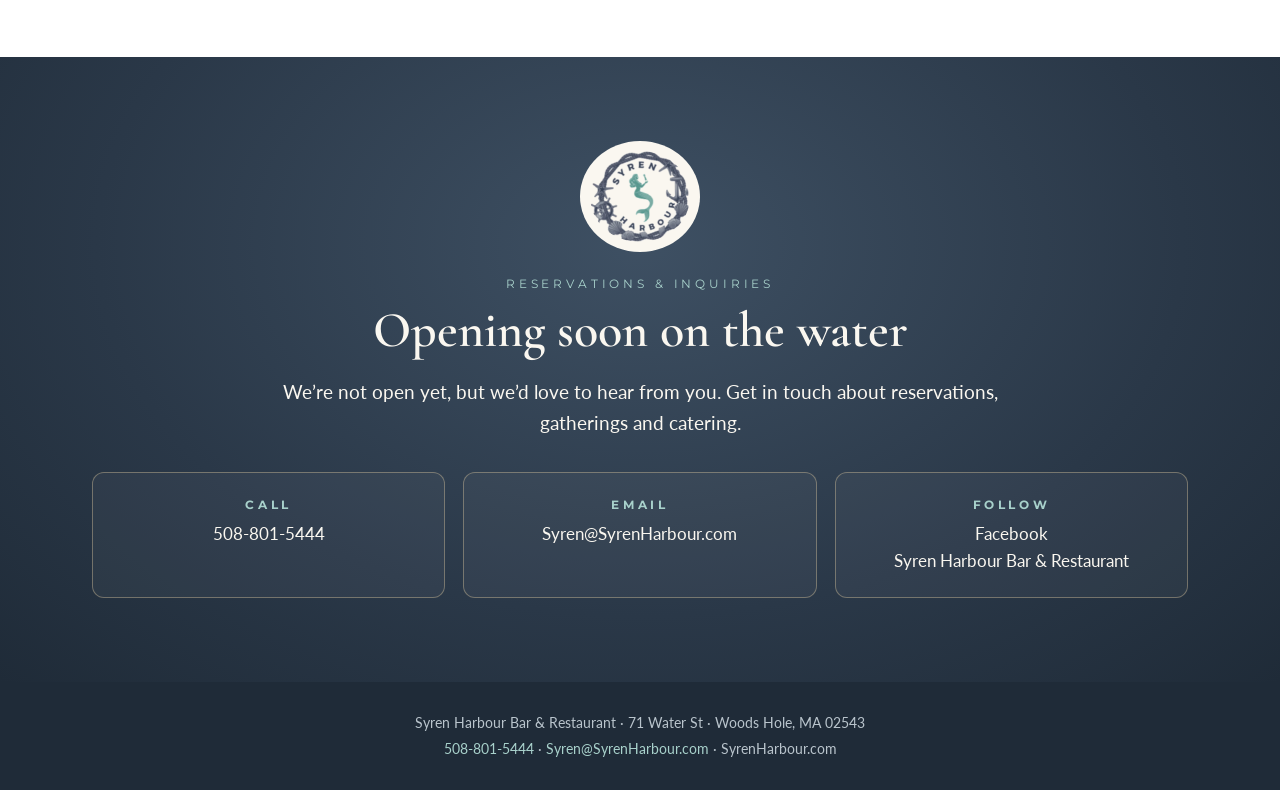
==== commit 9846505e: "Swap in oven pizza photo, remove soup photos" ====
--- a/index.html
+++ b/index.html
@@ -69,7 +69,7 @@
   <div class="center"><p class="eyebrow">Our Food</p><h2>Island flavors, harbour views</h2>
   <div class="divider"><span></span><svg viewBox="0 0 100 100"><use href="#star"/></svg><span></span></div></div>
   <div class="food-grid">
-   <article class="soups"><div class="duo"><img src="img/soup-chicken-pumpkin.webp" alt="Chicken Pumpkin soup" width="800" height="800" loading="lazy"><img src="img/soup-shrimp-bisque.webp" alt="Shrimp Butternut Bisque" width="800" height="800" loading="lazy"></div><div>
+   <article class="txt soups"><svg viewBox="0 0 100 100"><use href="#anchor"/></svg><div>
     <h3>Soups from our kitchen</h3>
     <p>Warm up with our <b>Chicken Pumpkin</b> soup, made with no spice, or a lightly spiced <b>Shrimp Butternut Bisque</b>.</p></div></article>
    <article class="txt"><svg viewBox="0 0 100 100"><use href="#shell"/></svg><div>
@@ -104,7 +104,7 @@
   <div class="center"><p class="eyebrow light">Pizza &amp; Catering</p><h2>Hot from the oven</h2>
   <div class="divider light"><span></span><svg viewBox="0 0 100 100"><use href="#star"/></svg><span></span></div></div>
   <div class="pizza-grid">
-   <figure class="pzphoto"><img src="img/pizza-real.webp" alt="A pizza fresh from the Syren Harbour kitchen" width="1200" height="1200" loading="lazy"></figure>
+   <figure class="pzphoto"><img src="img/pizza-oven.webp" alt="A pizza coming out of the oven at Syren Harbour" width="1000" height="1250" loading="lazy"></figure>
    <div>
     <div class="pz"><div class="item"><div class="line"><span class="nm">Personal Pizza (7&rdquo;)</span></div><ul><li><span>Cheese</span><span class="dots"></span><span class="op">$10</span></li><li><span>Pepperoni</span><span class="dots"></span><span class="op">$12</span></li><li><span>Shrimp</span><span class="dots"></span><span class="op">$16</span></li></ul></div><div class="item"><div class="line"><span class="nm">Flat Bread (7&rdquo;)</span><span class="dots"></span><span class="pr">$14</span></div><ul><li><span>Jerk Chicken Arugula</span></li><li class="nob"><span>with Scotch Bonnet Honey</span></li></ul></div></div>
     <div class="cater">
--- a/style.css
+++ b/style.css
@@ -58,9 +58,8 @@
 .food{background:#fff}
 .food-grid{display:grid;grid-template-columns:1fr 1fr;gap:26px;margin-top:20px}
 .food-grid article{background:var(--cream);border:1px solid rgba(79,143,138,.3);border-radius:14px;padding:30px 32px}
-.food-grid article.soups{grid-column:1/-1;display:grid;grid-template-columns:1.2fr 1fr;gap:34px;align-items:center}
-.duo{display:grid;grid-template-columns:1fr 1fr;gap:14px}
-.duo img{border-radius:12px;aspect-ratio:1;object-fit:cover;width:100%;box-shadow:0 0 0 4px #fff,0 0 0 5.5px var(--teal)}
+.food-grid article.soups{grid-column:1/-1;text-align:center}
+.food-grid article.soups svg{margin:0 auto 10px;display:block}
 .food-grid article.txt svg{width:34px;height:34px;color:var(--teal);margin-bottom:10px}
 .food-grid h3{font-size:30px;color:var(--slate);margin-bottom:10px}
 .food-grid p{margin:0}
@@ -88,9 +87,9 @@
 .mains .main{padding:18px 0;border-bottom:1px solid rgba(79,143,138,.2);margin:0}
 .mains .main:last-child{border:0}
 /* pizza */
-.pizza-grid{display:grid;grid-template-columns:1fr 1fr;gap:48px;align-items:center;margin-top:10px}
+.pizza-grid{display:grid;grid-template-columns:.85fr 1fr;gap:48px;align-items:center;margin-top:10px}
 .pzphoto{margin:0;border-radius:16px;overflow:hidden;box-shadow:0 0 0 5px var(--cream),0 0 0 7px var(--sand),0 20px 50px rgba(0,0,0,.45)}
-.pzphoto img{width:100%;aspect-ratio:1;object-fit:cover}
+.pzphoto img{width:100%;aspect-ratio:4/5;object-fit:cover}
 .pz .item{background:rgba(255,255,255,.05);border:1px solid rgba(201,185,148,.35);border-radius:12px;padding:20px 24px}
 .dark .nm{color:var(--cream)}.dark .dots{border-color:rgba(201,185,148,.5)}.dark .pr,.dark .op{color:var(--sea)}.dark .item li{color:#d8dde2}.dark .item li::before{background:var(--sea)}
 .cater{background:var(--cream);color:var(--ink);border-radius:14px;padding:24px 26px;text-align:center;margin-top:6px}
@@ -133,7 +132,8 @@
  section{padding:60px 0}
  .hero{padding:40px 0 56px}
  .hero-grid,.pizza-grid,.visit-grid{grid-template-columns:1fr;gap:36px}
- .food-grid,.food-grid article.soups{grid-template-columns:1fr}
+ .food-grid{grid-template-columns:1fr}
+ .pzphoto{max-width:460px;margin:0 auto}
  .food-grid article{padding:24px 22px}
  .cols2{column-count:1}
  .cgrid{grid-template-columns:1fr}
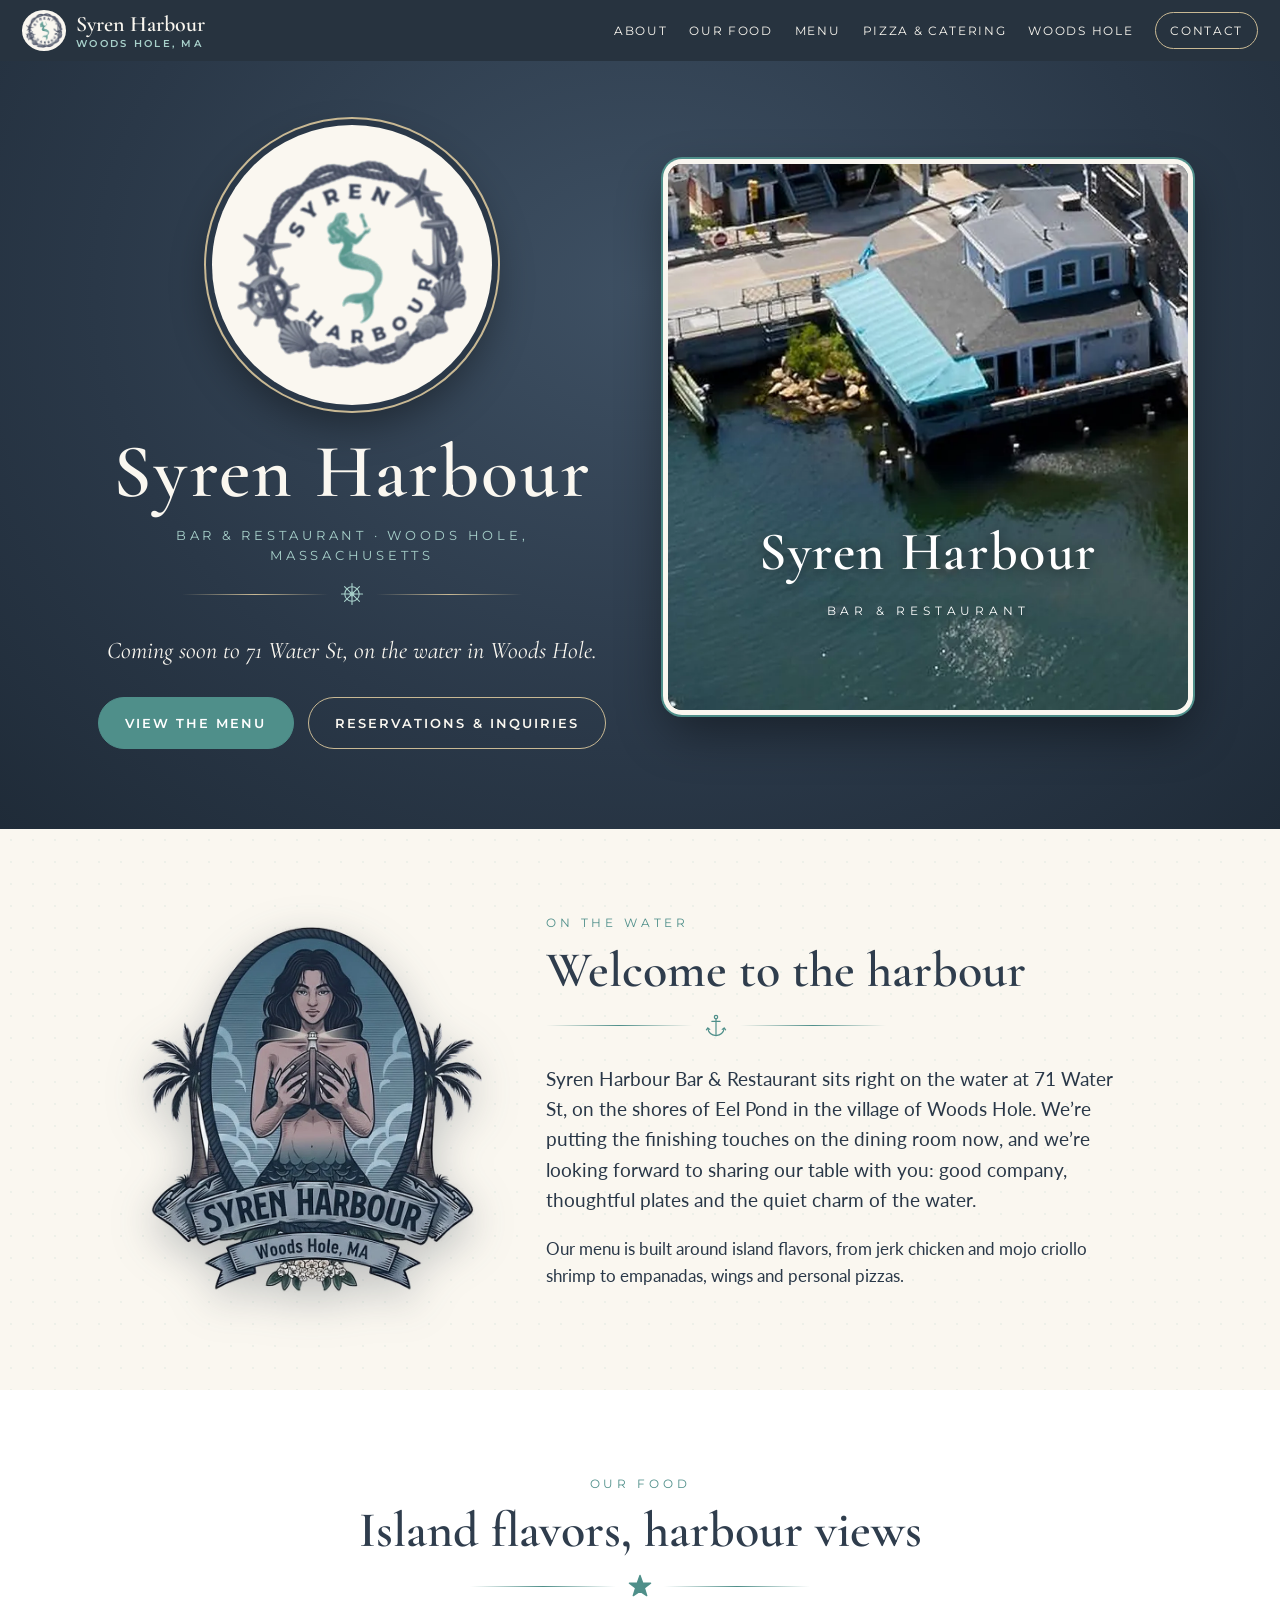
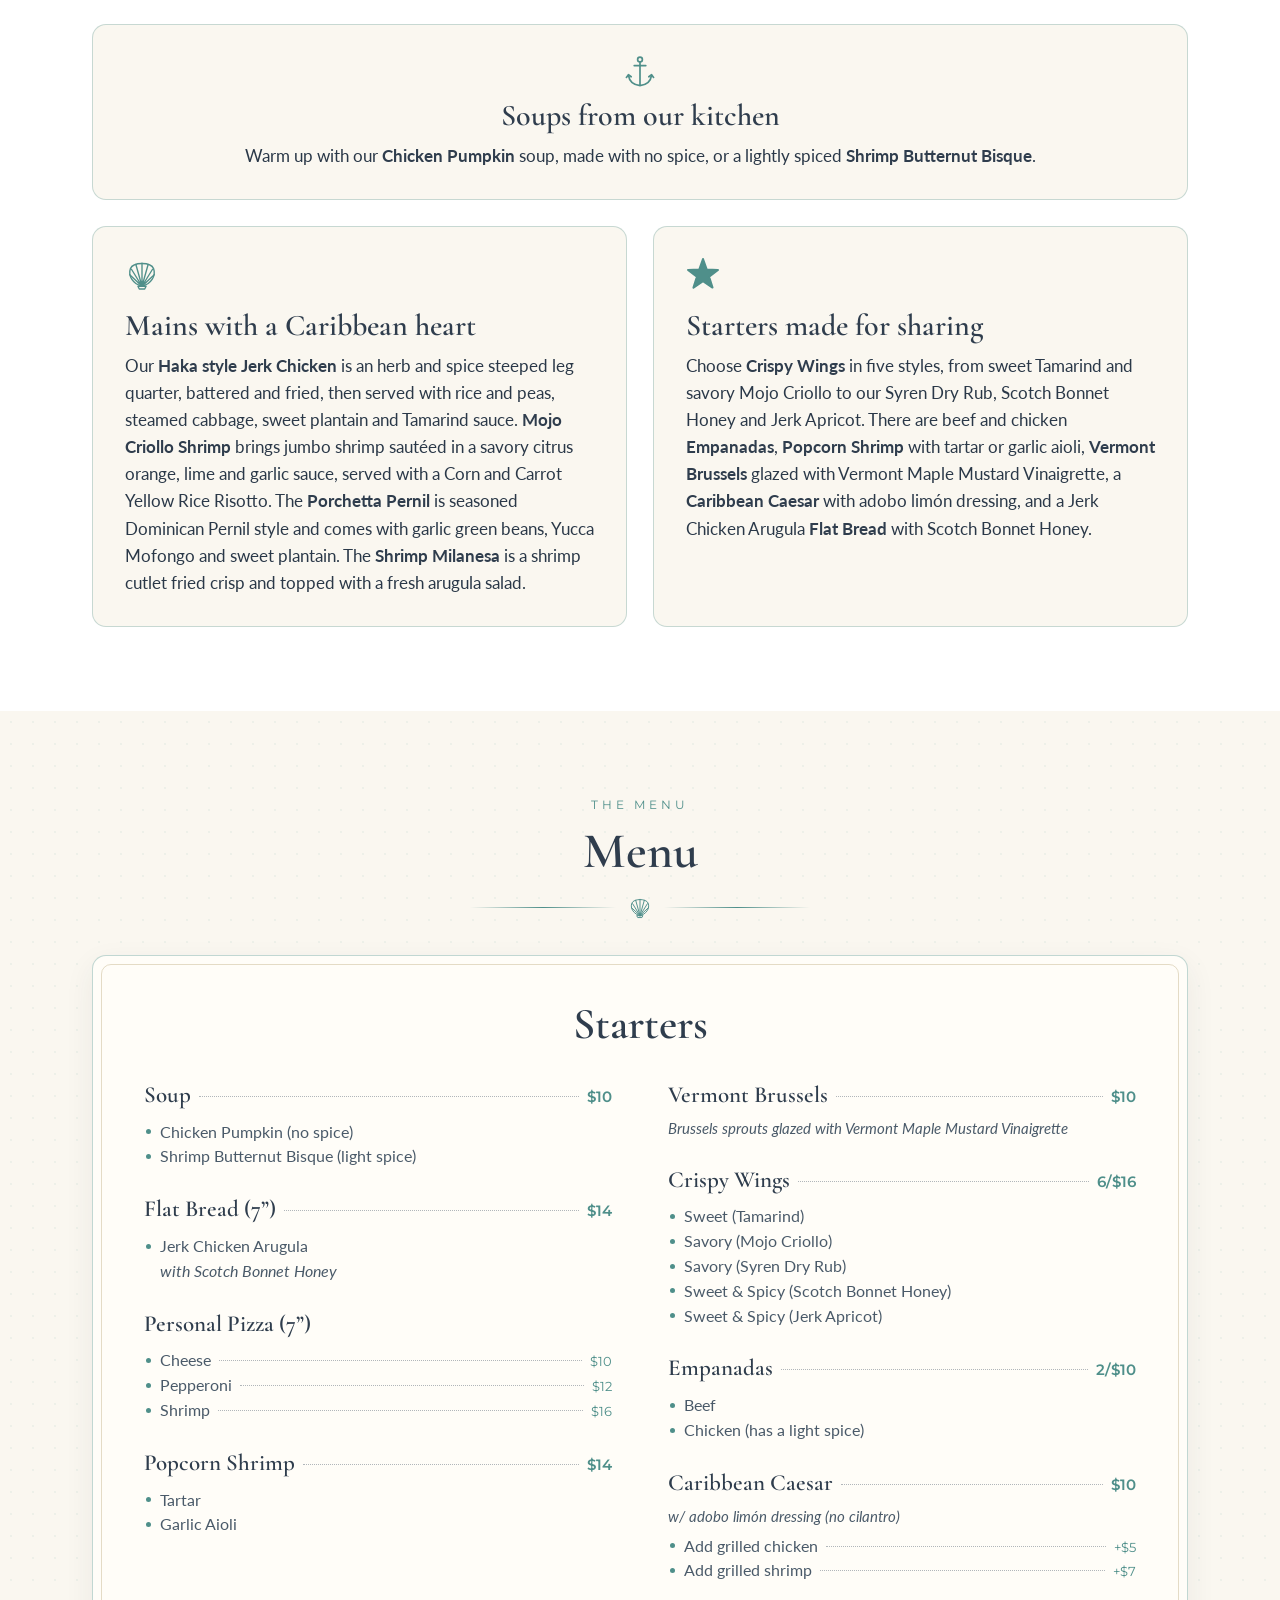
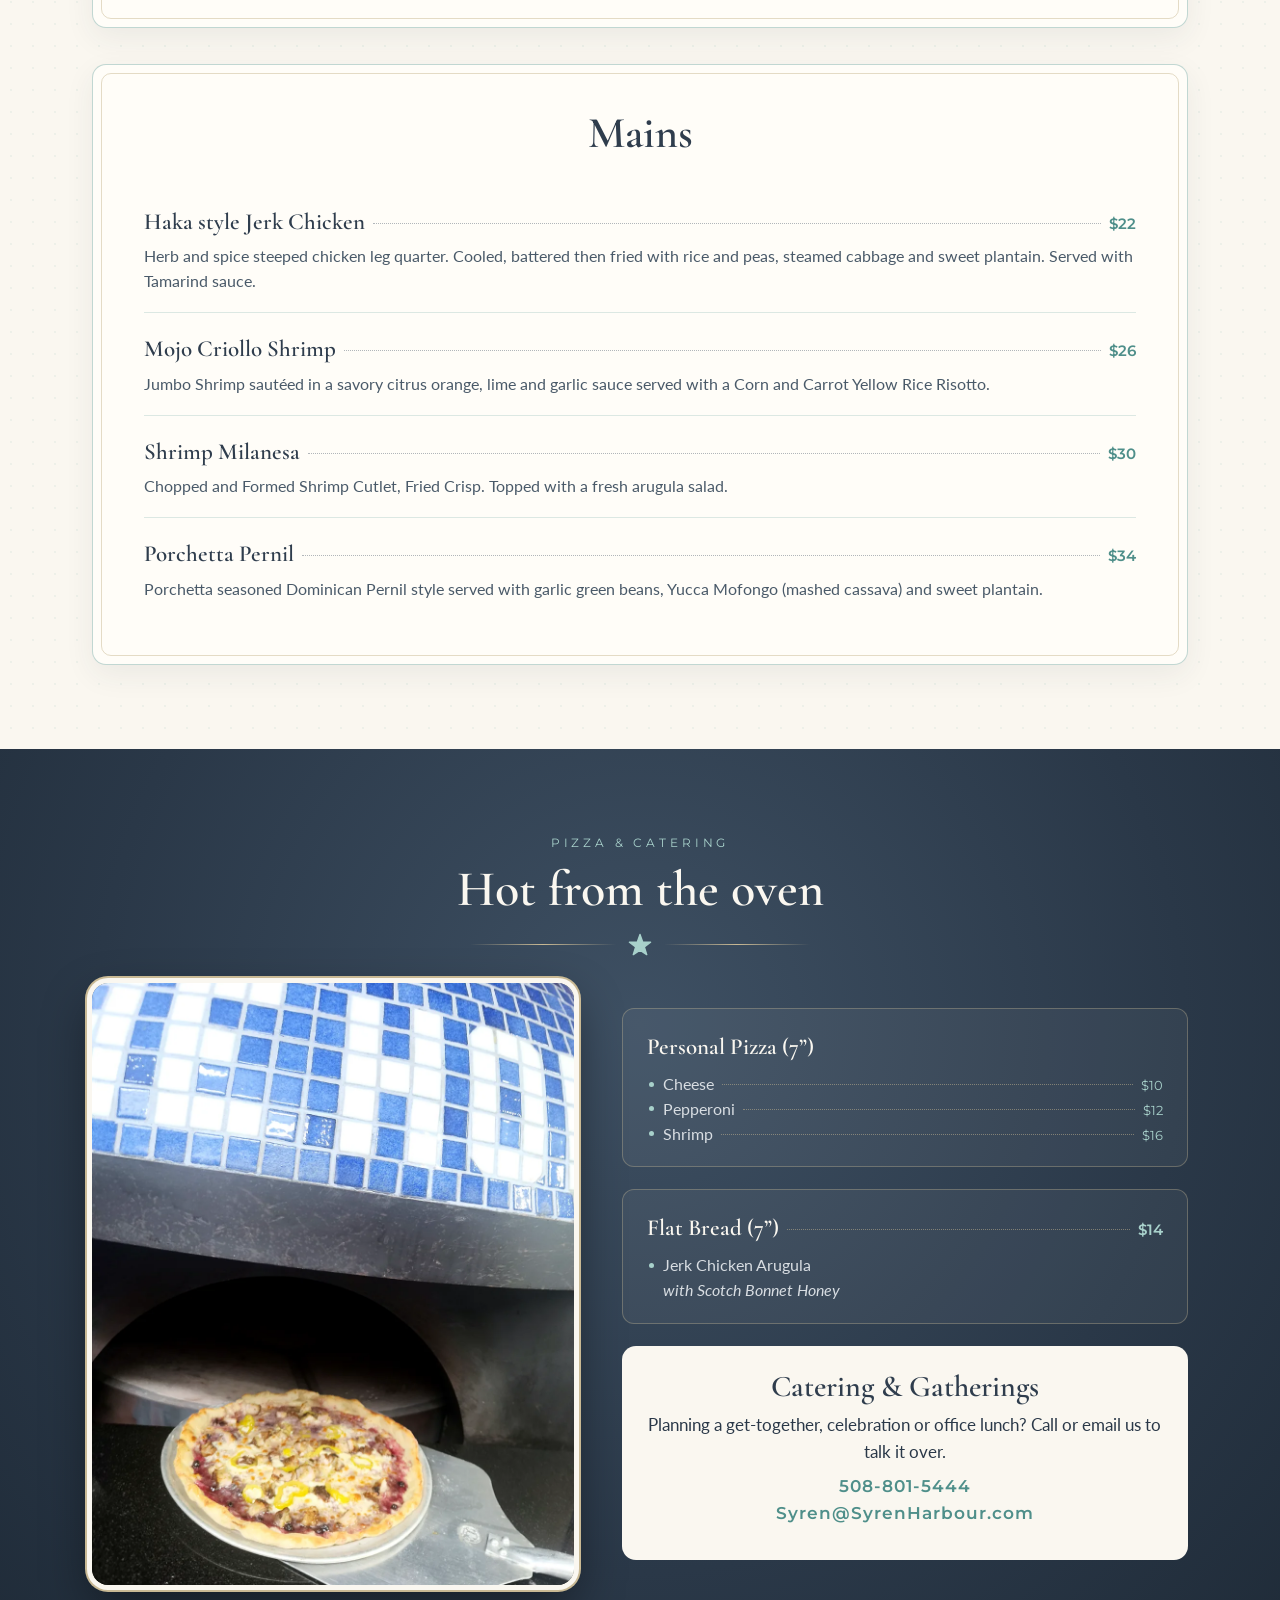
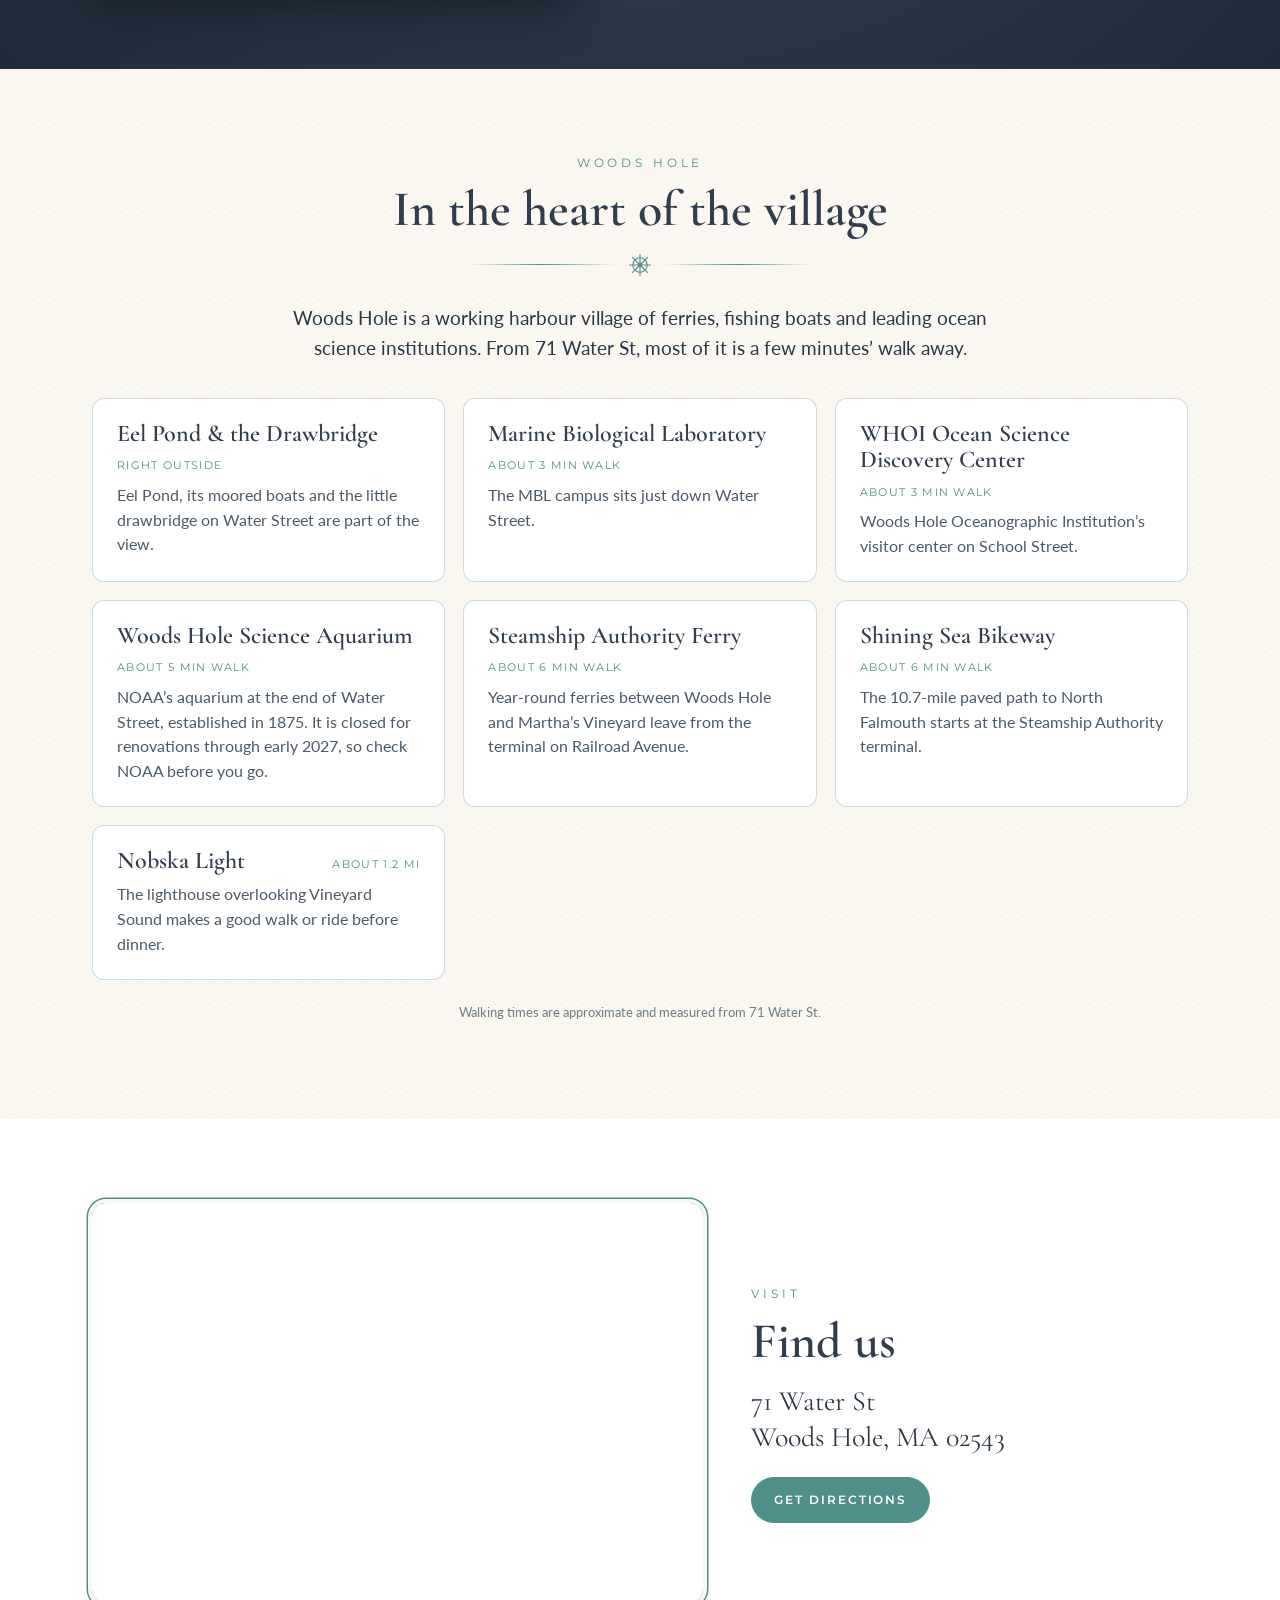
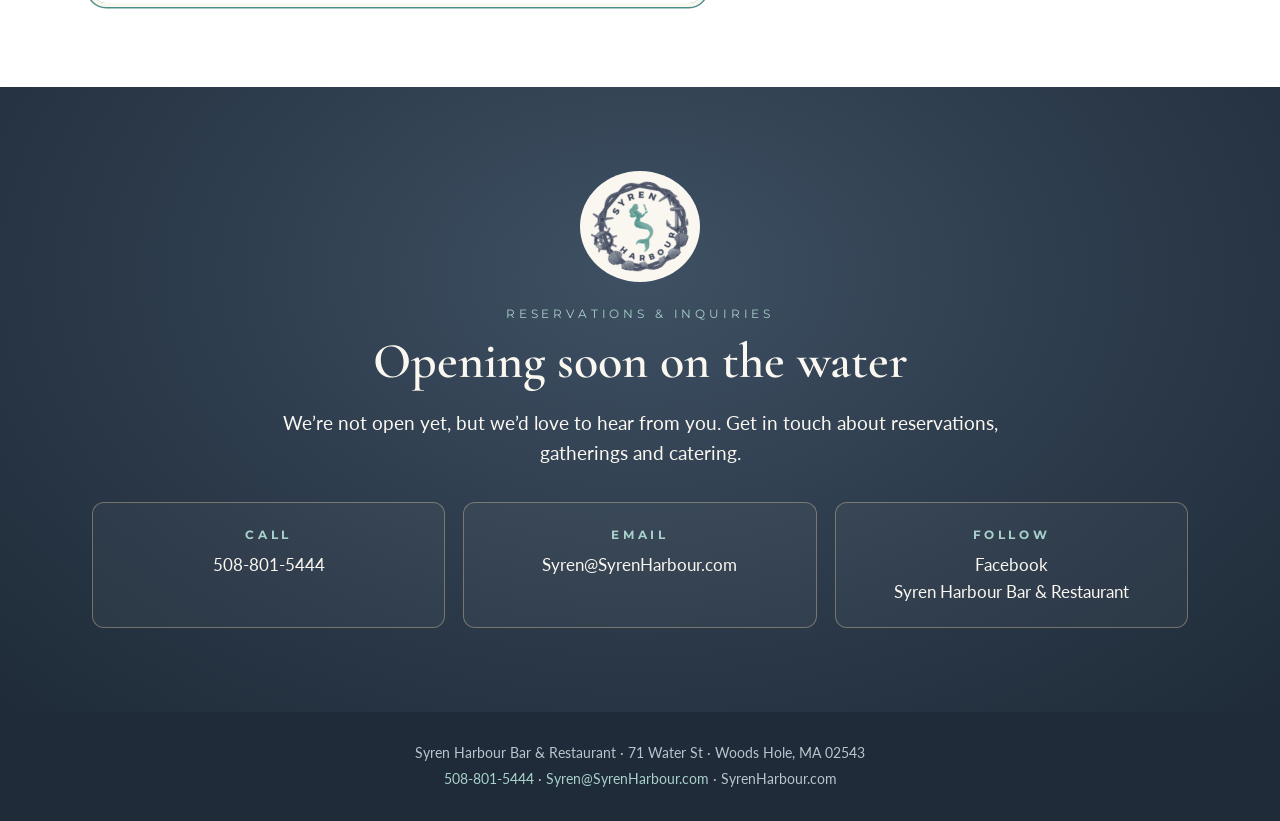
==== commit d9ed5fdb: "Add mermaid emblem to About section" ====
--- a/index.html
+++ b/index.html
@@ -55,12 +55,15 @@
 </section>
 
 <section id="about" class="cream pat">
- <div class="wrap narrow center">
+ <div class="wrap about-grid">
+  <figure class="emblem"><img src="img/emblem.webp" alt="Syren Harbour emblem: mermaid holding a lighthouse, Woods Hole, MA" width="760" height="820" loading="lazy"></figure>
+  <div class="about-txt">
   <p class="eyebrow">On the Water</p>
   <h2>Welcome to the harbour</h2>
   <div class="divider"><span></span><svg viewBox="0 0 100 100"><use href="#anchor"/></svg><span></span></div>
   <p class="lead">Syren Harbour Bar &amp; Restaurant sits right on the water at 71 Water St, on the shores of Eel Pond in the village of Woods Hole. We&rsquo;re putting the finishing touches on the dining room now, and we&rsquo;re looking forward to sharing our table with you: good company, thoughtful plates and the quiet charm of the water.</p>
   <p>Our menu is built around island flavors, from jerk chicken and mojo criollo shrimp to empanadas, wings and personal pizzas.</p>
+ </div>
  </div>
 </section>
 
--- a/style.css
+++ b/style.css
@@ -54,6 +54,11 @@
 .ovr{position:absolute;left:0;right:0;bottom:16%;text-align:center;color:#fff;text-shadow:0 2px 14px rgba(0,0,0,.55)}
 .ovr b{display:block;font-family:'Cormorant Garamond',serif;font-weight:600;font-size:clamp(34px,4.6vw,54px);letter-spacing:.03em}
 .ovr span{font-family:Montserrat,sans-serif;font-size:12px;letter-spacing:.4em;text-transform:uppercase}
+/* about */
+.about-grid{display:grid;grid-template-columns:auto 1fr;gap:64px;align-items:center;max-width:1040px}
+.emblem{margin:0;width:340px}
+.emblem img{width:100%;filter:drop-shadow(0 14px 22px rgba(42,56,72,.28))}
+.about-txt .divider{margin-left:0}
 /* food */
 .food{background:#fff}
 .food-grid{display:grid;grid-template-columns:1fr 1fr;gap:26px;margin-top:20px}
@@ -136,6 +141,9 @@
  .pzphoto{max-width:460px;margin:0 auto}
  .food-grid article{padding:24px 22px}
  .cols2{column-count:1}
+ .about-grid{grid-template-columns:1fr;gap:30px;text-align:center}
+ .emblem{width:min(250px,70vw);margin:0 auto}
+ .about-txt .divider{margin-left:auto}
  .cgrid{grid-template-columns:1fr}
  .map iframe{height:300px}
 }
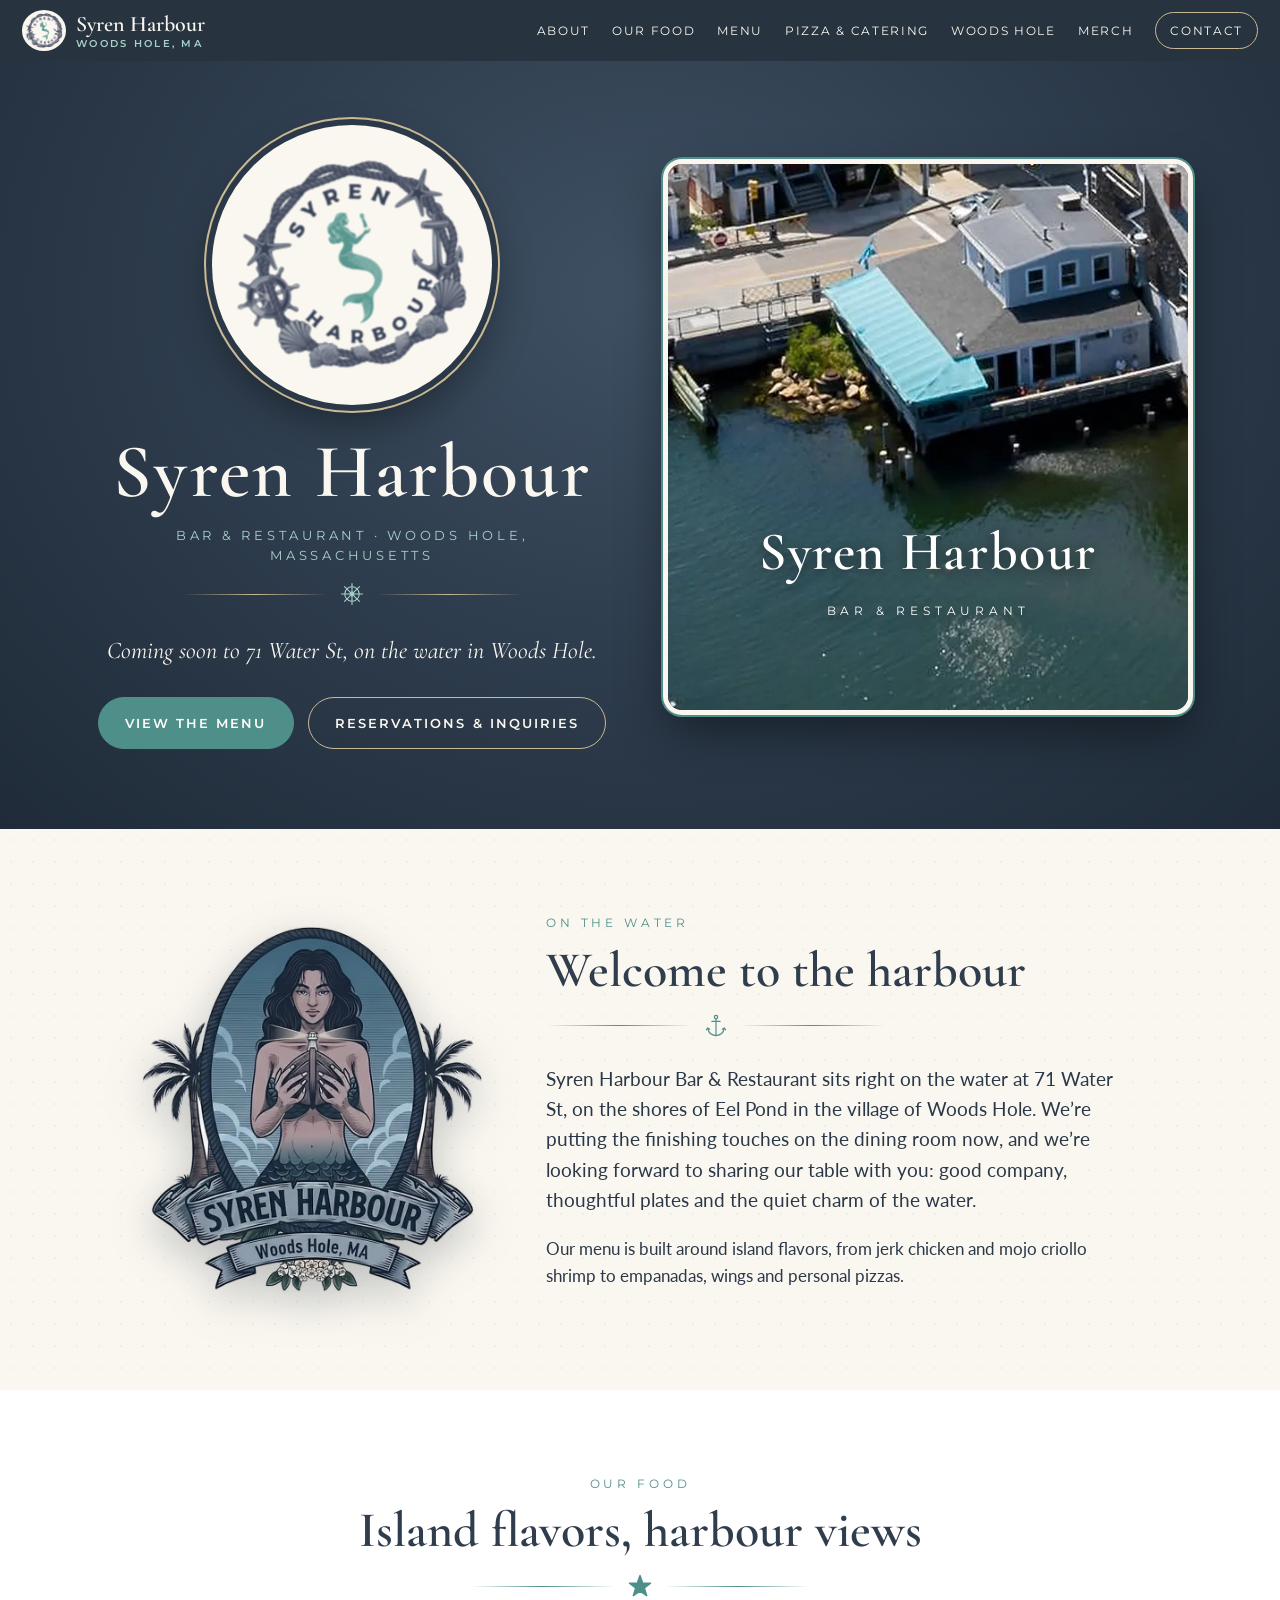
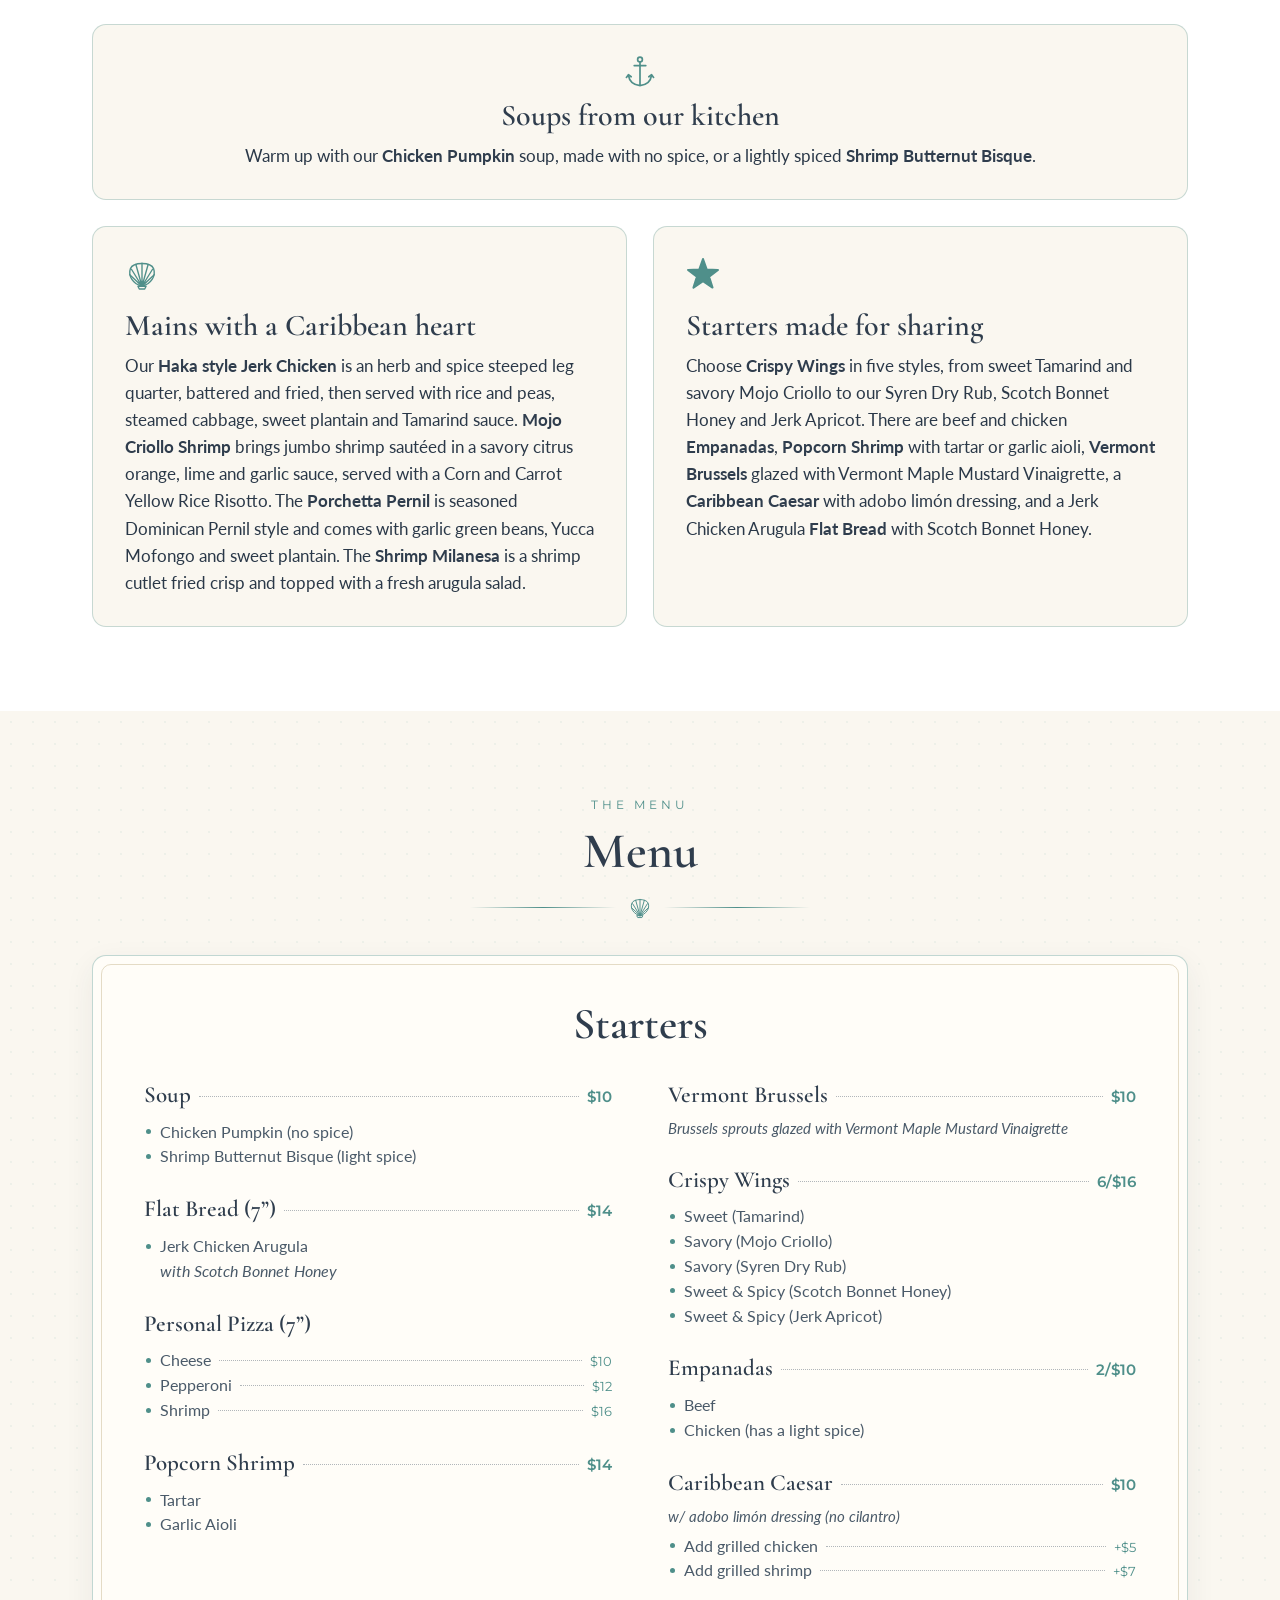
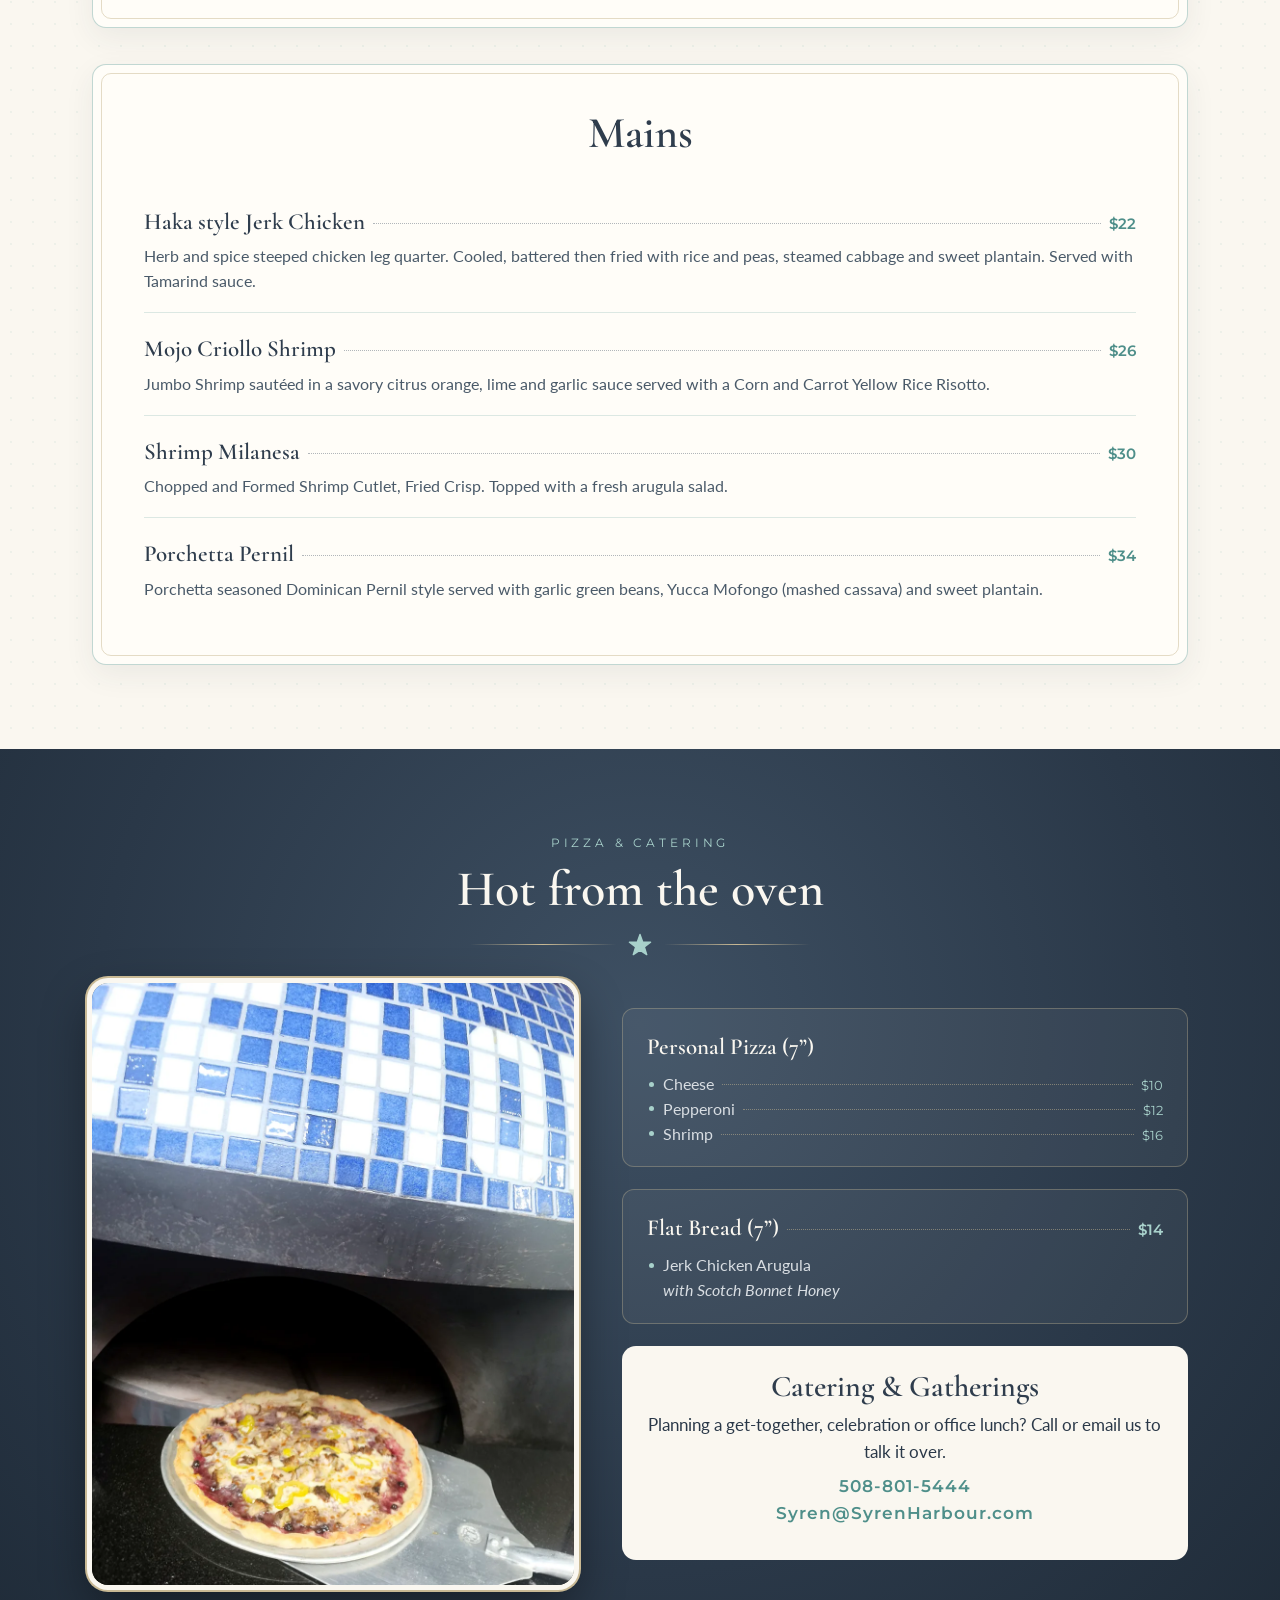
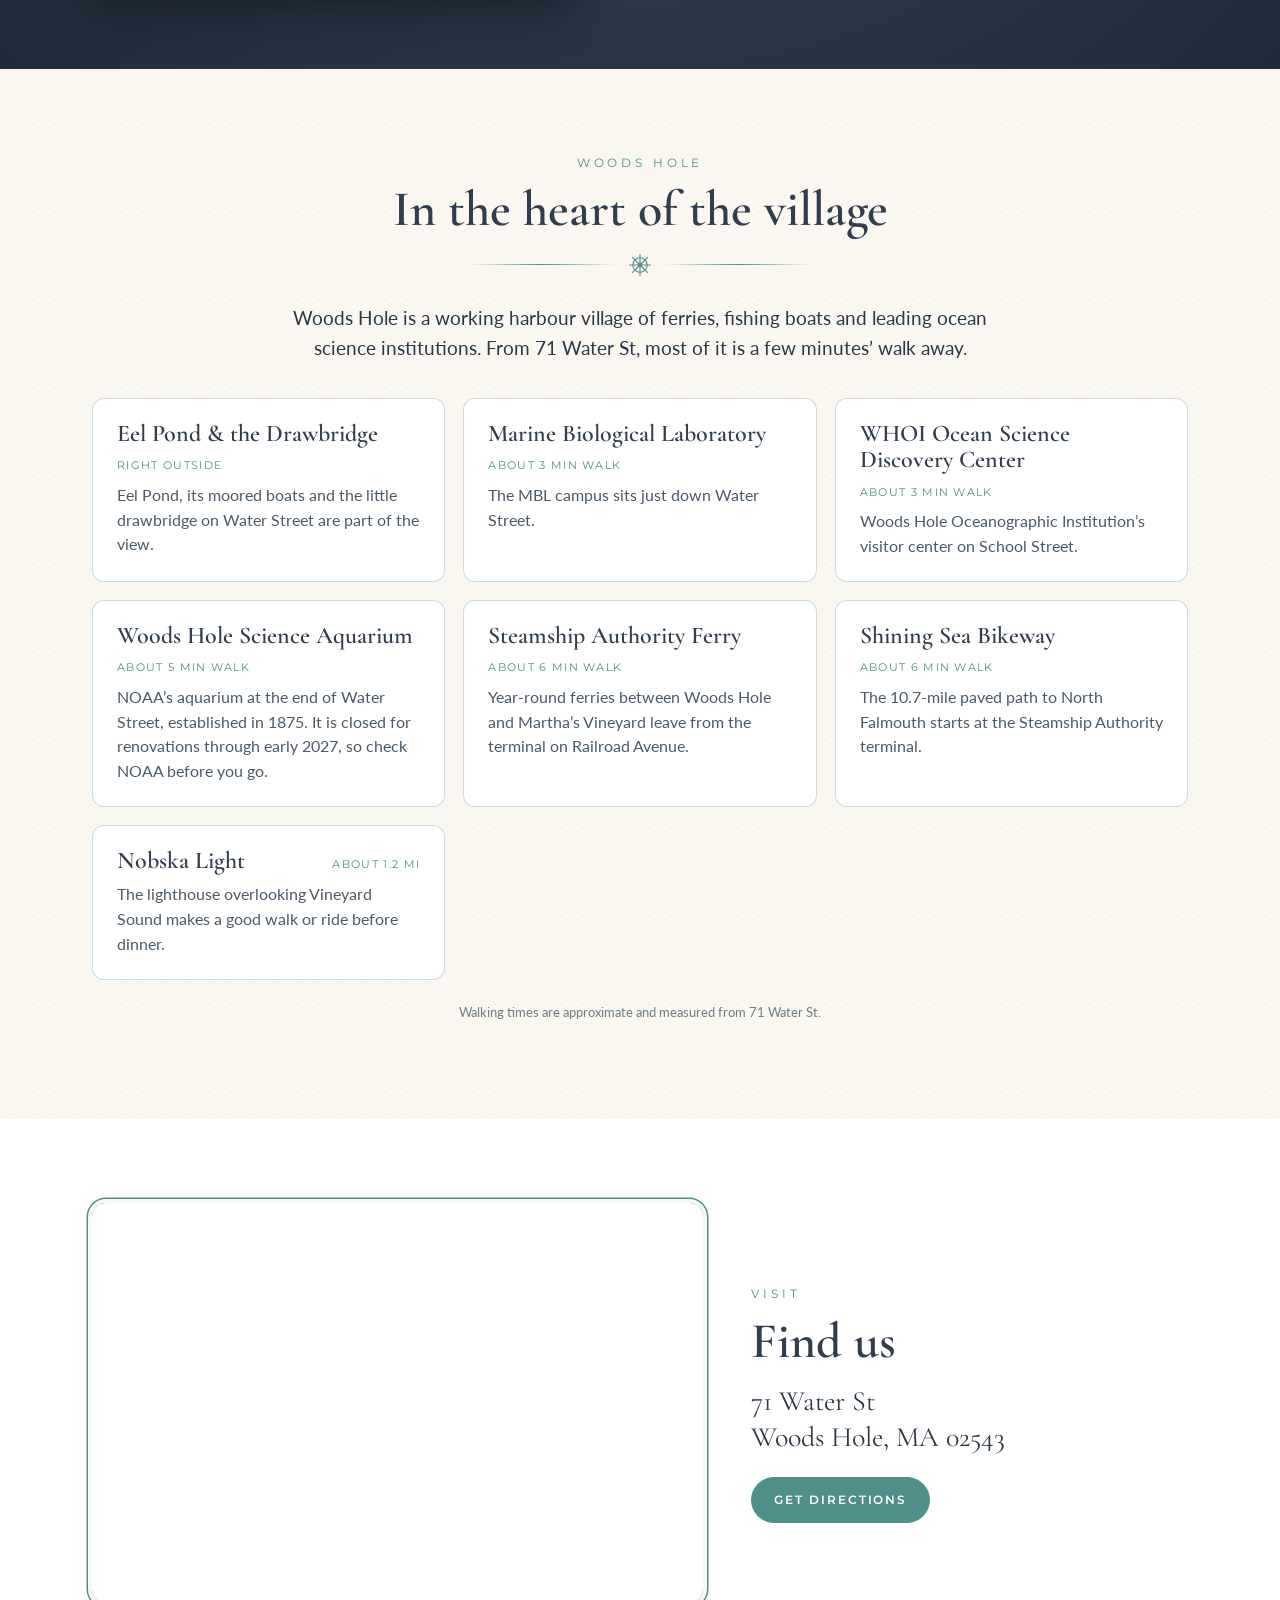
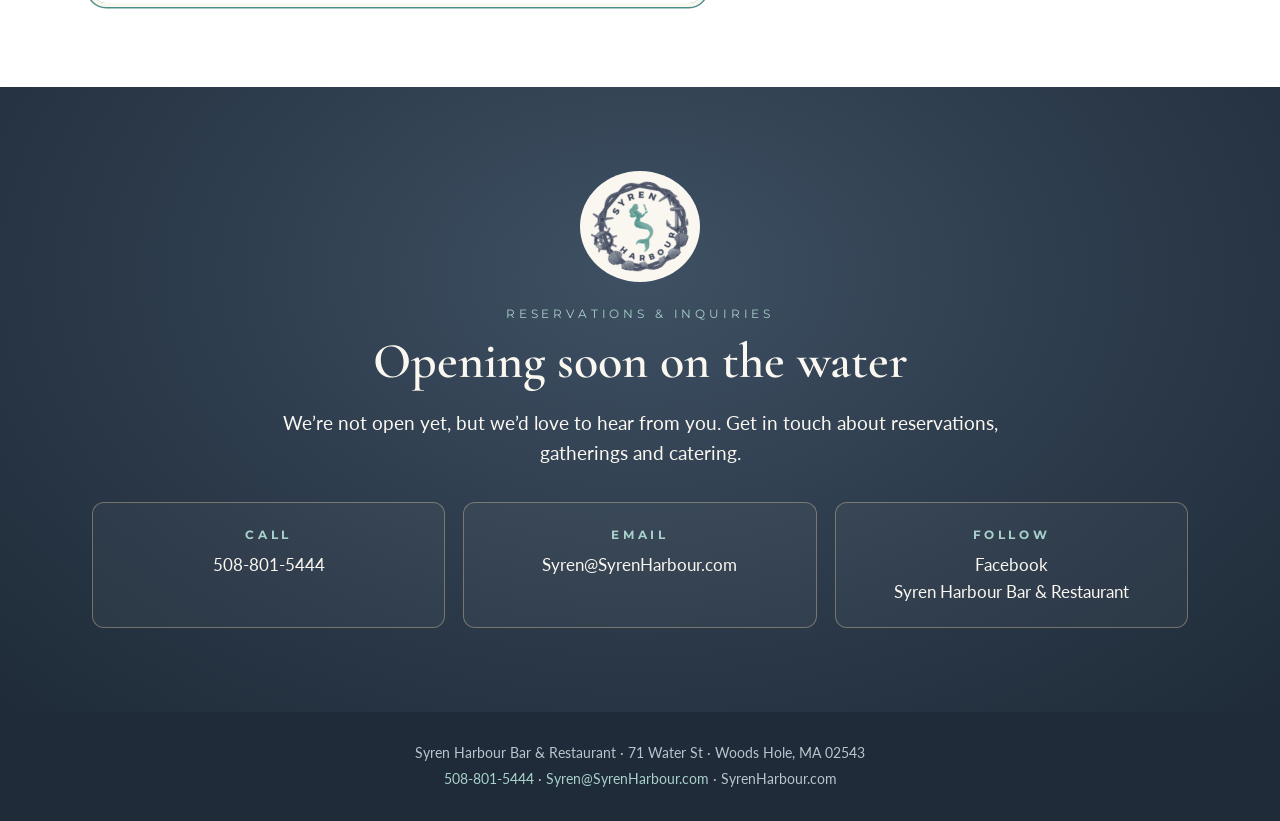
==== commit 5f9e9f91: "Add merch page" ====
--- a/index.html
+++ b/index.html
@@ -34,7 +34,7 @@
 <header class="nav" id="top">
  <a class="brand" href="#top"><img src="img/logo-sm.webp" alt="" width="44" height="40"><span>Syren Harbour<small>Woods Hole, MA</small></span></a>
  <input type="checkbox" id="nt" aria-label="Open menu"><label for="nt" class="burger" aria-hidden="true"><i></i><i></i><i></i></label>
- <nav><a href="#about">About</a><a href="#food">Our Food</a><a href="#menu">Menu</a><a href="#pizza">Pizza &amp; Catering</a><a href="#neighborhood">Woods Hole</a><a href="#contact" class="cta">Contact</a></nav>
+ <nav><a href="#about">About</a><a href="#food">Our Food</a><a href="#menu">Menu</a><a href="#pizza">Pizza &amp; Catering</a><a href="#neighborhood">Woods Hole</a><a href="merch.html">Merch</a><a href="#contact" class="cta">Contact</a></nav>
 </header>
 
 <section class="hero dark">
--- a/style.css
+++ b/style.css
@@ -147,3 +147,17 @@
  .cgrid{grid-template-columns:1fr}
  .map iframe{height:300px}
 }
+/* merch */
+.merch-hero{padding:80px 0 70px}
+.merch-hero h1{font-size:clamp(44px,6vw,68px)}
+.soonpill{display:inline-block;margin-top:10px;font-family:Montserrat,sans-serif;font-size:12px;letter-spacing:.2em;text-transform:uppercase;color:var(--ink);background:var(--sand);padding:10px 20px;border-radius:30px}
+.products{display:grid;grid-template-columns:repeat(3,1fr);gap:28px}
+.product{background:#fff;border:1px solid rgba(79,143,138,.3);border-radius:16px;padding:26px 26px 30px;text-align:center;display:flex;flex-direction:column;box-shadow:0 10px 30px rgba(42,56,72,.07)}
+.mock{background:linear-gradient(180deg,#eef4f3,#e2ecea);border-radius:12px;padding:22px;margin-bottom:20px}
+.mock svg{width:100%;height:auto;max-height:300px;filter:drop-shadow(0 10px 14px rgba(42,56,72,.18))}
+.product h2{font-size:32px}
+.product p{margin:8px 0 0;color:#4a5a69}
+.product .price{font-family:Montserrat,sans-serif;font-size:12px;letter-spacing:.18em;text-transform:uppercase;color:var(--teal);margin:14px 0 18px}
+.product .btn{margin-top:auto}
+.nav nav a.current{color:var(--sea)}
+@media (max-width:900px){.products{grid-template-columns:1fr;max-width:440px;margin:0 auto}}
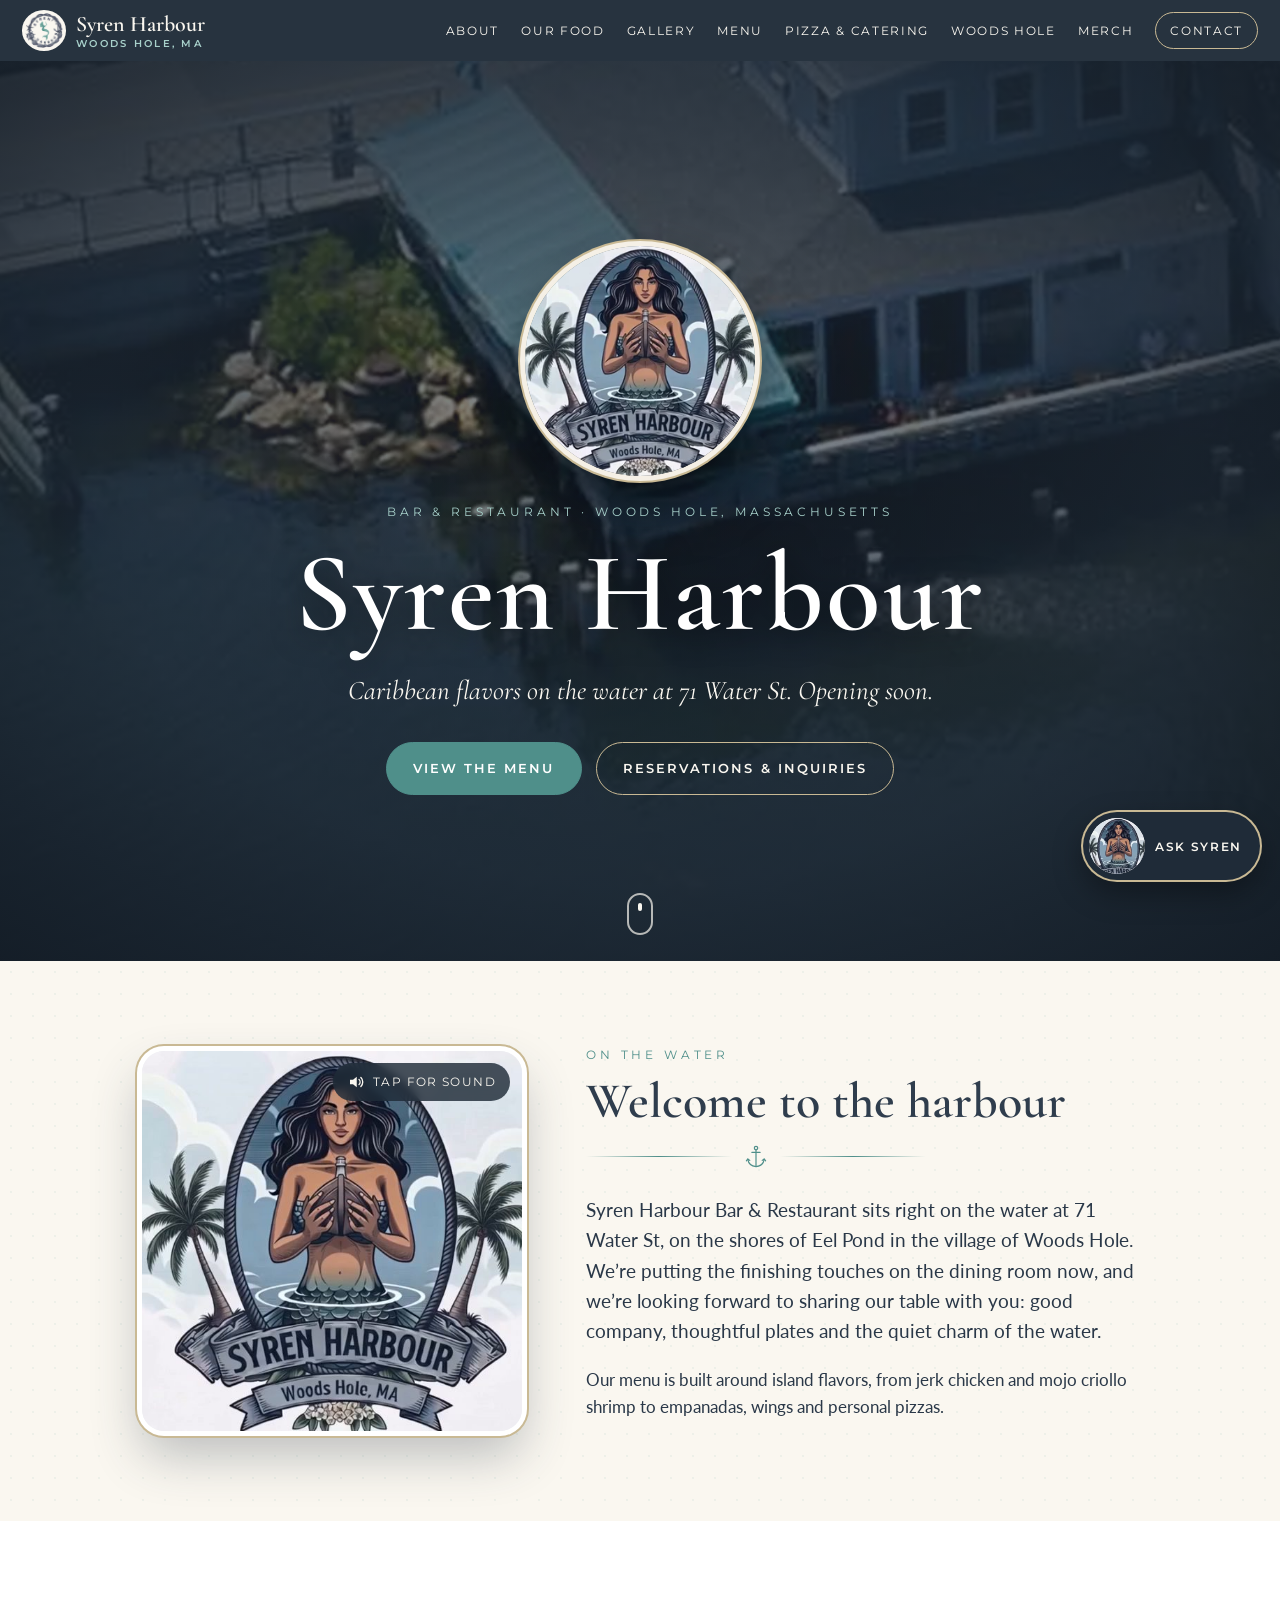
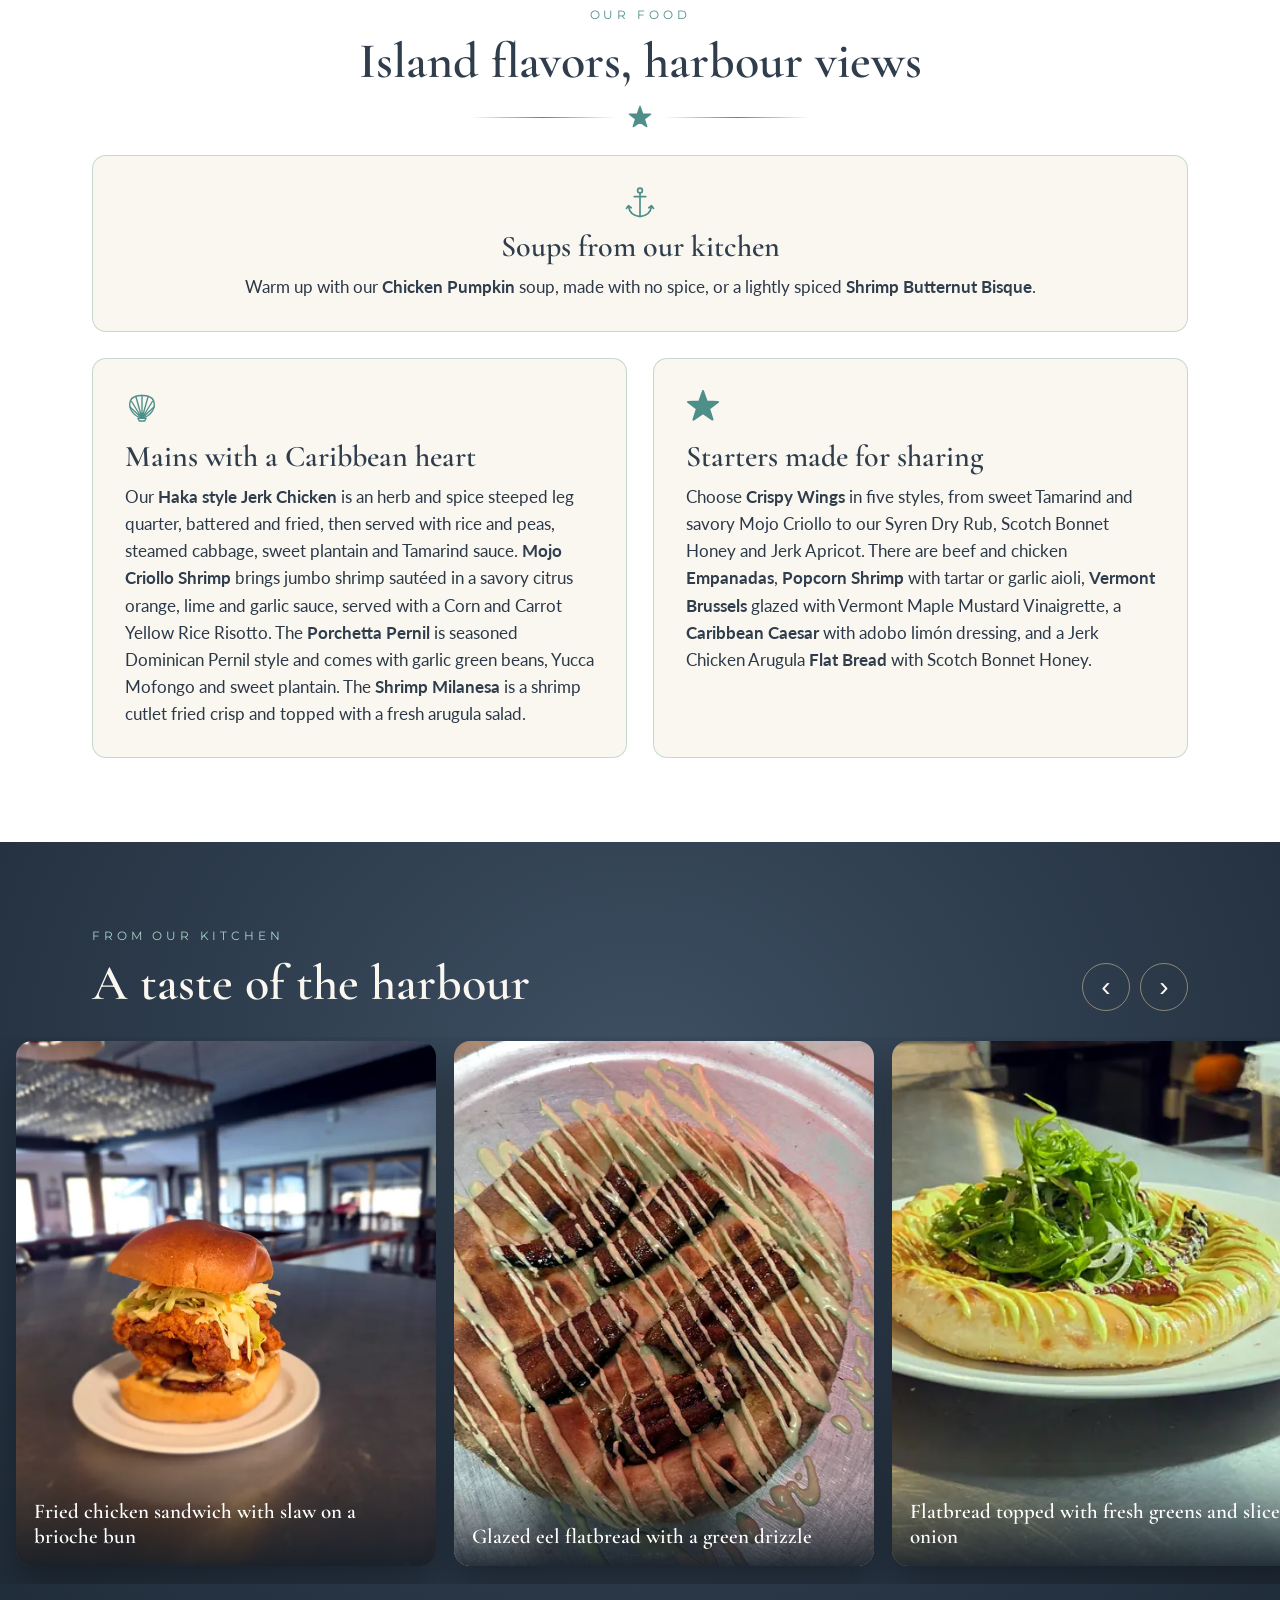
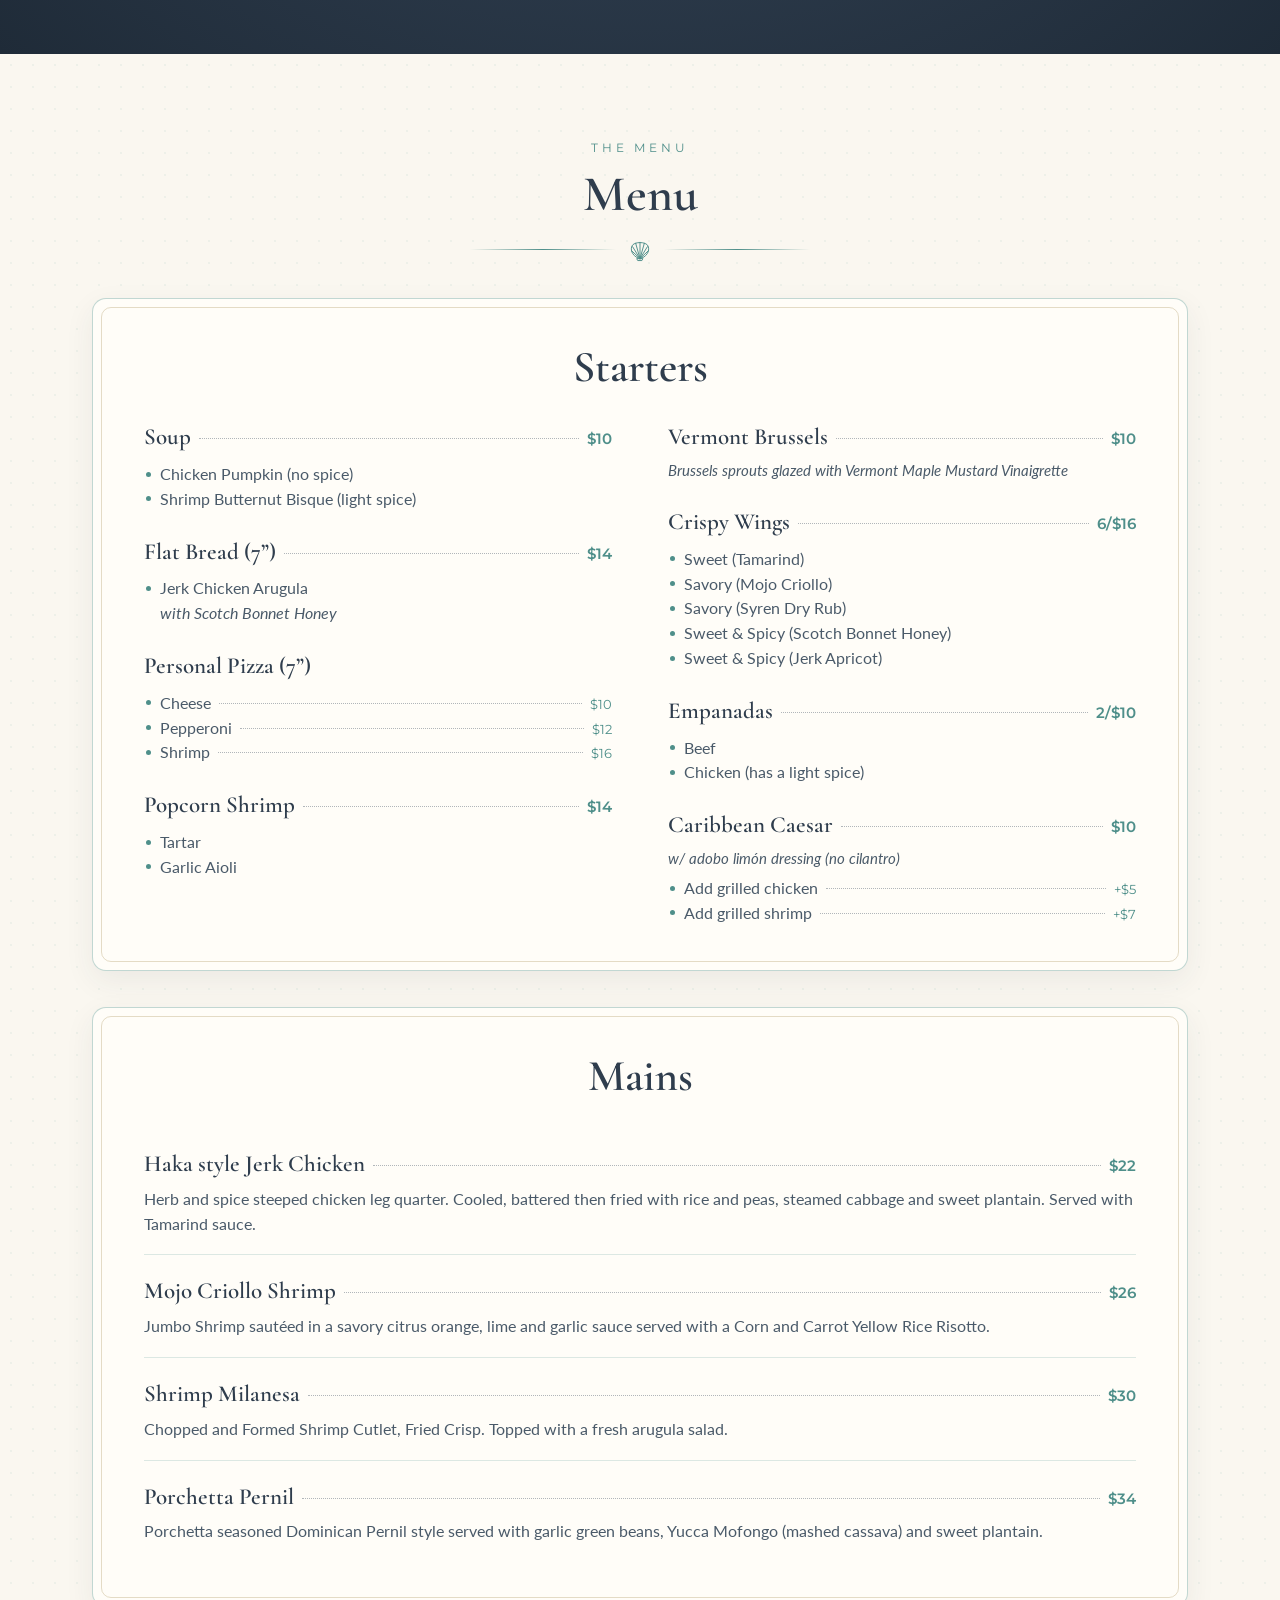
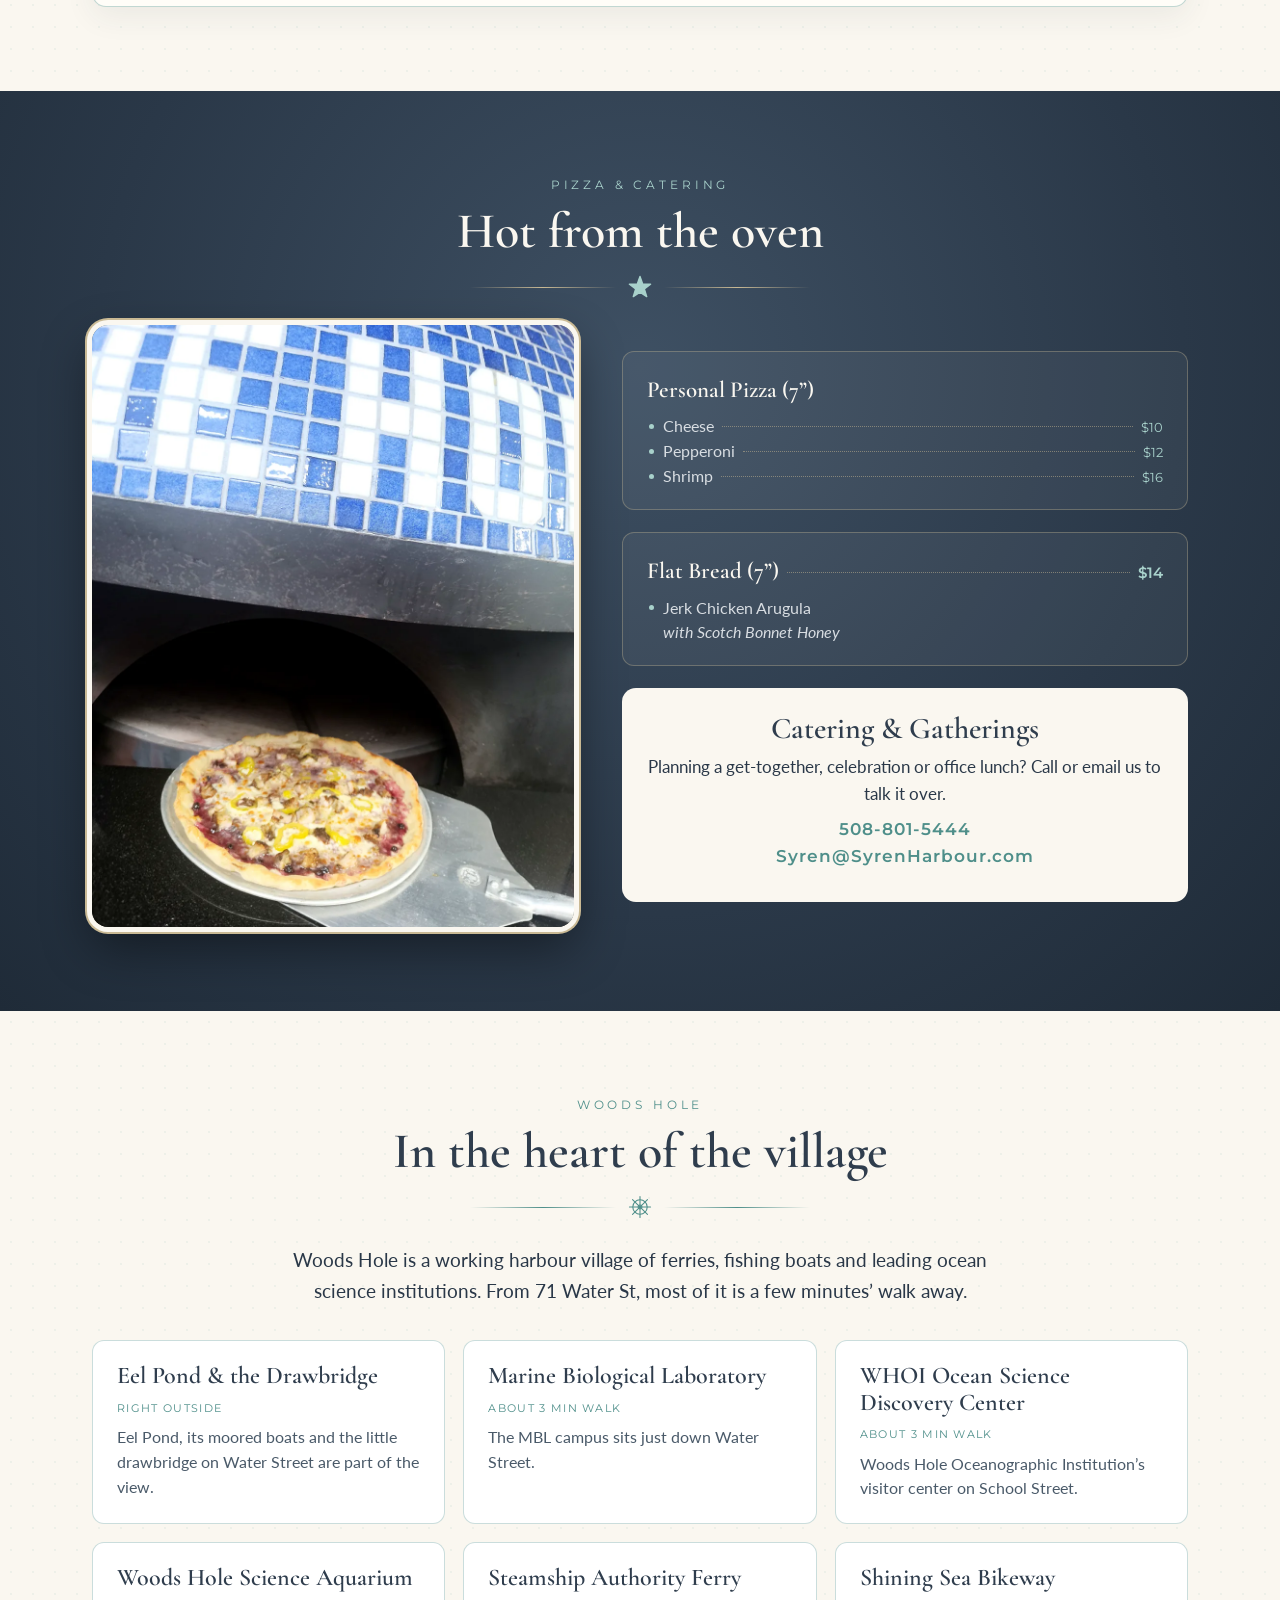
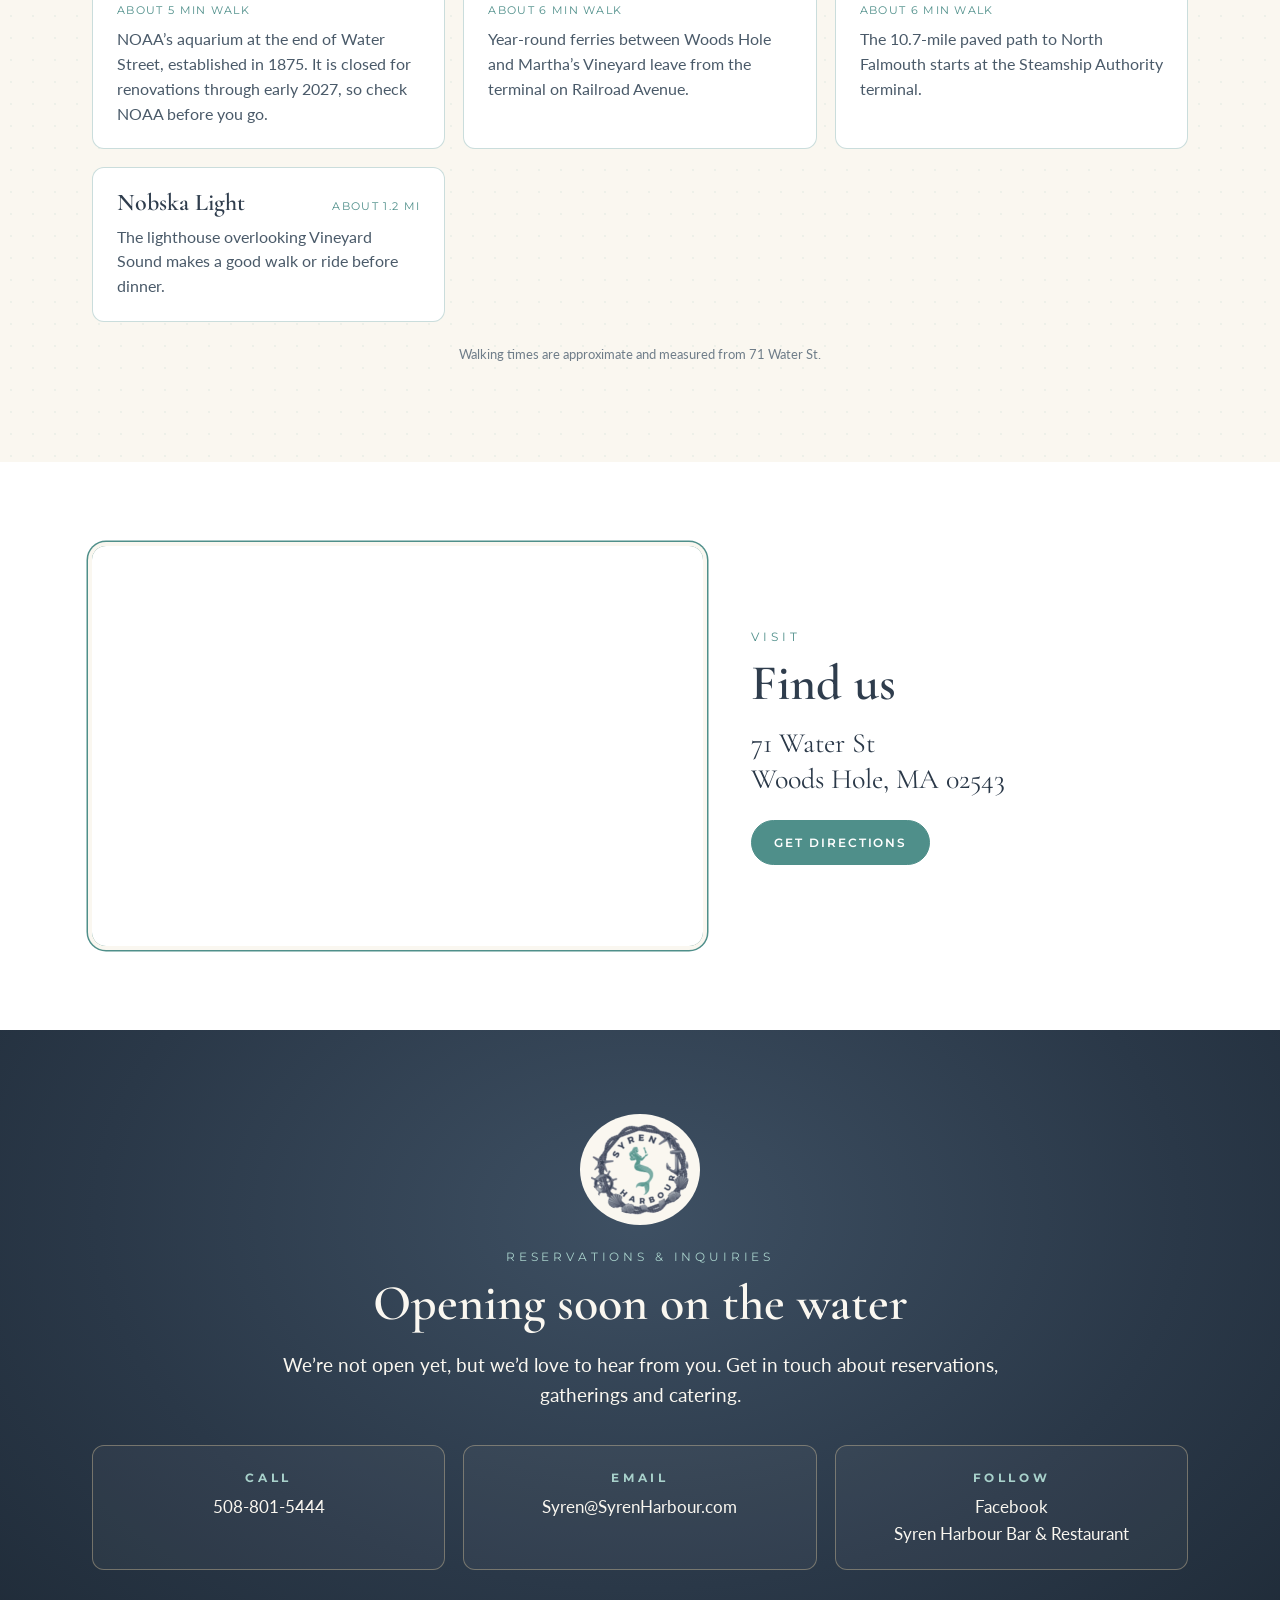
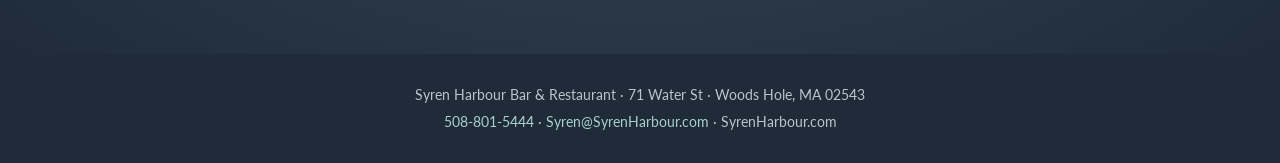
==== commit 940f6d01: "Design refresh: cinematic hero, feature video, gallery carousel, scroll reveal, Ask Syren chat helpe" ====
--- a/index.html
+++ b/index.html
@@ -5,27 +5,28 @@
 <meta name="viewport" content="width=device-width,initial-scale=1">
 <title>Syren Harbour Bar &amp; Restaurant | Woods Hole, MA</title>
 <meta name="description" content="Syren Harbour Bar &amp; Restaurant, coming soon to the water at 71 Water St, Woods Hole, Massachusetts. Island-inspired starters, mains and pizza. Reservations and inquiries: 508-801-5444.">
-<link rel="canonical" href="https://platinum00001.github.io/syrenharbour.com/">
+<link rel="canonical" href="https://healthandwellnessmaps.com/syrenharbour/">
 <meta name="theme-color" content="#2a3848">
 <meta property="og:type" content="restaurant">
 <meta property="og:site_name" content="Syren Harbour Bar &amp; Restaurant">
 <meta property="og:title" content="Syren Harbour Bar &amp; Restaurant | Woods Hole, MA">
 <meta property="og:description" content="Syren Harbour Bar &amp; Restaurant, coming soon to the water at 71 Water St, Woods Hole, Massachusetts. Island-inspired starters, mains and pizza. Reservations and inquiries: 508-801-5444.">
-<meta property="og:url" content="https://platinum00001.github.io/syrenharbour.com/">
-<meta property="og:image" content="https://platinum00001.github.io/syrenharbour.com/og-image.jpg">
+<meta property="og:url" content="https://healthandwellnessmaps.com/syrenharbour/">
+<meta property="og:image" content="https://healthandwellnessmaps.com/syrenharbour/og-image.jpg">
 <meta property="og:image:width" content="1200"><meta property="og:image:height" content="630">
 <meta name="twitter:card" content="summary_large_image">
 <meta name="twitter:title" content="Syren Harbour Bar &amp; Restaurant">
 <meta name="twitter:description" content="Syren Harbour Bar &amp; Restaurant, coming soon to the water at 71 Water St, Woods Hole, Massachusetts. Island-inspired starters, mains and pizza. Reservations and inquiries: 508-801-5444.">
-<meta name="twitter:image" content="https://platinum00001.github.io/syrenharbour.com/og-image.jpg">
+<meta name="twitter:image" content="https://healthandwellnessmaps.com/syrenharbour/og-image.jpg">
 <link rel="icon" href="favicon.ico" sizes="any">
 <link rel="icon" type="image/png" sizes="32x32" href="favicon-32.png">
 <link rel="apple-touch-icon" href="apple-touch-icon.png">
 <link rel="preconnect" href="https://fonts.googleapis.com"><link rel="preconnect" href="https://fonts.gstatic.com" crossorigin>
 <link href="https://fonts.googleapis.com/css2?family=Cormorant+Garamond:ital,wght@0,500;0,600;1,500&family=Lato:wght@400;700&family=Montserrat:wght@500;600&display=swap" rel="stylesheet">
 <link rel="stylesheet" href="style.css">
+<script>document.documentElement.classList.add('js')</script>
 <script type="application/ld+json">
-{"@context":"https://schema.org","@type":"Restaurant","name":"Syren Harbour Bar & Restaurant","url":"https://syrenharbour.com","telephone":"+1-508-801-5444","email":"Syren@SyrenHarbour.com","image":"https://platinum00001.github.io/syrenharbour.com/og-image.jpg","logo":"https://platinum00001.github.io/syrenharbour.com/img/logo.webp","servesCuisine":"Caribbean","menu":"https://platinum00001.github.io/syrenharbour.com/#menu","acceptsReservations":true,
+{"@context":"https://schema.org","@type":"Restaurant","name":"Syren Harbour Bar & Restaurant","url":"https://syrenharbour.com","telephone":"+1-508-801-5444","email":"Syren@SyrenHarbour.com","image":"https://healthandwellnessmaps.com/syrenharbour/og-image.jpg","logo":"https://healthandwellnessmaps.com/syrenharbour/img/logo.webp","servesCuisine":"Caribbean","menu":"https://healthandwellnessmaps.com/syrenharbour/#menu","acceptsReservations":true,
 "address":{"@type":"PostalAddress","streetAddress":"71 Water St","addressLocality":"Woods Hole","addressRegion":"MA","postalCode":"02543","addressCountry":"US"},
 "geo":{"@type":"GeoCoordinates","latitude":41.5244947,"longitude":-70.6703892}}
 </script>
@@ -34,29 +35,28 @@
 <header class="nav" id="top">
  <a class="brand" href="#top"><img src="img/logo-sm.webp" alt="" width="44" height="40"><span>Syren Harbour<small>Woods Hole, MA</small></span></a>
  <input type="checkbox" id="nt" aria-label="Open menu"><label for="nt" class="burger" aria-hidden="true"><i></i><i></i><i></i></label>
- <nav><a href="#about">About</a><a href="#food">Our Food</a><a href="#menu">Menu</a><a href="#pizza">Pizza &amp; Catering</a><a href="#neighborhood">Woods Hole</a><a href="merch.html">Merch</a><a href="#contact" class="cta">Contact</a></nav>
+ <nav><a href="#about">About</a><a href="#food">Our Food</a><a href="#gallery">Gallery</a><a href="#menu">Menu</a><a href="#pizza">Pizza &amp; Catering</a><a href="#neighborhood">Woods Hole</a><a href="merch.html">Merch</a><a href="#contact" class="cta">Contact</a></nav>
 </header>
 
-<section class="hero dark">
- <div class="wrap hero-grid">
-  <div class="hero-txt">
-   <div class="medal"><img src="img/logo.webp" alt="Syren Harbour logo" width="600" height="546"></div>
-   <h1>Syren Harbour</h1>
-   <p class="tag">Bar &amp; Restaurant &middot; Woods Hole, Massachusetts</p>
-   <div class="divider light"><span></span><svg viewBox="0 0 100 100"><use href="#wheel"/></svg><span></span></div>
-   <p class="soon">Coming soon to 71 Water St, on the water in Woods Hole.</p>
-   <div class="btns"><a class="btn" href="#menu">View the Menu</a><a class="btn ghost" href="#contact">Reservations &amp; Inquiries</a></div>
-  </div>
-  <figure class="hero-photo">
-   <picture><source srcset="img/harbour-sm.webp 700w, img/harbour.webp 1290w" sizes="(max-width:900px) 92vw, 46vw" type="image/webp"><img src="img/harbour.jpg" alt="Aerial view of Syren Harbour at 71 Water St on the water in Woods Hole" width="900" height="944"></picture>
-   <figcaption class="ovr"><b>Syren Harbour</b><span>Bar &amp; Restaurant</span></figcaption>
-  </figure>
+<section class="hero cine" id="hero">
+ <div class="hero-bg" aria-hidden="true"><picture><source srcset="img/harbour-sm.webp 700w, img/harbour.webp 1290w" sizes="100vw" type="image/webp"><img src="img/harbour.jpg" alt="" width="900" height="944"></picture></div>
+ <div class="hero-shade" aria-hidden="true"></div>
+ <div class="wrap hero-inner">
+  <img class="hero-logo" src="img/logo-new-272.webp" srcset="img/logo-new-272.webp 272w, img/logo-new-544.webp 544w" sizes="(max-width:600px) 170px, 230px" alt="Syren Harbour logo: mermaid with palm trees, Woods Hole, MA" width="272" height="272">
+  <p class="eyebrow light">Bar &amp; Restaurant &middot; Woods Hole, Massachusetts</p>
+  <h1>Syren Harbour</h1>
+  <p class="soon">Caribbean flavors on the water at 71 Water St. Opening soon.</p>
+  <div class="btns"><a class="btn" href="#menu">View the Menu</a><a class="btn ghost" href="#contact">Reservations &amp; Inquiries</a></div>
  </div>
+ <a class="scroll-cue" href="#about" aria-label="Scroll to About"><span></span></a>
 </section>
 
 <section id="about" class="cream pat">
  <div class="wrap about-grid">
-  <figure class="emblem"><img src="img/emblem.webp" alt="Syren Harbour emblem: mermaid holding a lighthouse, Woods Hole, MA" width="760" height="820" loading="lazy"></figure>
+  <figure class="feature">
+   <video id="featVid" src="media/video2.mp4" poster="media/video2-poster.jpg" autoplay muted loop playsinline preload="metadata" width="544" height="544" aria-label="The Syren Harbour mermaid logo"></video>
+   <button id="featSnd" class="snd" type="button" aria-pressed="false"><svg viewBox="0 0 24 24" aria-hidden="true"><path d="M4 9v6h4l5 4V5L8 9H4z" fill="currentColor"/><path d="M16 8.5a5 5 0 0 1 0 7M18.5 6a8.5 8.5 0 0 1 0 12" fill="none" stroke="currentColor" stroke-width="1.8" stroke-linecap="round"/></svg><span>Tap for sound</span></button>
+  </figure>
   <div class="about-txt">
   <p class="eyebrow">On the Water</p>
   <h2>Welcome to the harbour</h2>
@@ -83,6 +83,14 @@
     <p>Choose <b>Crispy Wings</b> in five styles, from sweet Tamarind and savory Mojo Criollo to our Syren Dry Rub, Scotch Bonnet Honey and Jerk Apricot. There are beef and chicken <b>Empanadas</b>, <b>Popcorn Shrimp</b> with tartar or garlic aioli, <b>Vermont Brussels</b> glazed with Vermont Maple Mustard Vinaigrette, a <b>Caribbean Caesar</b> with adobo lim&oacute;n dressing, and a Jerk Chicken Arugula <b>Flat Bread</b> with Scotch Bonnet Honey.</p></div></article>
   </div>
  </div>
+</section>
+
+<section id="gallery" class="gallery dark">
+ <div class="wrap">
+  <div class="gal-head"><div><p class="eyebrow light">From Our Kitchen</p><h2>A taste of the harbour</h2></div>
+  <div class="car-btns"><button class="car-prev" type="button" aria-label="Previous photo">&#8249;</button><button class="car-next" type="button" aria-label="Next photo">&#8250;</button></div></div>
+ </div>
+ <div class="slides" tabindex="0" aria-label="Food photo gallery"><figure class="slide"><img src="img/chicken-sandwich-1000.webp" srcset="img/chicken-sandwich-1600.webp 1600w, img/chicken-sandwich-1000.webp 1000w, img/chicken-sandwich-600.webp 600w" sizes="(max-width:700px) 82vw, 420px" alt="Fried chicken sandwich with slaw on a brioche bun" width="1600" height="1963" loading="lazy"><figcaption>Fried chicken sandwich with slaw on a brioche bun</figcaption></figure><figure class="slide"><img src="img/eel-flatbread-1000.webp" srcset="img/eel-flatbread-1600.webp 1600w, img/eel-flatbread-1000.webp 1000w, img/eel-flatbread-600.webp 600w" sizes="(max-width:700px) 82vw, 420px" alt="Glazed eel flatbread with a green drizzle" width="1600" height="1600" loading="lazy"><figcaption>Glazed eel flatbread with a green drizzle</figcaption></figure><figure class="slide"><img src="img/greens-flatbread-1000.webp" srcset="img/greens-flatbread-1600.webp 1600w, img/greens-flatbread-1000.webp 1000w, img/greens-flatbread-600.webp 600w" sizes="(max-width:700px) 82vw, 420px" alt="Flatbread topped with fresh greens and sliced onion" width="1600" height="1200" loading="lazy"><figcaption>Flatbread topped with fresh greens and sliced onion</figcaption></figure><figure class="slide"><img src="img/pizza-oven-1000.webp" srcset="img/pizza-oven-1000.webp 1000w, img/pizza-oven-600.webp 600w" sizes="(max-width:700px) 82vw, 420px" alt="A pizza coming out of the oven" width="1000" height="1250" loading="lazy"><figcaption>A pizza coming out of the oven</figcaption></figure><figure class="slide"><img src="img/harbour-sm.webp" srcset="img/harbour-sm.webp 700w, img/harbour.webp 1290w" sizes="(max-width:700px) 82vw, 420px" alt="Syren Harbour on the water at 71 Water St" width="1290" height="1353" loading="lazy"><figcaption>On the water at 71 Water St</figcaption></figure></div>
 </section>
 
 <section id="menu" class="cream pat menu">
@@ -166,6 +174,7 @@
 <symbol id="shell" viewBox="0 0 100 100"><g fill="none" stroke="currentColor" stroke-width="4" stroke-linecap="round" stroke-linejoin="round"><path d="M50 86C24 80 8 56 16 34C24 14 76 14 84 34C92 56 76 80 50 86Z"/><path d="M50 86L50 18M50 86L32 22M50 86L68 22M50 86L19 36M50 86L81 36M50 86L14 52M50 86L86 52"/><path d="M38 86H62L58 94H42Z"/></g></symbol>
 <symbol id="wheel" viewBox="0 0 100 100"><g fill="none" stroke="currentColor" stroke-width="4.5" stroke-linecap="round"><circle cx="50" cy="50" r="30"/><circle cx="50" cy="50" r="8"/><path d="M50 6V94M6 50H94M19 19L81 81M81 19L19 81"/></g></symbol>
 </defs></svg>
-<script>document.querySelectorAll('nav a').forEach(a=>a.addEventListener('click',()=>{document.getElementById('nt').checked=false}))</script>
+<script src="js/site.js" defer></script>
+<script src="js/chat.js" defer></script>
 </body>
 </html>
--- a/style.css
+++ b/style.css
@@ -41,6 +41,24 @@
 #nt,.burger{display:none}
 /* hero */
 .hero{padding:64px 0 80px}
+/* cinematic hero */
+.hero.cine{position:relative;min-height:100svh;display:flex;align-items:center;justify-content:center;overflow:hidden;color:var(--cream);padding:110px 0 90px;background:var(--navy)}
+.hero-bg{position:absolute;inset:0}
+.hero-bg img{width:100%;height:100%;object-fit:cover;object-position:center 45%;transform:scale(1.08);animation:kb 26s ease-in-out infinite alternate}
+@keyframes kb{to{transform:scale(1.18) translate(-1.5%,-1%)}}
+.hero-shade{position:absolute;inset:0;background:radial-gradient(ellipse at 50% 45%,rgba(31,43,56,.35) 0%,rgba(31,43,56,.72) 60%,rgba(20,29,39,.92) 100%),linear-gradient(180deg,rgba(20,29,39,.55),rgba(20,29,39,.15) 35%,rgba(20,29,39,.85))}
+.hero-inner{position:relative;z-index:2;text-align:center}
+.hero-logo{width:230px;height:auto;margin:0 auto 26px;border-radius:50%;box-shadow:0 0 0 5px rgba(250,247,240,.9),0 0 0 7px var(--sand),0 24px 60px rgba(0,0,0,.55);animation:rise 1.2s cubic-bezier(.2,.7,.2,1) both}
+.hero.cine h1{color:#fff;font-size:clamp(52px,9vw,112px);letter-spacing:.02em;text-shadow:0 4px 30px rgba(0,0,0,.5);animation:rise 1.2s .15s cubic-bezier(.2,.7,.2,1) both}
+.hero.cine .eyebrow{animation:rise 1.2s .05s both}
+.hero.cine .soon{margin:14px 0 30px;font-size:clamp(20px,2.4vw,27px);animation:rise 1.2s .3s both}
+.hero.cine .btns{animation:rise 1.2s .45s both}
+@keyframes rise{from{opacity:0;transform:translateY(24px)}to{opacity:1;transform:none}}
+.scroll-cue{position:absolute;bottom:26px;left:50%;transform:translateX(-50%);width:26px;height:42px;border:2px solid rgba(250,247,240,.7);border-radius:14px;z-index:2}
+.scroll-cue span{position:absolute;left:50%;top:8px;width:4px;height:8px;margin-left:-2px;border-radius:2px;background:var(--cream);animation:cue 1.8s infinite}
+@keyframes cue{0%{opacity:0;transform:translateY(0)}40%{opacity:1}100%{opacity:0;transform:translateY(14px)}}
+.nav{transition:background .3s,box-shadow .3s}
+.nav.scrolled{box-shadow:0 6px 24px rgba(0,0,0,.25)}
 .hero-grid{display:grid;grid-template-columns:1fr 1fr;gap:56px;align-items:center}
 .hero-txt{text-align:center}
 .medal{width:min(280px,64vw);aspect-ratio:1;border-radius:50%;background:var(--cream);margin:0 auto 26px;display:flex;align-items:center;justify-content:center;box-shadow:0 0 0 6px var(--ink),0 0 0 8px var(--sand),0 18px 40px rgba(0,0,0,.4)}
@@ -161,3 +179,62 @@
 .product .btn{margin-top:auto}
 .nav nav a.current{color:var(--sea)}
 @media (max-width:900px){.products{grid-template-columns:1fr;max-width:440px;margin:0 auto}}
+
+/* about feature video */
+.feature{margin:0;width:380px;position:relative;border-radius:22px;overflow:hidden;box-shadow:0 0 0 5px #fff,0 0 0 7px var(--sand),0 24px 50px rgba(42,56,72,.3);background:#eef1f3}
+.feature video{display:block;width:100%;height:auto;aspect-ratio:1}
+.snd{position:absolute;right:12px;top:12px;display:flex;align-items:center;gap:8px;border:0;cursor:pointer;background:rgba(31,43,56,.82);color:var(--cream);font-family:Montserrat,sans-serif;font-size:11.5px;letter-spacing:.12em;text-transform:uppercase;padding:10px 14px;border-radius:30px;backdrop-filter:blur(4px)}
+.snd svg{width:18px;height:18px}.snd.on{background:var(--teal)}
+.snd:focus-visible,.ask button:focus-visible,.car-btns button:focus-visible{outline:2px solid var(--sea);outline-offset:2px}
+/* gallery carousel */
+.gallery{padding-bottom:70px}
+.gal-head{display:flex;justify-content:space-between;align-items:flex-end;gap:20px;margin-bottom:26px}
+.car-btns{display:flex;gap:10px}
+.car-btns button{width:48px;height:48px;border-radius:50%;border:1px solid rgba(201,185,148,.6);background:transparent;color:var(--cream);font-size:28px;line-height:1;cursor:pointer;transition:.2s}
+.car-btns button:hover{background:rgba(201,185,148,.18)}
+.slides{display:flex;gap:18px;overflow-x:auto;scroll-snap-type:x mandatory;padding:4px max(22px,calc((100vw - 1140px)/2 + 22px)) 18px;scrollbar-width:thin;scrollbar-color:var(--sand) transparent}
+.slide{flex:0 0 420px;margin:0;scroll-snap-align:start;position:relative;border-radius:16px;overflow:hidden;aspect-ratio:4/5;box-shadow:0 18px 40px rgba(0,0,0,.35)}
+.slide img{width:100%;height:100%;object-fit:cover;transition:transform .8s cubic-bezier(.2,.7,.2,1)}
+.slide:hover img{transform:scale(1.05)}
+.slide figcaption{position:absolute;left:0;right:0;bottom:0;padding:40px 18px 16px;background:linear-gradient(transparent,rgba(20,29,39,.88));color:#fff;font-family:'Cormorant Garamond',serif;font-size:21px;font-weight:600;line-height:1.2}
+/* reveal */
+.js .reveal{opacity:0;transform:translateY(26px);transition:opacity .9s cubic-bezier(.2,.7,.2,1),transform .9s cubic-bezier(.2,.7,.2,1)}
+.js .reveal.in{opacity:1;transform:none}
+@media (prefers-reduced-motion:reduce){*,*::before,*::after{animation:none!important;transition:none!important;scroll-behavior:auto!important}.js .reveal{opacity:1;transform:none}.hero-bg img{transform:none}}
+/* Ask Syren chat */
+.ask{position:fixed;right:20px;bottom:20px;z-index:80;font-family:Lato,system-ui,sans-serif}
+.ask-fab{display:flex;align-items:center;gap:10px;border:0;cursor:pointer;background:var(--navy);color:var(--cream);padding:6px 18px 6px 6px;border-radius:40px;box-shadow:0 0 0 2px var(--sand),0 12px 30px rgba(0,0,0,.35);transition:transform .2s}
+.ask-fab:hover{transform:translateY(-2px)}
+.ask-fab img{width:56px;height:56px;border-radius:50%;background:#fff}
+.ask-fab-label{font-family:Montserrat,sans-serif;font-size:12px;font-weight:600;letter-spacing:.14em;text-transform:uppercase}
+.ask.open .ask-panel{display:flex}.ask.open .ask-fab-label{display:none}.ask.open .ask-fab{padding:6px}
+.ask-panel{position:absolute;right:0;bottom:84px;width:min(380px,calc(100vw - 32px));height:min(560px,calc(100svh - 120px));background:var(--cream);border-radius:18px;overflow:hidden;display:none;flex-direction:column;box-shadow:0 0 0 1px rgba(79,143,138,.3),0 24px 60px rgba(0,0,0,.35);animation:pop .25s ease-out}
+@keyframes pop{from{opacity:0;transform:translateY(12px) scale(.98)}to{opacity:1;transform:none}}
+.ask-head{display:flex;align-items:center;gap:12px;padding:12px 14px;background:var(--navy);color:var(--cream)}
+.ask-head img{width:40px;height:40px;border-radius:50%;background:#fff}
+.ask-title{flex:1;line-height:1.2}.ask-title b{font-family:'Cormorant Garamond',serif;font-size:21px;display:block}.ask-title small{font-size:11px;letter-spacing:.14em;text-transform:uppercase;color:var(--sea)}
+.ask-close{border:0;background:transparent;color:var(--cream);font-size:28px;cursor:pointer;line-height:1;padding:0 6px}
+.ask-log{flex:1;overflow-y:auto;padding:16px 14px;display:flex;flex-direction:column;gap:10px}
+.msg{max-width:88%;padding:10px 14px;border-radius:16px;font-size:15px;line-height:1.5}
+.msg p{margin:0}
+.msg.bot{background:#fff;border:1px solid rgba(79,143,138,.25);border-bottom-left-radius:4px;align-self:flex-start;color:var(--ink)}
+.msg.me{background:var(--teal);color:#fff;border-bottom-right-radius:4px;align-self:flex-end}
+.ask-link{display:inline-block;margin-top:8px;font-family:Montserrat,sans-serif;font-size:12px;font-weight:600;letter-spacing:.06em;color:var(--teal)}
+.ask-vid{width:100%;border-radius:12px;margin-bottom:8px;background:#000}
+.typing{display:flex;gap:4px}.typing i{width:7px;height:7px;border-radius:50%;background:var(--teal);opacity:.5;animation:blink 1s infinite}.typing i:nth-child(2){animation-delay:.15s}.typing i:nth-child(3){animation-delay:.3s}
+@keyframes blink{50%{opacity:1}}
+.ask-rel{display:flex;flex-wrap:wrap;gap:6px;align-items:center;font-size:12px;color:#6f7d89}
+.ask-chips{display:flex;gap:6px;overflow-x:auto;padding:8px 12px;border-top:1px solid rgba(79,143,138,.2);scrollbar-width:none}
+.chip{flex:0 0 auto;border:1px solid rgba(79,143,138,.5);background:#fff;color:var(--slate);border-radius:20px;padding:7px 12px;font-size:13px;cursor:pointer;white-space:nowrap}
+.chip:hover{background:rgba(168,209,203,.25)}
+.ask-form{display:flex;gap:8px;padding:10px 12px 12px;background:#fff;border-top:1px solid rgba(79,143,138,.2)}
+.ask-form input{flex:1;border:1px solid rgba(79,143,138,.4);border-radius:22px;padding:10px 14px;font-size:16px;font-family:inherit;min-width:0}
+.ask-form button{border:0;border-radius:22px;background:var(--teal);color:#fff;padding:0 16px;font-family:Montserrat,sans-serif;font-weight:600;font-size:12px;letter-spacing:.1em;text-transform:uppercase;cursor:pointer}
+@media (max-width:860px){
+ .feature{width:min(340px,86vw);margin:0 auto}
+ .slide{flex-basis:82vw}
+ .gal-head{align-items:center}
+ .hero-logo{width:170px}
+ .ask{right:14px;bottom:14px}.ask-fab-label{display:none}.ask-fab{padding:5px}
+ .ask-panel{bottom:76px}
+}
